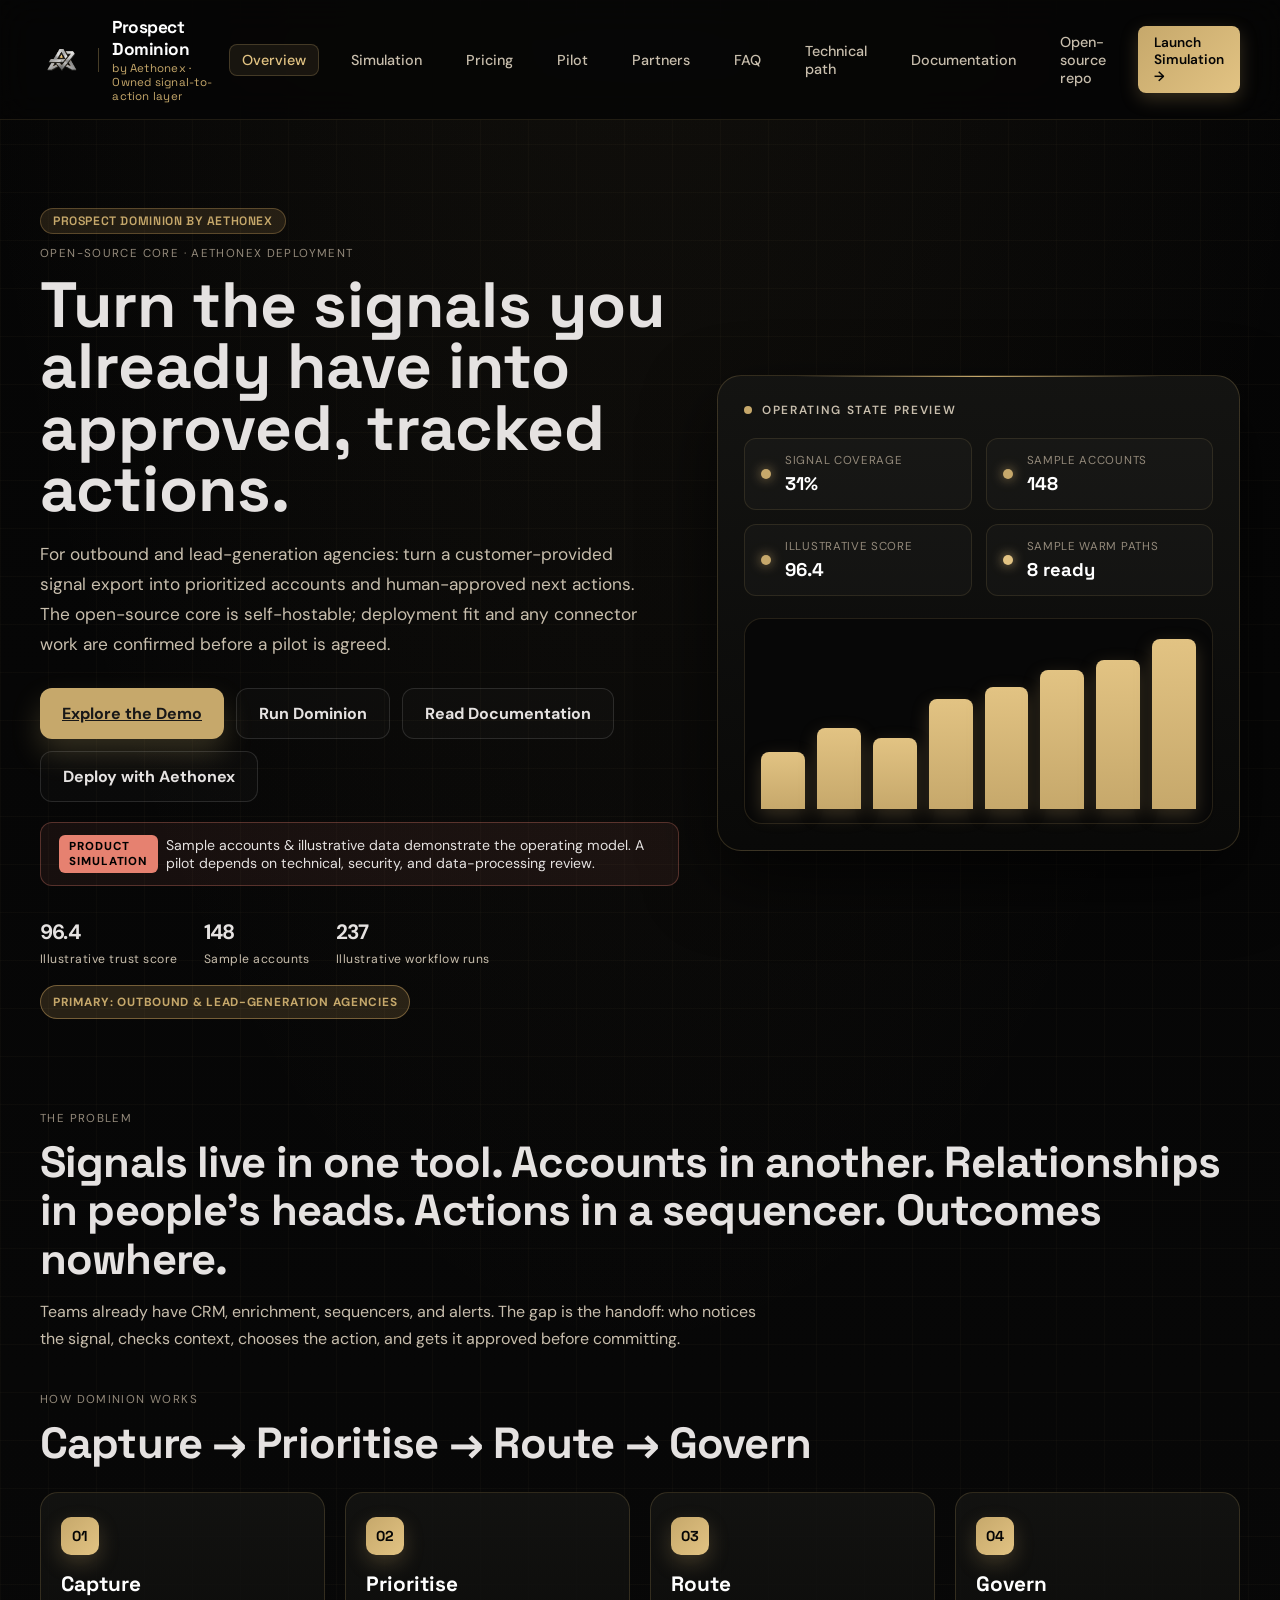
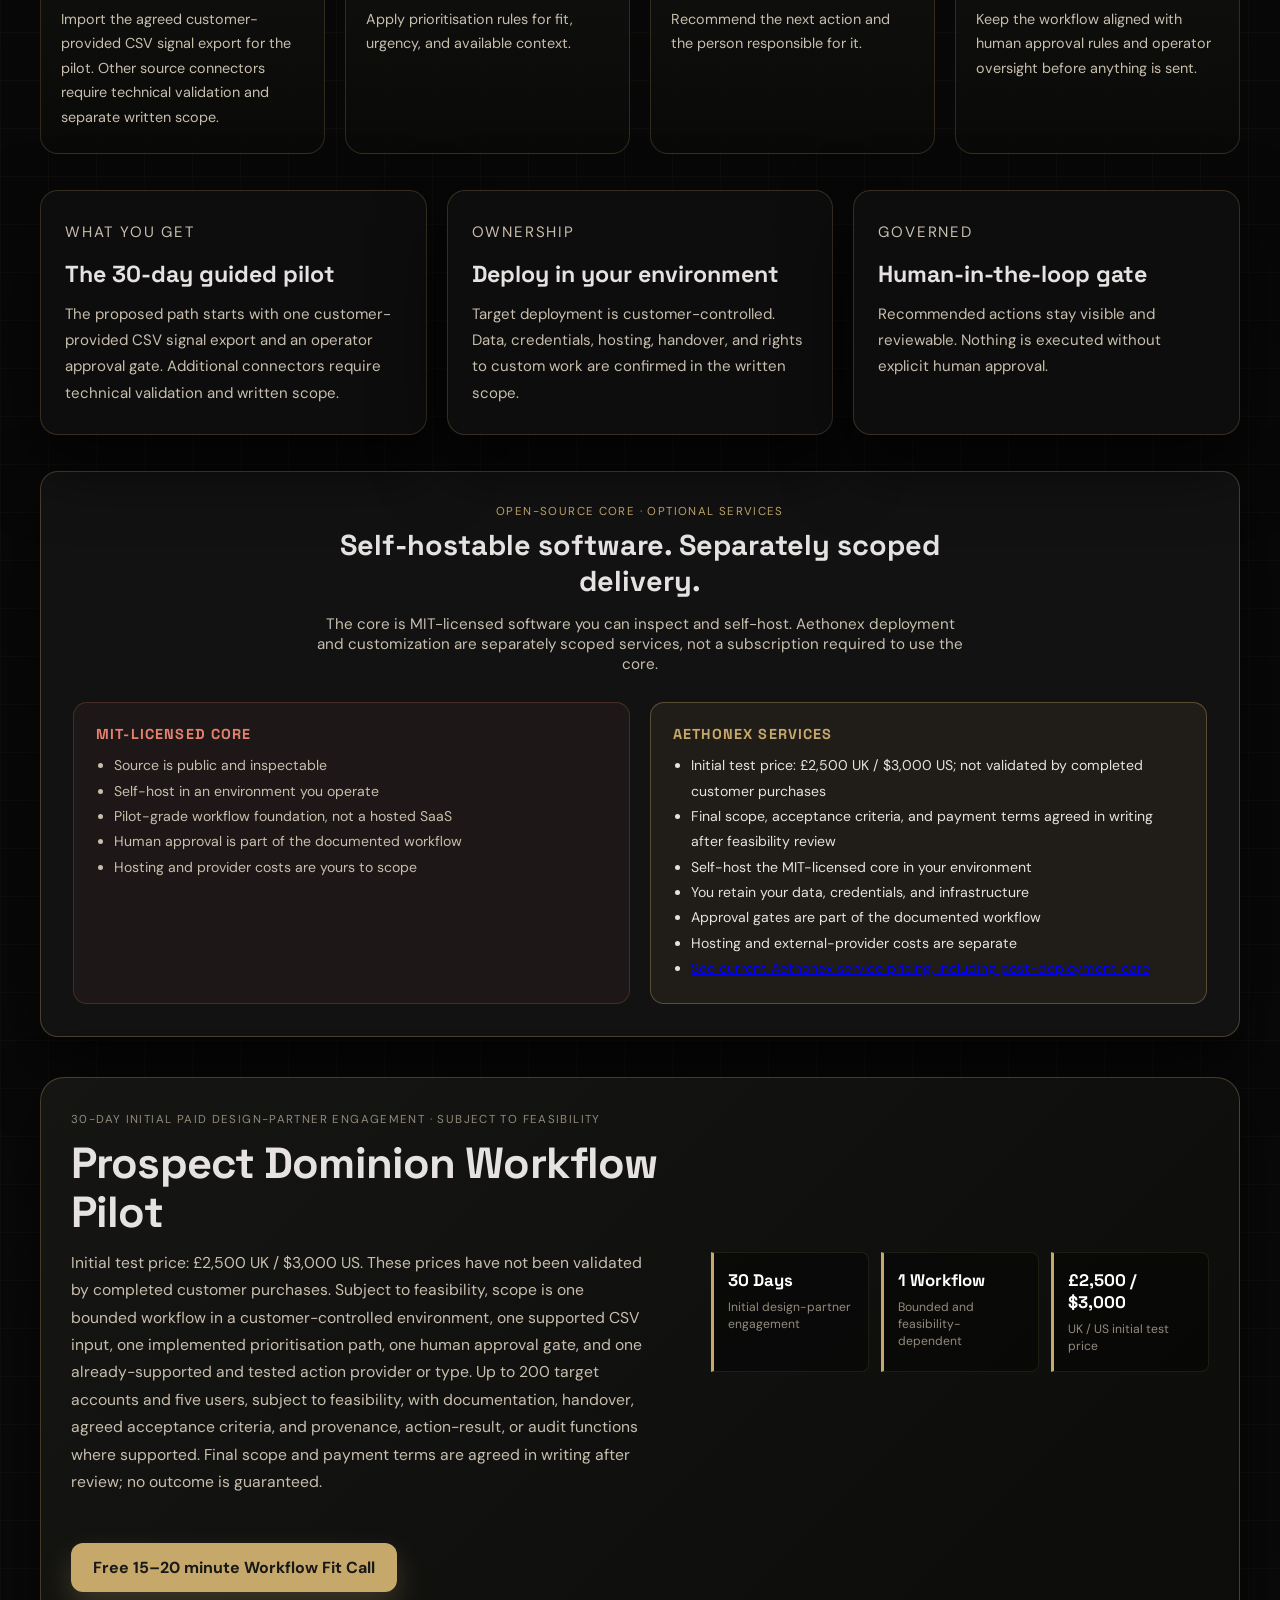
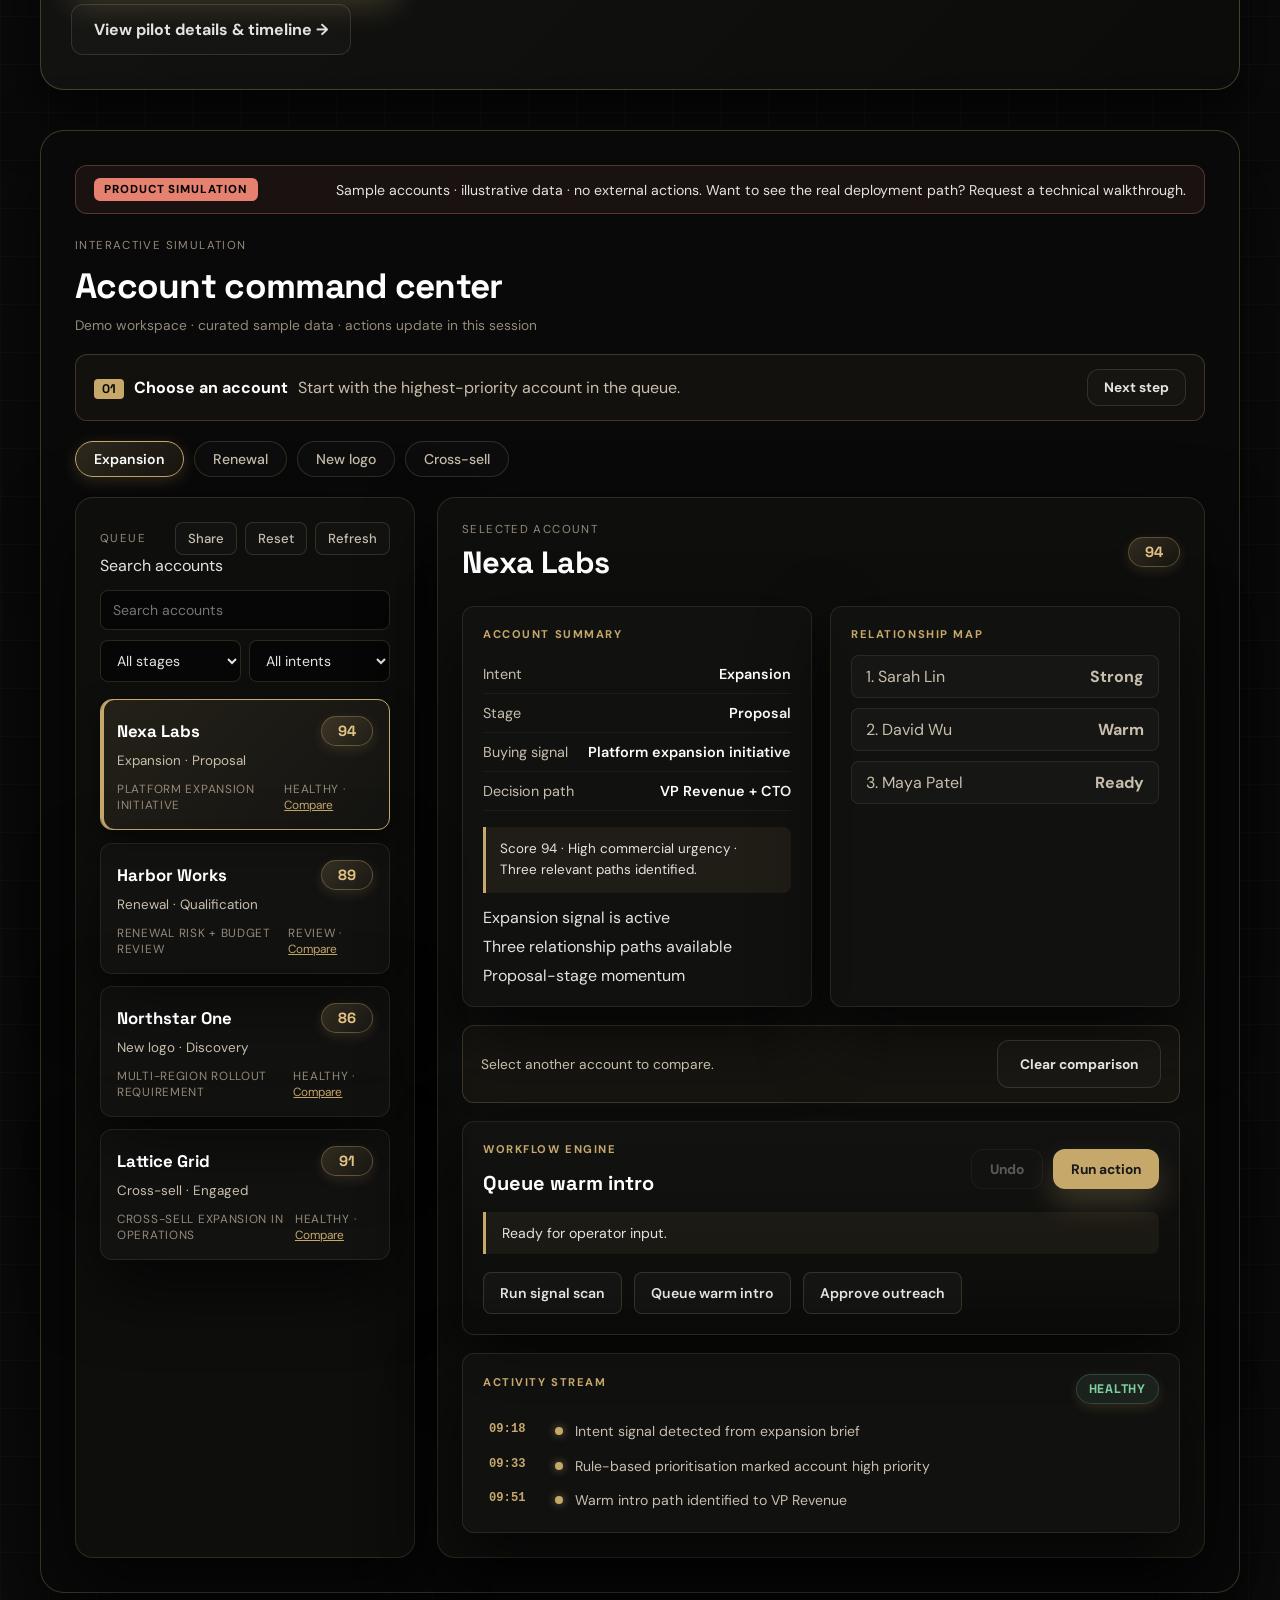
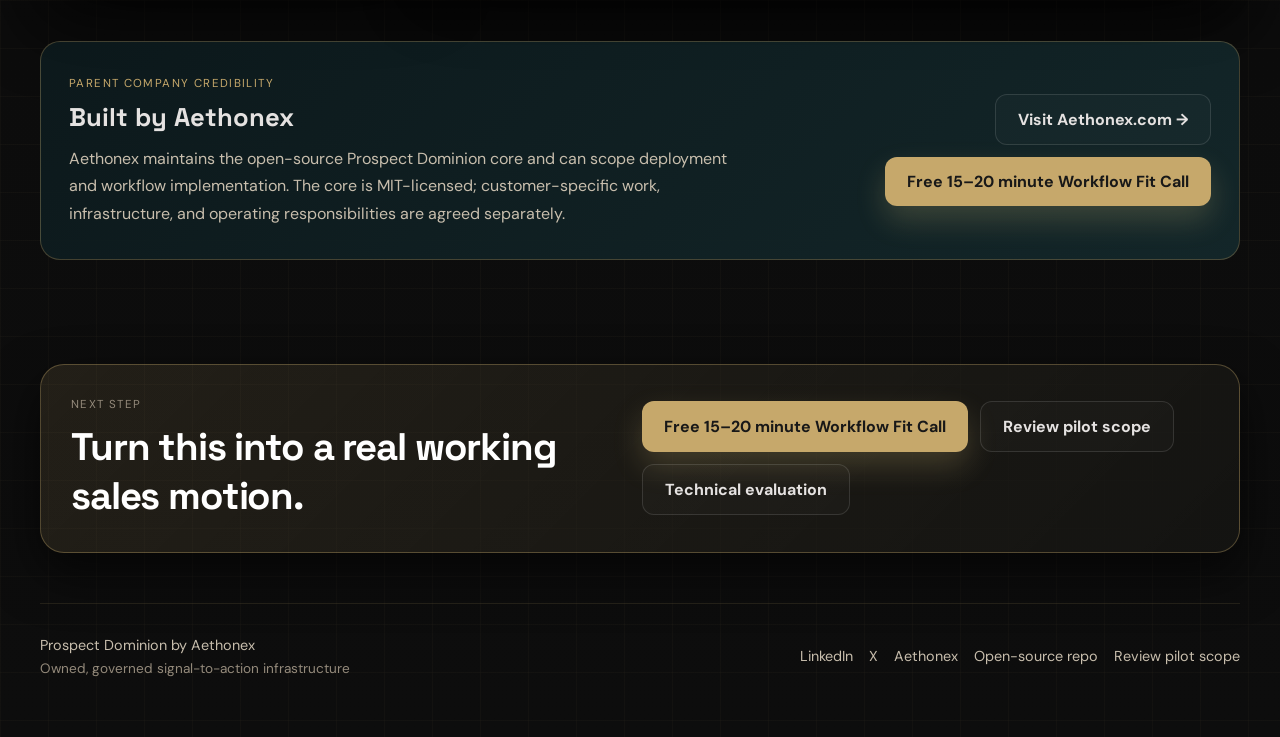
==== demo/index.html @ 9d320565 "Route Dominion CTAs through Workflow Fit Call Send public pilot-page CTAs through the shared Aethone" ====
<!DOCTYPE html>
<html lang="en">
  <head>
    <meta charset="UTF-8" />
    <meta name="viewport" content="width=device-width, initial-scale=1.0" />
    <title>Prospect Dominion by Aethonex | Owned signal-to-action layer</title>
    <meta name="description" content="Prospect Dominion is an MIT-licensed, self-hostable signal-to-action core. Aethonex offers a 30-day workflow pilot at initial test prices of £2,500 UK / $3,000 US, subject to feasibility." />
    <link rel="canonical" href="https://dominion.aethonex.com/" />
    <meta property="og:title" content="Prospect Dominion by Aethonex | Owned signal-to-action layer" />
    <meta property="og:description" content="An MIT-licensed, self-hostable signal-to-action core, with a bounded workflow pilot at initial test prices of £2,500 UK / $3,000 US, subject to feasibility." />
    <meta property="og:type" content="website" />
    <meta property="og:url" content="https://dominion.aethonex.com/" />
    <meta property="og:image" content="https://dominion.aethonex.com/og-preview.svg" />
    <meta name="twitter:card" content="summary_large_image" />
    <meta name="twitter:title" content="Prospect Dominion by Aethonex | Owned signal-to-action layer" />
    <meta name="twitter:description" content="An MIT-licensed, self-hostable signal-to-action core, with a bounded workflow pilot at initial test prices of £2,500 UK / $3,000 US, subject to feasibility." />
    <meta name="twitter:image" content="https://dominion.aethonex.com/og-preview.svg" />
    <link rel="icon" href="favicon.svg" type="image/svg+xml" />
    <link rel="preconnect" href="https://fonts.googleapis.com" />
    <link rel="preconnect" href="https://fonts.gstatic.com" crossorigin />
    <link href="https://fonts.googleapis.com/css2?family=DM+Sans:wght@400;500;600;700&family=Space+Grotesk:wght@500;600;700;800&display=swap" rel="stylesheet" />
    <link rel="stylesheet" href="styles.css" />
  </head>
  <body>
    <a class="skip-link" href="#overview">Skip to product overview</a>

    <div class="page-shell">
      <div class="topbar-wrapper">
        <header class="topbar container">
          <a class="brand-wrap" href="./" aria-label="Prospect Dominion home">
            <img src="logo-new.png" alt="Aethonex" class="brand-logo-img" />
            <div class="brand-divider"></div>
            <div>
              <div class="brand-name">Prospect Dominion</div>
              <div class="brand-subtitle">by Aethonex · Owned signal-to-action layer</div>
            </div>
          </a>

          <nav class="nav" aria-label="Main navigation">
            <a href="#overview" class="active">Overview</a>
            <a href="demo/">Simulation</a>
            <a href="pricing/">Pricing</a>
            <a href="pilot/">Pilot</a>
            <a href="partners/">Partners</a>
            <a href="faq/">FAQ</a>
            <a href="tester.html">Technical path</a>
            <a href="https://github.com/OU22QUI/Prospect-dominion/tree/main/docs" target="_blank" rel="noopener noreferrer">Documentation</a>
            <a href="https://github.com/OU22QUI/Prospect-dominion" target="_blank" rel="noopener noreferrer">Open-source repo</a>
            <a href="demo/" class="nav-cta-btn">Launch Simulation →</a>
          </nav>

          <button class="mobile-nav-toggle" id="mobileNavToggle" aria-label="Toggle navigation menu" aria-expanded="false" type="button">
            <div class="hamburger-box">
              <span class="hamburger-bar"></span>
              <span class="hamburger-bar"></span>
              <span class="hamburger-bar"></span>
            </div>
          </button>
        </header>
      </div>

      <!-- Mobile Navigation Drawer -->
      <div class="mobile-nav-drawer" id="mobileNavDrawer" aria-hidden="true">
        <a href="#overview" class="mobile-nav-link">Overview</a>
        <a href="demo/" class="mobile-nav-link">Product Simulation</a>
        <a href="pricing/" class="mobile-nav-link">Pilot pricing and scope</a>
        <a href="pilot/" class="mobile-nav-link">Pilot scope</a>
        <a href="partners/" class="mobile-nav-link">Partner Program</a>
        <a href="faq/" class="mobile-nav-link">FAQ</a>
        <a href="tester.html" class="mobile-nav-link">Technical Evaluation</a>
        <a href="https://github.com/OU22QUI/Prospect-dominion/tree/main/docs" class="mobile-nav-link" target="_blank" rel="noopener noreferrer">Documentation</a>
        <a href="https://github.com/OU22QUI/Prospect-dominion" class="mobile-nav-link" target="_blank" rel="noopener noreferrer">Open-source repository</a>
        <button class="primary-btn drawer-cta book-walkthrough-btn" type="button">Free 15–20 minute Workflow Fit Call</button>
      </div>

      <main>
        <!-- HERO SECTION -->
        <section class="container hero-content" id="overview">
          <div class="hero-copy">
            <div class="parent-tag">Prospect Dominion by Aethonex</div>
            <p class="eyebrow">Open-source core · Aethonex deployment</p>
            <h1>Turn the signals you already have into approved, tracked actions.</h1>
            <p class="lede">
              For outbound and lead-generation agencies: turn a customer-provided signal export into prioritized accounts and human-approved next actions. The open-source core is self-hostable; deployment fit and any connector work are confirmed before a pilot is agreed.
            </p>

            <div class="cta-row">
              <a class="primary-btn" href="demo/">Explore the Demo</a>
              <a class="secondary-btn footer-link" href="https://github.com/OU22QUI/Prospect-dominion/blob/main/docs/QUICKSTART.md" target="_blank" rel="noopener noreferrer">Run Dominion</a>
              <a class="secondary-btn footer-link" href="https://github.com/OU22QUI/Prospect-dominion/tree/main/docs" target="_blank" rel="noopener noreferrer">Read Documentation</a>
              <a class="secondary-btn footer-link" href="pilot/">Deploy with Aethonex</a>
            </div>

            <!-- SIMULATION DISCLAIMER -->
            <div class="simulation-badge-bar" style="margin-top: 20px;">
              <div style="display: flex; align-items: center; gap: 8px;">
                <span class="simulation-pill">Product Simulation</span>
                <span>Sample accounts &amp; illustrative data demonstrate the operating model. A pilot depends on technical, security, and data-processing review.</span>
              </div>
            </div>

            <div class="trust-strip" aria-label="Key product metrics">
              <div><strong id="trustScore">96.4</strong><span>Illustrative trust score</span></div>
              <div><strong id="qualifiedAccounts">148</strong><span>Sample accounts</span></div>
              <div><strong id="workflowRuns">237</strong><span>Illustrative workflow runs</span></div>
            </div>

            <div class="buyer-badges" aria-label="Audience fit" style="margin-top: 18px;">
              <span style="background: rgba(232, 184, 109, 0.15); border: 1px solid rgba(232, 184, 109, 0.4); color: var(--accent); font-weight: 700;">Primary: Outbound &amp; lead-generation agencies</span>
            </div>
          </div>

          <aside class="hero-card" aria-label="Illustrative operating state preview">
            <div class="card-topline"><span class="live-indicator"></span> Operating state preview</div>
            <div class="status-grid">
              <div class="mini-stat">
                <span class="dot ready"></span>
                <div>
                  <label>Signal coverage</label>
                  <strong>31%</strong>
                </div>
              </div>
              <div class="mini-stat">
                <span class="dot ready"></span>
                <div>
                  <label>Sample accounts</label>
                  <strong id="heroQualifiedAccounts">148</strong>
                </div>
              </div>
              <div class="mini-stat">
                <span class="dot ready"></span>
                <div>
                  <label>Illustrative score</label>
                  <strong id="heroTrustScore">96.4</strong>
                </div>
              </div>
              <div class="mini-stat">
                <span class="dot warn"></span>
                <div>
                  <label>Sample warm paths</label>
                  <strong id="heroWarmPaths">8 shown</strong>
                </div>
              </div>
            </div>

            <div class="chart-box" aria-hidden="true">
              <div class="bars">
                <span class="bar" style="height: 34%"></span>
                <span class="bar" style="height: 48%"></span>
                <span class="bar" style="height: 42%"></span>
                <span class="bar" style="height: 65%"></span>
                <span class="bar" style="height: 72%"></span>
                <span class="bar" style="height: 82%"></span>
                <span class="bar" style="height: 88%"></span>
                <span class="bar" style="height: 100%"></span>
              </div>
            </div>
          </aside>
        </section>

        <section class="container main-stack" id="workflow">
          <!-- THE PROBLEM SECTION -->
          <div class="section-header">
            <p class="eyebrow">The problem</p>
            <h2 class="section-title">Signals live in one tool. Accounts in another. Relationships in people&apos;s heads. Actions in a sequencer. Outcomes nowhere.</h2>
            <p class="section-lede">Teams already have CRM, enrichment, sequencers, and alerts. The gap is the handoff: who notices the signal, checks context, chooses the action, and gets it approved before committing.</p>
          </div>

          <!-- HOW DOMINION WORKS: CAPTURE -> PRIORITISE -> ROUTE -> GOVERN -->
          <section class="pipeline-section">
            <div class="section-header compact-header">
              <p class="eyebrow">How Dominion works</p>
              <h2 class="section-title">Capture → Prioritise → Route → Govern</h2>
            </div>

            <div class="pipeline-grid">
              <article class="pipeline-card">
                <span class="pipeline-step">01</span>
                <h3>Capture</h3>
                <p>Import the agreed customer-provided CSV signal export for the pilot. Other source connectors require technical validation and separate written scope.</p>
              </article>
              <article class="pipeline-card">
                <span class="pipeline-step">02</span>
                <h3>Prioritise</h3>
                <p>Apply prioritisation rules for fit, urgency, and available context.</p>
              </article>
              <article class="pipeline-card">
                <span class="pipeline-step">03</span>
                <h3>Route</h3>
                <p>Recommend the next action and the person responsible for it.</p>
              </article>
              <article class="pipeline-card">
                <span class="pipeline-step">04</span>
                <h3>Govern</h3>
                <p>Keep the workflow aligned with human approval rules and operator oversight before anything is sent.</p>
              </article>
            </div>
          </section>

          <!-- WHAT YOU GET: THE 30-DAY PILOT -->
          <div class="feature-grid" style="margin-top: 36px;">
            <article class="feature-card">
              <p class="feature-label">What you get</p>
              <h3>The 30-day guided pilot</h3>
              <p>The proposed path starts with one customer-provided CSV signal export and an operator approval gate. Additional connectors require technical validation and written scope.</p>
            </article>
            <article class="feature-card">
              <p class="feature-label">Ownership</p>
              <h3>Deploy in your environment</h3>
              <p>Target deployment is customer-controlled. Data, credentials, hosting, handover, and rights to custom work are confirmed in the written scope.</p>
            </article>
            <article class="feature-card">
              <p class="feature-label">Governed</p>
              <h3>Human-in-the-loop gate</h3>
              <p>Recommended actions stay visible and reviewable. Nothing is executed without explicit human approval.</p>
            </article>
          </div>

          <!-- OPEN-SOURCE CORE AND SERVICE BOUNDARY -->
          <section class="panel" style="margin-top: 36px; padding: 32px; border-color: rgba(198, 168, 107, 0.3); background: rgba(19, 19, 19, 0.95);">
            <div style="text-align: center; max-width: 650px; margin: 0 auto 28px;">
              <p class="eyebrow" style="color: var(--accent);">Open-source core · optional services</p>
              <h2 style="font-family: 'Space Grotesk', sans-serif; font-size: 1.8rem; margin: 8px 0;">Self-hostable software. Separately scoped delivery.</h2>
              <p style="color: var(--muted); font-size: 0.95rem;">The core is MIT-licensed software you can inspect and self-host. Aethonex deployment and customization are separately scoped services, not a subscription required to use the core.</p>
            </div>

            <div style="display: grid; grid-template-columns: repeat(auto-fit, minmax(280px, 1fr)); gap: 20px;">
              <div style="background: rgba(230, 129, 112, 0.05); border: 1px solid rgba(230, 129, 112, 0.2); padding: 22px; border-radius: 14px;">
                <h4 style="color: var(--danger); margin: 0 0 10px; font-family: 'Space Grotesk', sans-serif; text-transform: uppercase; font-size: 0.9rem; letter-spacing: 0.08em;">MIT-licensed core</h4>
                <ul style="margin: 0; padding-left: 18px; color: var(--muted); font-size: 0.88rem; line-height: 1.8;">
                  <li>Source is public and inspectable</li>
                  <li>Self-host in an environment you operate</li>
                  <li>Pilot-grade workflow foundation, not a hosted SaaS</li>
                  <li>Human approval is part of the documented workflow</li>
                  <li>Hosting and provider costs are yours to scope</li>
                </ul>
              </div>

              <div style="background: rgba(198, 168, 107, 0.08); border: 1px solid rgba(198, 168, 107, 0.35); padding: 22px; border-radius: 14px;">
                <h4 style="color: var(--accent); margin: 0 0 10px; font-family: 'Space Grotesk', sans-serif; text-transform: uppercase; font-size: 0.9rem; letter-spacing: 0.08em;">Aethonex services</h4>
                <ul style="margin: 0; padding-left: 18px; color: var(--text); font-size: 0.88rem; line-height: 1.8;">
                  <li>Initial test price: £2,500 UK / $3,000 US; not validated by completed customer purchases</li>
                  <li>Final scope, acceptance criteria, and payment terms agreed in writing after feasibility review</li>
                  <li>Self-host the MIT-licensed core in your environment</li>
                  <li>You retain your data, credentials, and infrastructure</li>
                  <li>Approval gates are part of the documented workflow</li>
                  <li>Hosting and external-provider costs are separate</li>
                  <li><a href="https://www.aethonex.com/pricing/">See current Aethonex service pricing, including post-deployment care</a></li>
                </ul>
              </div>
            </div>
          </section>

          <!-- 30-day workflow pilot offer -->
          <section class="deployment-panel" aria-labelledby="deploymentTitle">
            <div>
              <p class="eyebrow">30-day initial paid design-partner engagement · subject to feasibility</p>
              <h2 class="section-title" id="deploymentTitle">Prospect Dominion Workflow Pilot</h2>
              <p class="deployment-copy">Initial test price: £2,500 UK / $3,000 US. These prices have not been validated by completed customer purchases. Subject to feasibility, scope is one bounded workflow in a customer-controlled environment, one supported CSV input, one implemented prioritisation path, one human approval gate, and one already-supported and tested action provider or type. Up to 200 target accounts and five users, subject to feasibility, with documentation, handover, agreed acceptance criteria, and provenance, action-result, or audit functions where supported. Final scope and payment terms are agreed in writing after review; no outcome is guaranteed.</p>
            </div>
            <div class="deployment-options">
              <div><strong>30 Days</strong><span>Initial design-partner engagement</span></div>
              <div><strong>1 Workflow</strong><span>Bounded and feasibility-dependent</span></div>
              <div><strong>£2,500 / $3,000</strong><span>UK / US initial test price</span></div>
            </div>
            <div style="display: flex; gap: 12px; flex-wrap: wrap;">
              <button class="primary-btn book-walkthrough-btn" type="button">Free 15–20 minute Workflow Fit Call</button>
              <a class="secondary-btn" href="pilot/" style="text-decoration: none;">View pilot details &amp; timeline →</a>
            </div>
          </section>

          <!-- INTERACTIVE SIMULATION SECTION -->
          <section class="demo-panel" id="demo">
            <div class="demo-copy">
              <div class="simulation-badge-bar">
                <span class="simulation-pill">PRODUCT SIMULATION</span>
                <span>Sample accounts · illustrative data · no external actions. Want to see the real deployment path? Request a technical walkthrough.</span>
              </div>
              <p class="feature-label">Interactive simulation</p>
              <h3>Account command center</h3>
              <p class="demo-caption">Demo workspace · curated sample data · actions update in this session</p>
            </div>

            <div class="guide-strip" id="guideStrip" aria-live="polite">
              <div><span class="guide-step" id="guideStep">01</span><strong id="guideTitle">Choose an account</strong><span id="guideCopy">Start with the highest-priority account in the queue.</span></div>
              <button class="secondary-btn guide-button" id="guideNext" type="button">Next step</button>
            </div>

            <div class="scenario-chips" aria-label="Demo scenarios">
              <button class="scenario-chip active" data-scenario="0" type="button">Expansion</button>
              <button class="scenario-chip" data-scenario="1" type="button">Renewal</button>
              <button class="scenario-chip" data-scenario="2" type="button">New logo</button>
              <button class="scenario-chip" data-scenario="3" type="button">Cross-sell</button>
            </div>

            <div class="demo-shell">
              <aside class="account-sidebar">
                <div class="sidebar-header">
                  <span class="eyebrow">Queue</span>
                  <div class="sidebar-actions">
                      <button class="sidebar-button" id="shareDemo" type="button">Share</button>
                      <button class="sidebar-button" id="resetDemo" type="button">Reset</button>
                    <button class="sidebar-button" id="refreshQueue" type="button">Refresh</button>
                  </div>
                </div>
                <label class="sr-only" for="accountSearch">Search accounts</label>
                <input class="queue-search" id="accountSearch" type="search" placeholder="Search accounts" />
                <div class="queue-filters" aria-label="Account filters">
                  <select id="stageFilter" aria-label="Filter by stage">
                    <option value="all">All stages</option>
                  </select>
                  <select id="intentFilter" aria-label="Filter by intent">
                    <option value="all">All intents</option>
                  </select>
                </div>
                <div id="accountList" class="account-list"></div>
              </aside>

              <div class="account-detail">
                <div class="detail-header">
                  <div>
                    <p class="eyebrow">Selected account</p>
                    <h4 id="detailCompany">Nexa Labs</h4>
                  </div>
                  <span id="detailScore" class="score-pill">94</span>
                </div>

                <div class="detail-grid">
                  <div class="detail-card">
                    <p class="mini-label">Account summary</p>
                    <div class="summary-row">
                      <span>Intent</span>
                      <strong id="detailIntent">Expansion</strong>
                    </div>
                    <div class="summary-row">
                      <span>Stage</span>
                      <strong id="detailStage">Proposal</strong>
                    </div>
                    <div class="summary-row">
                      <span>Buying signal</span>
                      <strong id="detailSignal">AI platform expansion</strong>
                    </div>
                    <div class="summary-row">
                      <span>Decision path</span>
                      <strong id="detailPath">VP Revenue + CTO</strong>
                    </div>
                    <div class="score-explanation" id="scoreExplanation" aria-live="polite"></div>
                    <ul class="score-factors" id="scoreFactors" aria-label="Score factors"></ul>
                  </div>

                  <div class="detail-card">
                    <p class="mini-label">Relationship map</p>
                    <div id="relationshipMap" class="relationship-map"></div>
                  </div>
                </div>

                <div class="compare-bar" id="compareBar">
                  <span id="compareLabel">Select another account to compare.</span>
                  <button class="secondary-btn" id="clearCompare" type="button">Clear comparison</button>
                </div>

                <div class="detail-card action-card">
                  <div class="action-row">
                    <div>
                      <p class="mini-label">Workflow engine</p>
                      <h5 id="recommendedAction">Recommended next action</h5>
                    </div>
                    <div class="action-controls">
                      <button class="secondary-btn short-btn" id="undoAction" type="button" disabled>Undo</button>
                      <button class="primary-btn short-btn" id="runAction" type="button">Run action</button>
                    </div>
                  </div>

                  <div class="action-feedback" id="actionFeedback" role="status" aria-live="polite">Ready for operator input.</div>

                  <div class="action-grid">
                    <button class="action-button" data-action="scan" type="button">Run signal scan</button>
                    <button class="action-button" data-action="intro" type="button">Queue warm intro</button>
                    <button class="action-button" data-action="approve" type="button">Approve outreach</button>
                  </div>
                </div>

                <div class="detail-card timeline-card">
                  <div class="timeline-header">
                    <p class="mini-label">Activity stream</p>
                    <span id="timelineStatus" class="status-badge">Healthy</span>
                  </div>
                  <div id="activityFeed" class="activity-feed"></div>
                </div>
              </div>
            </div>
          </section>

          <!-- BUILT BY AETHONEX (FOUNDER / COMPANY CREDIBILITY SECTION) -->
          <section class="built-by-aethonex">
            <div>
              <p class="eyebrow" style="color: var(--accent);">Parent Company Credibility</p>
              <h3>Built by Aethonex</h3>
              <p>Aethonex maintains the open-source Prospect Dominion core and can scope deployment and workflow implementation. The core is MIT-licensed; customer-specific work, infrastructure, and operating responsibilities are agreed separately.</p>
            </div>
            <div style="text-align: right; display: flex; flex-direction: column; gap: 12px; align-items: flex-end;">
              <a href="https://aethonex.com" target="_blank" rel="noopener noreferrer" class="secondary-btn" style="text-decoration: none;">Visit Aethonex.com →</a>
              <button class="primary-btn book-walkthrough-btn" type="button">Free 15–20 minute Workflow Fit Call</button>
            </div>
          </section>
        </section>
      </main>

      <!-- LEAD CAPTURE DIALOG -->
      <dialog class="demo-dialog" id="demoDialog" aria-labelledby="dialogTitle">
        <button class="dialog-close" id="closeDialog" type="button" aria-label="Close product walkthrough panel">&times;</button>
        <p class="feature-label">External scheduling</p>
        <h2 id="dialogTitle">Free Workflow Fit Call · 15–20 minutes</h2>
        <p>This qualification call checks whether a relevant workflow and feasible next step exist. It is not a free technical audit or implementation. Continue to Aethonex's free Workflow Fit Call page to review details and book; booking may open Cal.com. Review <a href="https://cal.com/privacy" target="_blank" rel="noopener noreferrer">Cal.com's privacy information</a> before providing contact details; do not include customer or confidential data.</p>
        <a class="primary-btn" href="https://www.aethonex.com/demo/">Continue to Workflow Fit Call</a>
        <div class="dialog-actions">
          <a class="secondary-btn dialog-link" href="tester.html">Open technical evaluation</a>
          <a class="secondary-btn dialog-link" href="pilot/">View 30-day pilot scope</a>
        </div>
      </dialog>

      <section class="container final-cta">
        <div class="cta-panel">
          <div>
            <p class="feature-label">Next step</p>
            <h3>Turn this into a real working sales motion.</h3>
          </div>
          <div class="cta-panel-actions">
            <button class="primary-btn book-walkthrough-btn" id="finalBookDemo" type="button">Free 15–20 minute Workflow Fit Call</button>
            <a class="secondary-btn footer-link" href="pilot/">Review pilot scope</a>
            <a class="secondary-btn footer-link" href="tester.html">Technical evaluation</a>
          </div>
        </div>
      </section>

      <footer class="container footer">
        <div class="footer-brand">
          <div>Prospect Dominion by Aethonex</div>
          <div class="footer-note">Owned, governed signal-to-action infrastructure</div>
        </div>
        <div class="footer-meta" aria-label="Aethonex links and conversion paths">
          <a href="https://www.linkedin.com/company/aethonex" target="_blank" rel="noopener noreferrer">LinkedIn</a>
          <a href="https://x.com/aethonex" target="_blank" rel="noopener noreferrer">X</a>
          <a href="https://aethonex.com" target="_blank" rel="noopener noreferrer">Aethonex</a>
          <a href="https://github.com/OU22QUI/Prospect-dominion" target="_blank" rel="noopener noreferrer">Open-source repo</a>
          <a href="pilot/">Review pilot scope</a>
        </div>
      </footer>

      <!-- Floating Toast Notification Container -->
      <div class="pd-toast-container" id="pdToastContainer" aria-live="polite"></div>
    </div>

    <script src="config.js"></script>
    <script src="script.js"></script>
  </body>
</html>
---- demo/styles.css ----
:root {
  --bg: #050505;
  --bg-soft: #0e0e0e;
  --panel: rgba(14, 14, 14, 0.94);
  --panel-strong: #171714;
  --panel-border: rgba(198, 168, 107, 0.22);
  --text: #e5e2e1;
  --muted: #c8bead;
  --muted-2: #948a7b;
  --accent: #c6a86b;
  --accent-2: #e2c383;
  --primary: #c6a86b;
  --warning: #e2c383;
  --danger: #e68170;
  --emerald: #5f8a70;
  --teal: #c6a86b;
  --gold-glow: rgba(198, 168, 107, 0.25);
  --card-hover: rgba(255, 255, 255, 0.04);
  --shadow: 0 28px 70px rgba(0, 0, 0, 0.65);
  --shadow-sm: 0 4px 16px rgba(0, 0, 0, 0.35);
  --shadow-gold: 0 12px 35px rgba(198, 168, 107, 0.22);
  --radius-sm: 8px;
  --radius-md: 12px;
  --radius-lg: 18px;
  --radius-xl: 24px;
}

* {
  box-sizing: border-box;
}

html {
  scroll-behavior: smooth;
}

@media (prefers-reduced-motion: reduce) {
  *,
  *::before,
  *::after {
    scroll-behavior: auto !important;
    transition-duration: 0.01ms !important;
    animation-duration: 0.01ms !important;
  }
}

body {
  margin: 0;
  font-family: "DM Sans", -apple-system, BlinkMacSystemFont, "Segoe UI", Roboto, sans-serif;
  background:
    radial-gradient(ellipse 80% 50% at 50% -10%, rgba(198, 168, 107, 0.08), transparent 70%),
    linear-gradient(rgba(198, 168, 107, 0.03) 1px, transparent 1px),
    linear-gradient(90deg, rgba(198, 168, 107, 0.03) 1px, transparent 1px),
    linear-gradient(180deg, #050505 0%, #0d0d0d 100%);
  background-size: 100% auto, 48px 48px, 48px 48px, auto;
  color: var(--text);
  overflow-x: hidden;
}

img {
  max-width: 100%;
}

button, input, textarea, select {
  font: inherit;
}

button {
  cursor: pointer;
}

:focus-visible {
  outline: 2px solid var(--accent);
  outline-offset: 3px;
}

.container {
  width: min(1200px, calc(100% - 48px));
  margin: 0 auto;
}

.page-shell {
  position: relative;
  overflow: hidden;
  min-height: 100vh;
}

/* Glassmorphic Sticky Topbar */
.topbar-wrapper {
  position: sticky;
  top: 0;
  z-index: 90;
  background: rgba(5, 5, 5, 0.82);
  backdrop-filter: blur(18px);
  -webkit-backdrop-filter: blur(18px);
  border-bottom: 1px solid rgba(198, 168, 107, 0.14);
  transition: background 0.25s ease, border-color 0.25s ease;
}

.topbar {
  position: relative;
  z-index: 1;
  display: flex;
  justify-content: space-between;
  align-items: center;
  padding: 16px 0;
}

.brand-wrap {
  display: inline-flex;
  align-items: center;
  gap: 14px;
  text-decoration: none;
  color: inherit;
}

.brand-logo-img {
  height: 34px;
  width: auto;
  object-fit: contain;
  transition: transform 0.2s ease;
}

.brand-wrap:hover .brand-logo-img {
  transform: scale(1.03);
}

.brand-divider {
  width: 1px;
  height: 24px;
  background: rgba(198, 168, 107, 0.35);
}

.brand-mark {
  display: grid;
  place-items: center;
  width: 38px;
  height: 38px;
  border-radius: 10px;
  font-family: "Space Grotesk", sans-serif;
  font-weight: 800;
  color: #050505;
  background: linear-gradient(135deg, var(--accent), var(--accent-2));
  box-shadow: 0 10px 24px rgba(198, 168, 107, 0.28);
}

.brand-name {
  font-family: "Space Grotesk", sans-serif;
  font-weight: 700;
  letter-spacing: -0.03em;
  font-size: 1.08rem;
  color: #ffffff;
}

.brand-subtitle {
  color: var(--accent);
  font-size: 0.72rem;
  margin-top: 1px;
  font-family: "Space Grotesk", sans-serif;
  letter-spacing: 0.02em;
}

.nav {
  display: flex;
  gap: 20px;
  align-items: center;
}

.nav a {
  color: var(--muted);
  text-decoration: none;
  font-size: 0.90rem;
  font-weight: 500;
  padding: 6px 12px;
  border-radius: var(--radius-sm);
  transition: color 0.18s ease, background 0.18s ease;
  position: relative;
}

.nav a:hover {
  color: #ffffff;
  background: rgba(255, 255, 255, 0.05);
}

.nav a.active {
  color: var(--accent-2);
  background: rgba(198, 168, 107, 0.10);
  border: 1px solid rgba(198, 168, 107, 0.25);
}

.nav-cta-btn {
  display: inline-flex;
  align-items: center;
  gap: 6px;
  padding: 8px 16px !important;
  font-size: 0.85rem !important;
  font-weight: 600 !important;
  color: #050505 !important;
  background: linear-gradient(135deg, var(--accent), var(--accent-2)) !important;
  border-radius: var(--radius-sm) !important;
  box-shadow: 0 6px 18px rgba(198, 168, 107, 0.25);
  transition: transform 0.15s ease, box-shadow 0.15s ease !important;
}

.nav-cta-btn:hover {
  transform: translateY(-1px);
  box-shadow: 0 10px 24px rgba(198, 168, 107, 0.35) !important;
}

/* Mobile Hamburger Button */
.mobile-nav-toggle {
  display: none;
  background: transparent;
  border: 1px solid rgba(198, 168, 107, 0.25);
  border-radius: 8px;
  padding: 8px 10px;
  color: var(--text);
  cursor: pointer;
  z-index: 100;
  transition: background 0.15s ease;
}

.mobile-nav-toggle:hover {
  background: rgba(198, 168, 107, 0.10);
}

.mobile-nav-toggle .hamburger-box {
  width: 20px;
  height: 14px;
  position: relative;
  display: flex;
  flex-direction: column;
  justify-content: space-between;
}

.mobile-nav-toggle .hamburger-bar {
  width: 100%;
  height: 2px;
  background: var(--accent);
  border-radius: 2px;
  transition: transform 0.25s ease, opacity 0.25s ease;
}

.mobile-nav-toggle.open .hamburger-bar:nth-child(1) {
  transform: translateY(6px) rotate(45deg);
}

.mobile-nav-toggle.open .hamburger-bar:nth-child(2) {
  opacity: 0;
}

.mobile-nav-toggle.open .hamburger-bar:nth-child(3) {
  transform: translateY(-6px) rotate(-45deg);
}

/* Mobile Nav Drawer */
.mobile-nav-drawer {
  position: fixed;
  top: 0;
  left: 0;
  width: 100%;
  height: 100vh;
  background: rgba(5, 5, 5, 0.96);
  backdrop-filter: blur(24px);
  -webkit-backdrop-filter: blur(24px);
  z-index: 85;
  display: flex;
  flex-direction: column;
  justify-content: center;
  align-items: center;
  gap: 20px;
  opacity: 0;
  pointer-events: none;
  transition: opacity 0.25s ease, transform 0.25s ease;
  transform: translateY(-10px);
}

.mobile-nav-drawer.open {
  opacity: 1;
  pointer-events: auto;
  transform: translateY(0);
}

.mobile-nav-drawer a {
  color: var(--text);
  text-decoration: none;
  font-size: 1.3rem;
  font-family: "Space Grotesk", sans-serif;
  font-weight: 600;
  transition: color 0.15s ease;
}

.mobile-nav-drawer a:hover,
.mobile-nav-drawer a:active {
  color: var(--accent);
}

.mobile-nav-drawer .drawer-cta {
  margin-top: 10px;
  padding: 14px 28px;
  font-size: 1.1rem;
}

.hero-content {
  position: relative;
  z-index: 1;
  display: grid;
  grid-template-columns: 1.1fr 0.9fr;
  gap: 38px;
  align-items: center;
  padding-top: 88px;
  padding-bottom: 20px;
}

.eyebrow,
.feature-label {
  margin: 0;
  text-transform: uppercase;
  letter-spacing: 0.12em;
  font-size: 0.72rem;
  color: var(--muted-2);
}

.hero-copy h1 {
  margin: 14px 0 18px;
  font-size: clamp(3rem, 5vw, 5.2rem);
  line-height: 0.96;
  font-family: "Space Grotesk", sans-serif;
  letter-spacing: 0;
  max-width: 680px;
}

.lede {
  max-width: 620px;
  margin: 0;
  color: var(--muted);
  font-size: 1.08rem;
  line-height: 1.75;
}

.cta-row {
  display: flex;
  flex-wrap: wrap;
  gap: 12px;
  margin-top: 28px;
}

.primary-btn,
.secondary-btn {
  display: inline-flex;
  align-items: center;
  justify-content: center;
  border-radius: 12px;
  padding: 14px 22px;
  font-weight: 700;
  transition: transform 0.15s ease, box-shadow 0.15s ease;
}

.primary-btn {
  background: linear-gradient(135deg, var(--accent), var(--primary));
  color: #181818;
  border: none;
  box-shadow: 0 14px 30px rgba(232, 204, 132, 0.2);
}

.secondary-btn {
  background: rgba(255, 255, 255, 0.02);
  color: var(--text);
  border: 1px solid rgba(255,255,255,0.12);
}

.primary-btn:hover,
.secondary-btn:hover {
  transform: translateY(-2px);
}

.trust-strip {
  display: flex;
  flex-wrap: wrap;
  gap: 26px;
  margin-top: 32px;
}

.trust-strip div {
  display: flex;
  flex-direction: column;
  gap: 6px;
}

.trust-strip strong {
  font-size: 1.3rem;
  letter-spacing: -0.04em;
}

.trust-strip span {
  color: var(--muted);
  font-size: 0.76rem;
  letter-spacing: 0.04em;
}

.proof-strip {
  display: flex;
  flex-wrap: wrap;
  gap: 12px;
  margin-top: 18px;
}

.proof-strip span {
  padding: 8px 12px;
  border-radius: 999px;
  border: 1px solid rgba(255,255,255,0.08);
  background: rgba(255,255,255,0.02);
  color: var(--muted);
  font-size: 0.76rem;
}

.buyer-badges {
  display: flex;
  flex-wrap: wrap;
  gap: 10px;
  margin-top: 18px;
}

.buyer-badges span {
  display: inline-flex;
  align-items: center;
  border-radius: 999px;
  border: 1px solid rgba(232, 204, 132, 0.2);
  background: rgba(232, 204, 132, 0.08);
  padding: 8px 12px;
  color: var(--accent-2);
  font-size: 0.74rem;
  letter-spacing: 0.06em;
  text-transform: uppercase;
}

.hero-card {
  position: relative;
  background: linear-gradient(180deg, rgba(20, 20, 18, 0.98), rgba(9, 9, 8, 0.98));
  border: 1px solid var(--panel-border);
  border-radius: var(--radius-xl);
  padding: 26px;
  box-shadow: var(--shadow);
  backdrop-filter: blur(16px);
  -webkit-backdrop-filter: blur(16px);
  overflow: hidden;
}

.hero-card::before {
  content: "";
  position: absolute;
  top: 0;
  left: 15%;
  right: 15%;
  height: 1px;
  background: linear-gradient(90deg, transparent, var(--accent), transparent);
}

.card-topline {
  color: var(--muted);
  font-size: 0.74rem;
  letter-spacing: 0.14em;
  text-transform: uppercase;
  font-weight: 600;
  display: flex;
  align-items: center;
}

.live-indicator {
  display: inline-block;
  width: 8px;
  height: 8px;
  margin-right: 10px;
  border-radius: 50%;
  background: var(--accent);
  box-shadow: 0 0 0 0 rgba(198, 168, 107, 0.7);
  animation: live-pulse-ring 2.2s infinite;
}

@keyframes live-pulse-ring {
  0% { box-shadow: 0 0 0 0 rgba(198, 168, 107, 0.7); }
  70% { box-shadow: 0 0 0 10px rgba(198, 168, 107, 0); }
  100% { box-shadow: 0 0 0 0 rgba(198, 168, 107, 0); }
}

.status-grid {
  display: grid;
  grid-template-columns: repeat(2, minmax(0, 1fr));
  gap: 14px;
  margin-top: 20px;
}

.mini-stat {
  display: flex;
  align-items: center;
  gap: 14px;
  padding: 14px 16px;
  background: rgba(255, 255, 255, 0.025);
  border: 1px solid rgba(198, 168, 107, 0.14);
  border-radius: var(--radius-md);
  transition: transform 0.18s ease, border-color 0.18s ease, background 0.18s ease;
}

.mini-stat:hover {
  transform: translateY(-2px);
  border-color: rgba(198, 168, 107, 0.35);
  background: rgba(198, 168, 107, 0.05);
}

.mini-stat label {
  display: block;
  color: var(--muted-2);
  font-size: 0.72rem;
  margin-bottom: 4px;
  text-transform: uppercase;
  letter-spacing: 0.06em;
}

.mini-stat strong {
  font-size: 1.15rem;
  font-family: "Space Grotesk", sans-serif;
  color: #ffffff;
}

.dot {
  width: 10px;
  height: 10px;
  border-radius: 50%;
  display: inline-block;
  flex-shrink: 0;
}

.dot.ready {
  background: var(--accent);
  box-shadow: 0 0 12px rgba(198, 168, 107, 0.8);
}

.dot.warn {
  background: var(--warning);
  box-shadow: 0 0 12px rgba(226, 195, 131, 0.8);
}

.chart-box {
  margin-top: 22px;
  background: rgba(8, 8, 8, 0.95);
  border: 1px solid rgba(198, 168, 107, 0.16);
  border-radius: var(--radius-lg);
  padding: 20px 16px 14px;
}

.bars {
  height: 170px;
  display: grid;
  grid-template-columns: repeat(8, minmax(0, 1fr));
  align-items: end;
  gap: 12px;
}

.bar {
  display: block;
  border-radius: 8px 8px 0 0;
  background: linear-gradient(180deg, var(--accent-2), var(--accent));
  box-shadow: 0 6px 18px rgba(198, 168, 107, 0.25);
  transition: transform 0.2s ease, filter 0.2s ease;
  transform-origin: bottom;
}

.bar:hover {
  transform: scaleY(1.06);
  filter: brightness(1.2);
}

.main-stack {
  padding-top: 24px;
  padding-bottom: 64px;
}

.section-header {
  margin-top: 48px;
  margin-bottom: 24px;
}

.section-title {
  margin: 12px 0 0;
  font-size: clamp(2rem, 3.4vw, 3.2rem);
  font-family: "Space Grotesk", sans-serif;
  letter-spacing: -0.02em;
  line-height: 1.12;
}

.feature-grid {
  display: grid;
  grid-template-columns: repeat(3, minmax(0, 1fr));
  gap: 20px;
}

.feature-card,
.panel,
.demo-panel,
.results-banner,
.detail-card,
.account-card,
.account-sidebar,
.account-detail {
  background: var(--panel);
  border: 1px solid var(--panel-border);
  border-radius: var(--radius-lg);
  box-shadow: var(--shadow);
}

.feature-card {
  padding: 28px 24px;
  transition: transform 0.2s ease, border-color 0.2s ease, box-shadow 0.2s ease;
  position: relative;
  overflow: hidden;
}

.feature-card::before {
  content: "";
  position: absolute;
  top: 0;
  left: 0;
  width: 100%;
  height: 2px;
  background: linear-gradient(90deg, transparent, var(--accent), transparent);
  opacity: 0;
  transition: opacity 0.2s ease;
}

.feature-card:hover {
  transform: translateY(-3px);
  border-color: rgba(198, 168, 107, 0.4);
  box-shadow: 0 20px 45px rgba(0, 0, 0, 0.7);
}

.feature-card:hover::before {
  opacity: 1;
}

.feature-card h3 {
  margin: 14px 0 12px;
  font-size: 1.45rem;
  line-height: 1.25;
  font-family: "Space Grotesk", sans-serif;
}

.feature-card p {
  margin: 0;
  color: var(--muted);
  line-height: 1.75;
  font-size: 0.94rem;
}

.split-panel {
  margin-top: 28px;
  display: grid;
  grid-template-columns: 1.08fr 0.92fr;
  gap: 20px;
}

.panel {
  padding: 28px 26px;
}

.panel h3 {
  margin: 10px 0 20px;
  font-size: 1.85rem;
  font-family: "Space Grotesk", sans-serif;
  letter-spacing: -0.02em;
}

.list-stack {
  display: flex;
  flex-direction: column;
  gap: 16px;
}

.list-item {
  display: flex;
  align-items: center;
  gap: 14px;
  color: var(--text);
  line-height: 1.6;
  font-size: 0.95rem;
}

.panel-alt {
  background: linear-gradient(180deg, rgba(22, 22, 20, 0.96), rgba(13, 13, 12, 0.94));
}

.panel-alt ul {
  margin: 0;
  padding-left: 20px;
  color: var(--muted);
  line-height: 2.1;
  font-size: 0.95rem;
}

.results-banner {
  margin-top: 28px;
  display: grid;
  grid-template-columns: repeat(3, minmax(0, 1fr));
  gap: 16px;
  padding: 24px;
  background: linear-gradient(135deg, rgba(198, 168, 107, 0.08), rgba(20, 20, 18, 0.9));
  border: 1px solid rgba(198, 168, 107, 0.3);
}

.results-banner > div {
  padding: 14px 18px;
  border-radius: var(--radius-md);
  background: rgba(0, 0, 0, 0.3);
  border: 1px solid rgba(198, 168, 107, 0.15);
}

.results-banner strong {
  display: block;
  margin-top: 8px;
  font-size: clamp(2rem, 2.5vw, 2.7rem);
  font-family: "Space Grotesk", sans-serif;
  letter-spacing: -0.04em;
  color: var(--accent-2);
}

.dark {
  color: var(--muted-2);
}

/* Pipeline Flow (Capture -> Prioritise -> Route -> Govern) */
.pipeline-section {
  margin-top: 40px;
}

.compact-header {
  margin-top: 0;
}

.pipeline-grid {
  display: grid;
  grid-template-columns: repeat(4, minmax(0, 1fr));
  gap: 20px;
  margin-top: 24px;
  position: relative;
}

.pipeline-card {
  background: linear-gradient(180deg, rgba(20, 20, 18, 0.9), rgba(10, 10, 9, 0.9));
  border: 1px solid rgba(198, 168, 107, 0.2);
  border-radius: var(--radius-lg);
  padding: 24px 20px;
  position: relative;
  transition: transform 0.2s ease, border-color 0.2s ease, box-shadow 0.2s ease;
}

.pipeline-card:hover {
  transform: translateY(-4px);
  border-color: rgba(198, 168, 107, 0.45);
  box-shadow: 0 16px 40px rgba(0, 0, 0, 0.6);
}

.pipeline-step {
  display: inline-flex;
  align-items: center;
  justify-content: center;
  width: 38px;
  height: 38px;
  border-radius: 10px;
  margin-bottom: 16px;
  color: #050505;
  background: linear-gradient(135deg, var(--accent), var(--accent-2));
  font-family: "Space Grotesk", sans-serif;
  font-weight: 800;
  font-size: 0.9rem;
  box-shadow: 0 8px 20px rgba(198, 168, 107, 0.25);
}

.pipeline-card h3 {
  margin: 0 0 10px;
  font-size: 1.3rem;
  font-family: "Space Grotesk", sans-serif;
  color: #ffffff;
}

.pipeline-card p {
  margin: 0;
  color: var(--muted);
  line-height: 1.7;
  font-size: 0.9rem;
}

.outcome-section {
  margin-top: 44px;
}

.outcome-grid {
  display: grid;
  grid-template-columns: repeat(3, minmax(0, 1fr));
  gap: 20px;
}

.outcome-card {
  padding: 26px 22px;
  border-top: 2px solid var(--accent);
  background: rgba(198, 168, 107, 0.04);
  border-radius: 0 0 var(--radius-lg) var(--radius-lg);
  border-left: 1px solid rgba(198, 168, 107, 0.12);
  border-right: 1px solid rgba(198, 168, 107, 0.12);
  border-bottom: 1px solid rgba(198, 168, 107, 0.12);
  transition: transform 0.2s ease, border-color 0.2s ease;
}

.outcome-card:hover {
  transform: translateY(-2px);
  border-color: rgba(198, 168, 107, 0.35);
}

.outcome-card span {
  color: var(--accent);
  font-family: "Space Grotesk", sans-serif;
  font-weight: 700;
  font-size: 0.85rem;
}

.outcome-card h3 {
  margin: 14px 0 10px;
  font-family: "Space Grotesk", sans-serif;
  font-size: 1.35rem;
}

.outcome-card p {
  margin: 0;
  color: var(--muted);
  line-height: 1.7;
  font-size: 0.92rem;
}

.deployment-panel {
  display: grid;
  grid-template-columns: 1.1fr 0.9fr;
  gap: 32px;
  align-items: center;
  margin-top: 40px;
  padding: 34px 30px;
  border: 1px solid rgba(198, 168, 107, 0.3);
  border-radius: var(--radius-xl);
  background: linear-gradient(135deg, rgba(22, 22, 20, 0.96), rgba(12, 12, 11, 0.96));
  box-shadow: 0 24px 60px rgba(0, 0, 0, 0.6);
}

.deployment-copy {
  max-width: 580px;
  color: var(--muted);
  line-height: 1.75;
  font-size: 0.98rem;
  margin-top: 12px;
}

.deployment-options {
  display: grid;
  grid-template-columns: repeat(3, minmax(0, 1fr));
  gap: 12px;
}

.deployment-options div {
  display: flex;
  flex-direction: column;
  gap: 8px;
  padding: 16px 14px;
  border-left: 3px solid var(--accent);
  background: rgba(0, 0, 0, 0.4);
  border-radius: 0 var(--radius-sm) var(--radius-sm) 0;
  border-top: 1px solid rgba(198, 168, 107, 0.12);
  border-right: 1px solid rgba(198, 168, 107, 0.12);
  border-bottom: 1px solid rgba(198, 168, 107, 0.12);
}

.deployment-options strong {
  font-family: "Space Grotesk", sans-serif;
  font-size: 1.05rem;
  color: #ffffff;
}

.deployment-options span {
  color: var(--muted-2);
  font-size: 0.76rem;
  line-height: 1.4;
}

/* ============================================================
   Account Command Center Interactive Simulation (#demo)
   ============================================================ */
.demo-panel {
  margin-top: 40px;
  padding: 34px;
  border-color: rgba(198, 168, 107, 0.28);
  background: rgba(10, 10, 10, 0.96);
  border-radius: var(--radius-xl);
}

.demo-copy h3 {
  margin: 10px 0 8px;
  font-size: 2.2rem;
  font-family: "Space Grotesk", sans-serif;
  letter-spacing: -0.02em;
  color: #ffffff;
}

.demo-caption {
  margin: 0 0 20px;
  color: var(--muted-2);
  font-size: 0.86rem;
}

.scenario-chips {
  display: flex;
  flex-wrap: wrap;
  gap: 10px;
  margin-bottom: 20px;
}

.scenario-chip {
  border: 1px solid rgba(198, 168, 107, 0.2);
  background: rgba(255, 255, 255, 0.02);
  color: var(--muted);
  border-radius: 999px;
  padding: 8px 18px;
  font-size: 0.88rem;
  font-weight: 500;
  transition: all 0.18s ease;
}

.scenario-chip:hover {
  background: rgba(198, 168, 107, 0.08);
  border-color: rgba(198, 168, 107, 0.35);
  color: var(--text);
}

.scenario-chip.active {
  background: linear-gradient(135deg, rgba(198, 168, 107, 0.2), rgba(198, 168, 107, 0.08));
  color: #ffffff;
  border-color: var(--accent);
  box-shadow: 0 4px 16px rgba(198, 168, 107, 0.2);
  font-weight: 600;
}

.demo-shell {
  display: grid;
  grid-template-columns: 340px 1fr;
  gap: 22px;
  min-height: 640px;
}

.account-sidebar,
.account-detail {
  background: rgba(15, 15, 14, 0.95);
  border: 1px solid rgba(198, 168, 107, 0.18);
  border-radius: var(--radius-lg);
  padding: 24px;
}

.sidebar-header,
.detail-header,
.timeline-header,
.action-row {
  display: flex;
  justify-content: space-between;
  align-items: center;
  gap: 12px;
}

.sidebar-actions,
.queue-filters {
  display: flex;
  gap: 8px;
}

.queue-search,
.queue-filters select {
  width: 100%;
  border: 1px solid rgba(198, 168, 107, 0.2);
  border-radius: var(--radius-sm);
  padding: 10px 12px;
  color: var(--text);
  background: rgba(6, 6, 6, 0.8);
  font-size: 0.88rem;
  transition: border-color 0.15s ease, box-shadow 0.15s ease;
}

.queue-search:focus,
.queue-filters select:focus {
  border-color: var(--accent);
  box-shadow: 0 0 0 2px rgba(198, 168, 107, 0.2);
  outline: none;
}

.queue-search {
  margin-top: 14px;
}

.queue-filters {
  margin-top: 10px;
}

.queue-filters select {
  min-width: 0;
  cursor: pointer;
}

.sidebar-button {
  border-radius: var(--radius-sm);
  border: 1px solid rgba(198, 168, 107, 0.2);
  background: rgba(255, 255, 255, 0.02);
  color: var(--muted);
  padding: 7px 12px;
  font-size: 0.82rem;
  font-weight: 500;
  transition: all 0.15s ease;
}

.sidebar-button:hover {
  background: rgba(198, 168, 107, 0.12);
  border-color: var(--accent);
  color: #ffffff;
}

.account-list {
  display: flex;
  flex-direction: column;
  gap: 12px;
  margin-top: 18px;
}

.account-card {
  background: rgba(255, 255, 255, 0.02);
  border: 1px solid rgba(198, 168, 107, 0.12);
  border-radius: var(--radius-md);
  padding: 16px;
  cursor: pointer;
  transition: all 0.18s ease;
  position: relative;
}

.account-card:hover {
  border-color: rgba(198, 168, 107, 0.35);
  background: rgba(198, 168, 107, 0.04);
  transform: translateY(-2px);
}

.account-card.active {
  background: linear-gradient(135deg, rgba(198, 168, 107, 0.12), rgba(20, 20, 18, 0.9));
  border-color: var(--accent);
  box-shadow: 0 8px 24px rgba(0, 0, 0, 0.5), inset 3px 0 0 var(--accent);
  transform: translateY(-1px);
}

.compare-button {
  border: 0;
  padding: 0;
  color: var(--accent);
  background: transparent;
  font-size: inherit;
  text-decoration: underline;
  cursor: pointer;
}

.compare-button:hover {
  color: var(--accent-2);
}

.account-card-header,
.card-meta {
  display: flex;
  justify-content: space-between;
  align-items: center;
  gap: 8px;
}

.account-card h5 {
  margin: 0;
  font-size: 1.05rem;
  font-family: "Space Grotesk", sans-serif;
  color: #ffffff;
}

.account-card p {
  margin: 6px 0 0;
  color: var(--muted);
  font-size: 0.84rem;
}

.card-meta {
  margin-top: 12px;
  color: var(--muted-2);
  font-size: 0.74rem;
  text-transform: uppercase;
  letter-spacing: 0.06em;
}

.score-pill,
.status-badge {
  display: inline-flex;
  align-items: center;
  justify-content: center;
  min-width: 52px;
  height: 30px;
  padding: 0 12px;
  border-radius: 999px;
  background: linear-gradient(135deg, rgba(198, 168, 107, 0.2), rgba(198, 168, 107, 0.05));
  color: var(--accent-2);
  font-weight: 800;
  font-size: 0.92rem;
  font-family: "Space Grotesk", sans-serif;
  border: 1px solid rgba(198, 168, 107, 0.35);
  box-shadow: 0 4px 12px rgba(198, 168, 107, 0.15);
}

.status-badge {
  background: rgba(95, 138, 112, 0.15);
  color: #7ece9f;
  border-color: rgba(95, 138, 112, 0.35);
  font-size: 0.78rem;
  text-transform: uppercase;
  letter-spacing: 0.06em;
}

.detail-header {
  margin-bottom: 24px;
}

.detail-header h4 {
  margin: 6px 0 0;
  font-size: clamp(1.8rem, 2.4vw, 2.5rem);
  font-family: "Space Grotesk", sans-serif;
  letter-spacing: -0.02em;
  color: #ffffff;
}

.detail-grid {
  display: grid;
  grid-template-columns: 1fr 1fr;
  gap: 18px;
}

.detail-card {
  background: rgba(20, 20, 19, 0.6);
  border: 1px solid rgba(198, 168, 107, 0.15);
  border-radius: var(--radius-md);
  padding: 20px;
}

.mini-label {
  margin: 0 0 14px;
  text-transform: uppercase;
  letter-spacing: 0.14em;
  font-size: 0.70rem;
  color: var(--accent);
  font-weight: 700;
}

.summary-row {
  display: flex;
  justify-content: space-between;
  gap: 12px;
  padding: 10px 0;
  border-bottom: 1px solid rgba(255, 255, 255, 0.05);
  color: var(--muted);
  font-size: 0.90rem;
}

.summary-row:last-child {
  border-bottom: none;
}

.summary-row strong {
  color: #ffffff;
  font-weight: 600;
  text-align: right;
}

.score-explanation {
  margin-top: 16px;
  padding: 12px 14px;
  border-left: 3px solid var(--accent);
  color: var(--text);
  background: rgba(198, 168, 107, 0.08);
  border-radius: 0 var(--radius-sm) var(--radius-sm) 0;
  font-size: 0.84rem;
  line-height: 1.55;
}

.score-factors {
  display: flex;
  flex-direction: column;
  gap: 8px;
  margin: 14px 0 0;
  padding: 0;
  list-style: none;
}

.score-factor-item {
  display: flex;
  align-items: center;
  justify-content: space-between;
  padding: 6px 10px;
  background: rgba(255, 255, 255, 0.02);
  border: 1px solid rgba(198, 168, 107, 0.1);
  border-radius: 6px;
  font-size: 0.80rem;
  color: var(--muted);
}

.score-factor-item span {
  color: var(--text);
  font-weight: 500;
}

/* Relationship Map with Avatars and Warmth Status */
.relationship-map {
  display: flex;
  flex-direction: column;
  gap: 10px;
}

.relationship-node {
  display: flex;
  justify-content: space-between;
  align-items: center;
  gap: 12px;
  background: rgba(255, 255, 255, 0.025);
  border: 1px solid rgba(198, 168, 107, 0.12);
  border-radius: var(--radius-sm);
  padding: 10px 14px;
  color: var(--muted);
  transition: all 0.15s ease;
}

.relationship-node:hover {
  background: rgba(198, 168, 107, 0.06);
  border-color: rgba(198, 168, 107, 0.25);
}

.rel-person-info {
  display: flex;
  align-items: center;
  gap: 10px;
}

.rel-avatar {
  width: 28px;
  height: 28px;
  border-radius: 50%;
  background: linear-gradient(135deg, var(--accent), var(--accent-2));
  color: #050505;
  display: grid;
  place-items: center;
  font-size: 0.72rem;
  font-weight: 800;
  flex-shrink: 0;
}

.rel-warmth-badge {
  display: inline-flex;
  align-items: center;
  gap: 6px;
  font-size: 0.74rem;
  font-weight: 700;
  padding: 3px 8px;
  border-radius: 4px;
}

.rel-warmth-badge.strong {
  background: rgba(198, 168, 107, 0.15);
  color: var(--accent-2);
  border: 1px solid rgba(198, 168, 107, 0.3);
}

.rel-warmth-badge.warm {
  background: rgba(226, 195, 131, 0.12);
  color: var(--warning);
  border: 1px solid rgba(226, 195, 131, 0.25);
}

.rel-warmth-badge.ready {
  background: rgba(95, 138, 112, 0.15);
  color: #7ece9f;
  border: 1px solid rgba(95, 138, 112, 0.3);
}

.action-card {
  margin-top: 18px;
  background: linear-gradient(180deg, rgba(20, 20, 19, 0.8), rgba(12, 12, 11, 0.95));
}

.compare-bar,
.guide-strip {
  display: flex;
  justify-content: space-between;
  align-items: center;
  gap: 16px;
  border: 1px solid rgba(198, 168, 107, 0.25);
  border-radius: var(--radius-md);
  padding: 14px 18px;
  color: var(--muted);
  background: rgba(198, 168, 107, 0.05);
}

.compare-bar {
  margin-top: 18px;
  font-size: 0.86rem;
}

.guide-strip {
  margin: 20px 0;
}

.guide-strip > div {
  display: flex;
  align-items: baseline;
  flex-wrap: wrap;
  gap: 10px;
}

.guide-step {
  color: #050505;
  background: var(--accent);
  padding: 2px 8px;
  border-radius: 4px;
  font-family: "Space Grotesk", sans-serif;
  font-weight: 800;
  font-size: 0.78rem;
}

.guide-strip strong {
  color: #ffffff;
}

.guide-button {
  flex: 0 0 auto;
  padding: 9px 16px;
  font-size: 0.85rem;
}

.action-feedback {
  margin-top: 16px;
  padding: 12px 16px;
  border-left: 3px solid var(--accent);
  background: rgba(198, 168, 107, 0.07);
  border-radius: 0 var(--radius-sm) var(--radius-sm) 0;
  color: var(--text);
  font-size: 0.88rem;
  display: flex;
  align-items: center;
  gap: 10px;
}

.action-row h5 {
  margin: 6px 0 0;
  font-size: 1.25rem;
  font-family: "Space Grotesk", sans-serif;
  color: #ffffff;
}

.action-controls {
  display: flex;
  gap: 10px;
}

.action-controls button:disabled {
  cursor: not-allowed;
  opacity: 0.35;
}

.short-btn {
  padding: 10px 18px;
  font-size: 0.86rem;
}

.action-grid {
  display: flex;
  flex-wrap: wrap;
  gap: 12px;
  margin-top: 18px;
}

.action-button {
  border-radius: var(--radius-sm);
  border: 1px solid rgba(198, 168, 107, 0.2);
  background: rgba(255, 255, 255, 0.03);
  color: var(--text);
  padding: 11px 16px;
  font-size: 0.88rem;
  font-weight: 600;
  transition: all 0.18s ease;
  display: inline-flex;
  align-items: center;
  gap: 8px;
}

.action-button:hover {
  background: rgba(198, 168, 107, 0.12);
  border-color: var(--accent);
  transform: translateY(-1px);
}

.timeline-card {
  margin-top: 18px;
}

.activity-feed {
  display: flex;
  flex-direction: column;
  gap: 12px;
  margin-top: 16px;
  position: relative;
  padding-left: 6px;
}

.activity-item {
  display: flex;
  align-items: flex-start;
  gap: 12px;
  color: var(--muted);
  line-height: 1.6;
  font-size: 0.88rem;
}

.activity-item .time {
  color: var(--accent);
  min-width: 54px;
  font-size: 0.76rem;
  font-family: monospace;
  font-weight: 600;
}

.activity-item .bullet {
  width: 8px;
  height: 8px;
  border-radius: 50%;
  background: var(--accent);
  box-shadow: 0 0 8px rgba(198, 168, 107, 0.6);
  margin-top: 7px;
  flex-shrink: 0;
}

.final-cta {
  margin-top: 40px;
  padding-bottom: 20px;
}

.cta-panel {
  display: flex;
  justify-content: space-between;
  align-items: center;
  gap: 24px;
  background: linear-gradient(135deg, rgba(198, 168, 107, 0.12), rgba(20, 20, 18, 0.98));
  border: 1px solid rgba(198, 168, 107, 0.35);
  border-radius: var(--radius-xl);
  padding: 32px 30px;
  box-shadow: 0 20px 50px rgba(0, 0, 0, 0.6);
}

.cta-panel h3 {
  margin: 10px 0 0;
  font-size: clamp(1.8rem, 3vw, 2.5rem);
  letter-spacing: -0.03em;
  font-family: "Space Grotesk", sans-serif;
  color: #ffffff;
}

.cta-panel-actions {
  display: flex;
  flex-wrap: wrap;
  gap: 12px;
}

.footer-link {
  text-decoration: none;
}

.footer {
  display: flex;
  justify-content: space-between;
  align-items: center;
  gap: 20px;
  padding: 32px 0 60px;
  color: var(--muted);
  font-size: 0.90rem;
  border-top: 1px solid rgba(198, 168, 107, 0.12);
  margin-top: 30px;
  flex-wrap: wrap;
}

.footer-brand {
  display: flex;
  flex-direction: column;
  gap: 6px;
}

.footer-meta {
  display: flex;
  flex-wrap: wrap;
  justify-content: flex-end;
  gap: 10px 16px;
}

.footer-meta a {
  color: var(--muted);
  text-decoration: none;
  transition: color 0.15s ease;
}

.footer-meta a:hover {
  color: var(--accent-2);
}

.footer-note {
  color: var(--muted-2);
  font-size: 0.85rem;
}

.skip-link {
  position: absolute;
  left: 16px;
  top: 12px;
  z-index: 10;
  padding: 10px 14px;
  border-radius: 8px;
  color: #181818;
  background: var(--accent-2);
  transform: translateY(-150%);
}

.skip-link:focus {
  transform: translateY(0);
}

/* Walkthrough Modal Dialog */
.demo-dialog {
  width: min(540px, calc(100% - 32px));
  border: 1px solid rgba(198, 168, 107, 0.35);
  border-radius: var(--radius-xl);
  padding: 32px;
  color: var(--text);
  background: rgba(14, 14, 13, 0.98);
  box-shadow: 0 30px 80px rgba(0, 0, 0, 0.85);
  backdrop-filter: blur(20px);
  -webkit-backdrop-filter: blur(20px);
}

.demo-dialog::backdrop {
  background: rgba(0, 0, 0, 0.85);
  backdrop-filter: blur(6px);
  -webkit-backdrop-filter: blur(6px);
}

.demo-dialog h2 {
  margin: 10px 0;
  font-family: "Space Grotesk", sans-serif;
  font-size: 1.8rem;
  color: #ffffff;
}

.demo-dialog p:not(.feature-label) {
  color: var(--muted);
  line-height: 1.7;
  font-size: 0.92rem;
}

.walkthrough-form {
  display: grid;
  gap: 10px;
  margin-top: 22px;
}

.walkthrough-form label {
  color: var(--muted);
  font-size: 0.80rem;
  text-transform: uppercase;
  letter-spacing: 0.05em;
  font-weight: 600;
}

.walkthrough-form input,
.walkthrough-form select {
  width: 100%;
  border: 1px solid rgba(198, 168, 107, 0.22);
  border-radius: var(--radius-sm);
  padding: 12px 14px;
  color: var(--text);
  background: rgba(5, 5, 5, 0.85);
  font-size: 0.92rem;
  transition: border-color 0.15s ease, box-shadow 0.15s ease;
}

.walkthrough-form input:focus,
.walkthrough-form select:focus {
  outline: none;
  border-color: var(--accent);
  box-shadow: 0 0 0 2px rgba(198, 168, 107, 0.25);
}

.form-status {
  min-height: 24px;
  margin: 6px 0 0;
  color: var(--accent-2) !important;
  font-size: 0.88rem;
  font-weight: 600;
}

.form-note {
  margin: 6px 0 0;
  color: var(--muted-2) !important;
  font-size: 0.78rem;
  line-height: 1.5;
}

.dialog-close {
  float: right;
  border: 0;
  color: var(--muted);
  background: transparent;
  font-size: 1.8rem;
  cursor: pointer;
  line-height: 1;
  padding: 2px 6px;
  border-radius: 4px;
  transition: color 0.15s ease;
}

.dialog-close:hover {
  color: #ffffff;
}

.dialog-actions {
  display: flex;
  flex-wrap: wrap;
  gap: 12px;
  margin-top: 24px;
}

.dialog-link {
  display: inline-flex;
  align-items: center;
  text-decoration: none;
}

/* Floating Toast Notification Container */
.pd-toast-container {
  position: fixed;
  bottom: 24px;
  right: 24px;
  z-index: 1000;
  display: flex;
  flex-direction: column;
  gap: 10px;
  pointer-events: none;
  max-width: 420px;
}

.pd-toast {
  pointer-events: auto;
  display: flex;
  align-items: flex-start;
  gap: 12px;
  padding: 14px 18px;
  background: rgba(18, 18, 16, 0.96);
  border: 1px solid var(--accent);
  border-radius: var(--radius-md);
  box-shadow: 0 16px 40px rgba(0, 0, 0, 0.8), 0 0 20px rgba(198, 168, 107, 0.2);
  color: var(--text);
  font-size: 0.88rem;
  backdrop-filter: blur(16px);
  -webkit-backdrop-filter: blur(16px);
  animation: toast-slide-in 0.28s cubic-bezier(0.16, 1, 0.3, 1) forwards;
}

.pd-toast.dismissing {
  animation: toast-slide-out 0.25s forwards;
}

@keyframes toast-slide-in {
  from { opacity: 0; transform: translateY(20px) scale(0.96); }
  to { opacity: 1; transform: translateY(0) scale(1); }
}

@keyframes toast-slide-out {
  from { opacity: 1; transform: translateY(0) scale(1); }
  to { opacity: 0; transform: translateY(12px) scale(0.96); }
}

.pd-toast-icon {
  color: var(--accent);
  font-size: 1.1rem;
  flex-shrink: 0;
  margin-top: 1px;
}

.pd-toast-content {
  flex: 1;
}

.pd-toast-title {
  font-weight: 700;
  color: #ffffff;
  font-family: "Space Grotesk", sans-serif;
  font-size: 0.92rem;
  margin-bottom: 2px;
}

.pd-toast-desc {
  color: var(--muted);
  font-size: 0.82rem;
  line-height: 1.4;
}

.tester-page {
  padding: 48px 0 80px;
}

.commercial-page,
.simulation-page {
  padding: 48px 0 90px;
}

.commercial-page h1,
.simulation-page h1 {
  max-width: 840px;
  margin: 14px 0 18px;
  font-size: clamp(2.8rem, 6vw, 5rem);
  line-height: 0.98;
  font-family: "Space Grotesk", sans-serif;
}

.price-grid,
.partner-grid {
  display: grid;
  grid-template-columns: repeat(3, minmax(0, 1fr));
  gap: 18px;
  margin-top: 36px;
}

.price-card {
  display: flex;
  flex-direction: column;
  gap: 12px;
  padding: 24px 22px;
  border: 1px solid var(--panel-border);
  border-radius: 10px;
  background: var(--panel);
}

.price-card h2 {
  margin: 0;
  font-family: "Space Grotesk", sans-serif;
}

.price-card p {
  color: var(--muted);
  line-height: 1.65;
}

.price-card .primary-btn,
.price-card .secondary-btn {
  margin-top: auto;
}

.price-meta {
  margin: -4px 0 0;
  color: var(--accent-2) !important;
  font-size: 0.86rem;
}

.price-card ul {
  min-height: 142px;
  margin: 0;
  padding-left: 18px;
  color: var(--muted);
  line-height: 1.9;
}

.featured-price {
  border-color: var(--teal);
  box-shadow: inset 0 3px 0 var(--teal);
}

.commercial-note,
.partner-hero,
.simulation-note-panel {
  margin-top: 24px;
  padding: 24px 22px;
}


  .faq-list {
    display: grid;
    gap: 10px;
    margin-top: 36px;
  }

  .faq-list details {
    border: 1px solid var(--panel-border);
    border-radius: 8px;
    padding: 18px 20px;
    background: var(--panel);
  }

  .faq-list summary {
    cursor: pointer;
    font-family: "Space Grotesk", sans-serif;
    font-weight: 600;
  }

  .faq-list p {
    max-width: 820px;
    margin: 14px 0 0;
    color: var(--muted);
    line-height: 1.7;
  }

.form-booking-link {
  color: var(--accent-2);
}
.commercial-note h2,
.partner-hero h2,
.simulation-note-panel h2 {
  margin: 10px 0;
  font-family: "Space Grotesk", sans-serif;
}

.commercial-note p,
.partner-hero p,
.simulation-note-panel p {
  color: var(--muted);
  line-height: 1.7;
}

.simulation-actions {
  display: flex;
  flex-wrap: wrap;
  gap: 12px;
  margin-top: 28px;
}

.simulation-frame {
  display: block;
  width: 100%;
  min-height: 920px;
  margin-top: 28px;
  border: 1px solid var(--panel-border);
  border-radius: 10px;
  background: var(--bg);
}

.section-lede {
  max-width: 720px;
  margin: 14px 0 0;
  color: var(--muted);
  line-height: 1.7;
}

.simulation-note {
  max-width: 680px;
  margin: 20px 0 0;
  padding: 12px 14px;
  border-left: 2px solid var(--teal);
  color: var(--muted);
  font-size: 0.88rem;
  line-height: 1.6;
}

.tester-page h1 {
  max-width: 760px;
  margin: 14px 0 18px;
  font-size: clamp(2.4rem, 6vw, 4.6rem);
  line-height: 1;
  letter-spacing: -0.06em;
}

.back-link {
  display: inline-block;
  margin-bottom: 72px;
  color: var(--accent);
}

.tester-grid {
  display: grid;
  grid-template-columns: repeat(2, minmax(0, 1fr));
  gap: 18px;
  margin-top: 34px;
}

.tester-grid h2 {
  margin: 12px 0;
}

.tester-notes h2 {
  margin: 10px 0 16px;
  font-family: "Space Grotesk", sans-serif;
  letter-spacing: 0;
}

@media (max-width: 900px) {
  .hero-content,
  .feature-grid,
  .split-panel,
  .detail-grid,
  .demo-grid,
  .tester-grid,
  .demo-shell {
    grid-template-columns: 1fr;
  }

  .results-banner {
    grid-template-columns: 1fr;
  }

  .pipeline-grid {
    grid-template-columns: repeat(2, minmax(0, 1fr));
  }

  .outcome-grid {
    grid-template-columns: 1fr;
  }

  .price-grid,
  .partner-grid,
  .deployment-panel {
    grid-template-columns: 1fr;
  }

  .topbar {
    display: flex;
    flex-direction: row;
    justify-content: space-between;
    align-items: center;
    padding: 14px 0;
  }

  .nav {
    display: none;
  }

  .mobile-nav-toggle {
    display: block;
  }
}

@media (max-width: 560px) {
  .container {
    width: min(100% - 24px, 1200px);
  }

  .hero-content {
    padding-top: 40px;
    gap: 28px;
  }

  .hero-copy h1 {
    font-size: 2.4rem;
  }

  .cta-row {
    flex-direction: column;
  }

  .primary-btn,
  .secondary-btn {
    width: 100%;
    text-align: center;
  }

  .status-grid {
    grid-template-columns: 1fr;
  }

  .pipeline-grid {
    grid-template-columns: 1fr;
  }

  .detail-grid {
    grid-template-columns: 1fr;
  }

  .action-grid {
    flex-direction: column;
  }

  .action-button {
    width: 100%;
    justify-content: center;
  }

  .pd-toast-container {
    left: 16px;
    right: 16px;
    bottom: 16px;
    max-width: none;
  }
}

.inline-button {
  display: inline-flex;
  margin-top: 20px;
  text-decoration: none;
}

pre {
  overflow-x: auto;
  margin-top: 24px;
  padding: 16px;
  border-radius: 10px;
  color: var(--accent-2);
  background: rgba(3, 10, 15, 0.8);
}

.tester-notes {
  margin-top: 18px;
}

/* ==========================================================================
   Prospect Dominion by Aethonex — Additional Component Styles
   ========================================================================== */

/* Parent Brand Badge */
.parent-tag {
  display: inline-flex;
  align-items: center;
  gap: 6px;
  padding: 4px 12px;
  border-radius: 999px;
  background: rgba(232, 184, 109, 0.12);
  border: 1px solid rgba(232, 184, 109, 0.28);
  color: var(--accent);
  font-family: "Space Grotesk", sans-serif;
  font-size: 0.76rem;
  font-weight: 600;
  letter-spacing: 0.05em;
  text-transform: uppercase;
  margin-bottom: 12px;
}

/* Simulation Badge & Callout */
.simulation-badge-bar {
  display: flex;
  align-items: center;
  justify-content: space-between;
  flex-wrap: wrap;
  gap: 12px;
  padding: 12px 18px;
  background: rgba(230, 129, 112, 0.08);
  border: 1px solid rgba(236, 129, 112, 0.3);
  border-radius: 12px;
  color: var(--text);
  font-size: 0.88rem;
  margin-bottom: 24px;
}

.simulation-pill {
  display: inline-flex;
  align-items: center;
  gap: 6px;
  padding: 4px 10px;
  border-radius: 6px;
  background: var(--danger);
  color: #000;
  font-weight: 800;
  font-size: 0.72rem;
  letter-spacing: 0.08em;
  text-transform: uppercase;
}

/* Timeline Cards for /pilot */
.timeline-grid {
  display: grid;
  grid-template-columns: repeat(4, minmax(0, 1fr));
  gap: 16px;
  margin-top: 24px;
}

.timeline-step-card {
  background: rgba(255, 255, 255, 0.02);
  border: 1px solid rgba(255, 255, 255, 0.08);
  border-top: 3px solid var(--teal);
  border-radius: 16px;
  padding: 20px;
}

.timeline-step-card .week-num {
  font-family: "Space Grotesk", sans-serif;
  font-size: 0.78rem;
  font-weight: 700;
  color: var(--accent);
  letter-spacing: 0.1em;
  text-transform: uppercase;
  margin-bottom: 8px;
}

.timeline-step-card h4 {
  margin: 0 0 8px;
  font-size: 1.1rem;
}

.timeline-step-card p {
  margin: 0;
  font-size: 0.88rem;
  color: var(--muted);
  line-height: 1.6;
}

/* 5 Questions Section for /pilot */
.qa-grid {
  display: grid;
  grid-template-columns: 1fr;
  gap: 18px;
  margin-top: 24px;
}

.qa-card {
  background: var(--panel);
  border: 1px solid var(--panel-border);
  border-radius: 18px;
  padding: 24px;
}

.qa-card .qa-number {
  font-family: "Space Grotesk", sans-serif;
  font-weight: 800;
  font-size: 0.82rem;
  color: var(--teal);
  text-transform: uppercase;
  letter-spacing: 0.1em;
  margin-bottom: 8px;
}

.qa-card h3 {
  margin: 0 0 10px;
  font-size: 1.25rem;
}

.qa-card p {
  margin: 0;
  color: var(--muted);
  line-height: 1.7;
}

/* Founder / Company Credibility Section */
.built-by-aethonex {
  margin-top: 48px;
  padding: 32px 28px;
  border-radius: 20px;
  background: linear-gradient(135deg, rgba(13, 26, 29, 0.95), rgba(20, 40, 43, 0.95));
  border: 1px solid rgba(232, 184, 109, 0.25);
  display: grid;
  grid-template-columns: 1.2fr 0.8fr;
  gap: 28px;
  align-items: center;
}

.built-by-aethonex h3 {
  margin: 8px 0 12px;
  font-size: 1.6rem;
  font-family: "Space Grotesk", sans-serif;
}

.built-by-aethonex p {
  margin: 0;
  color: var(--muted);
  line-height: 1.7;
}

@media (max-width: 900px) {
  .timeline-grid {
    grid-template-columns: 1fr 1fr;
  }
  .built-by-aethonex {
    grid-template-columns: 1fr;
  }
}

@media (max-width: 560px) {
  .timeline-grid {
    grid-template-columns: 1fr;
  }
}
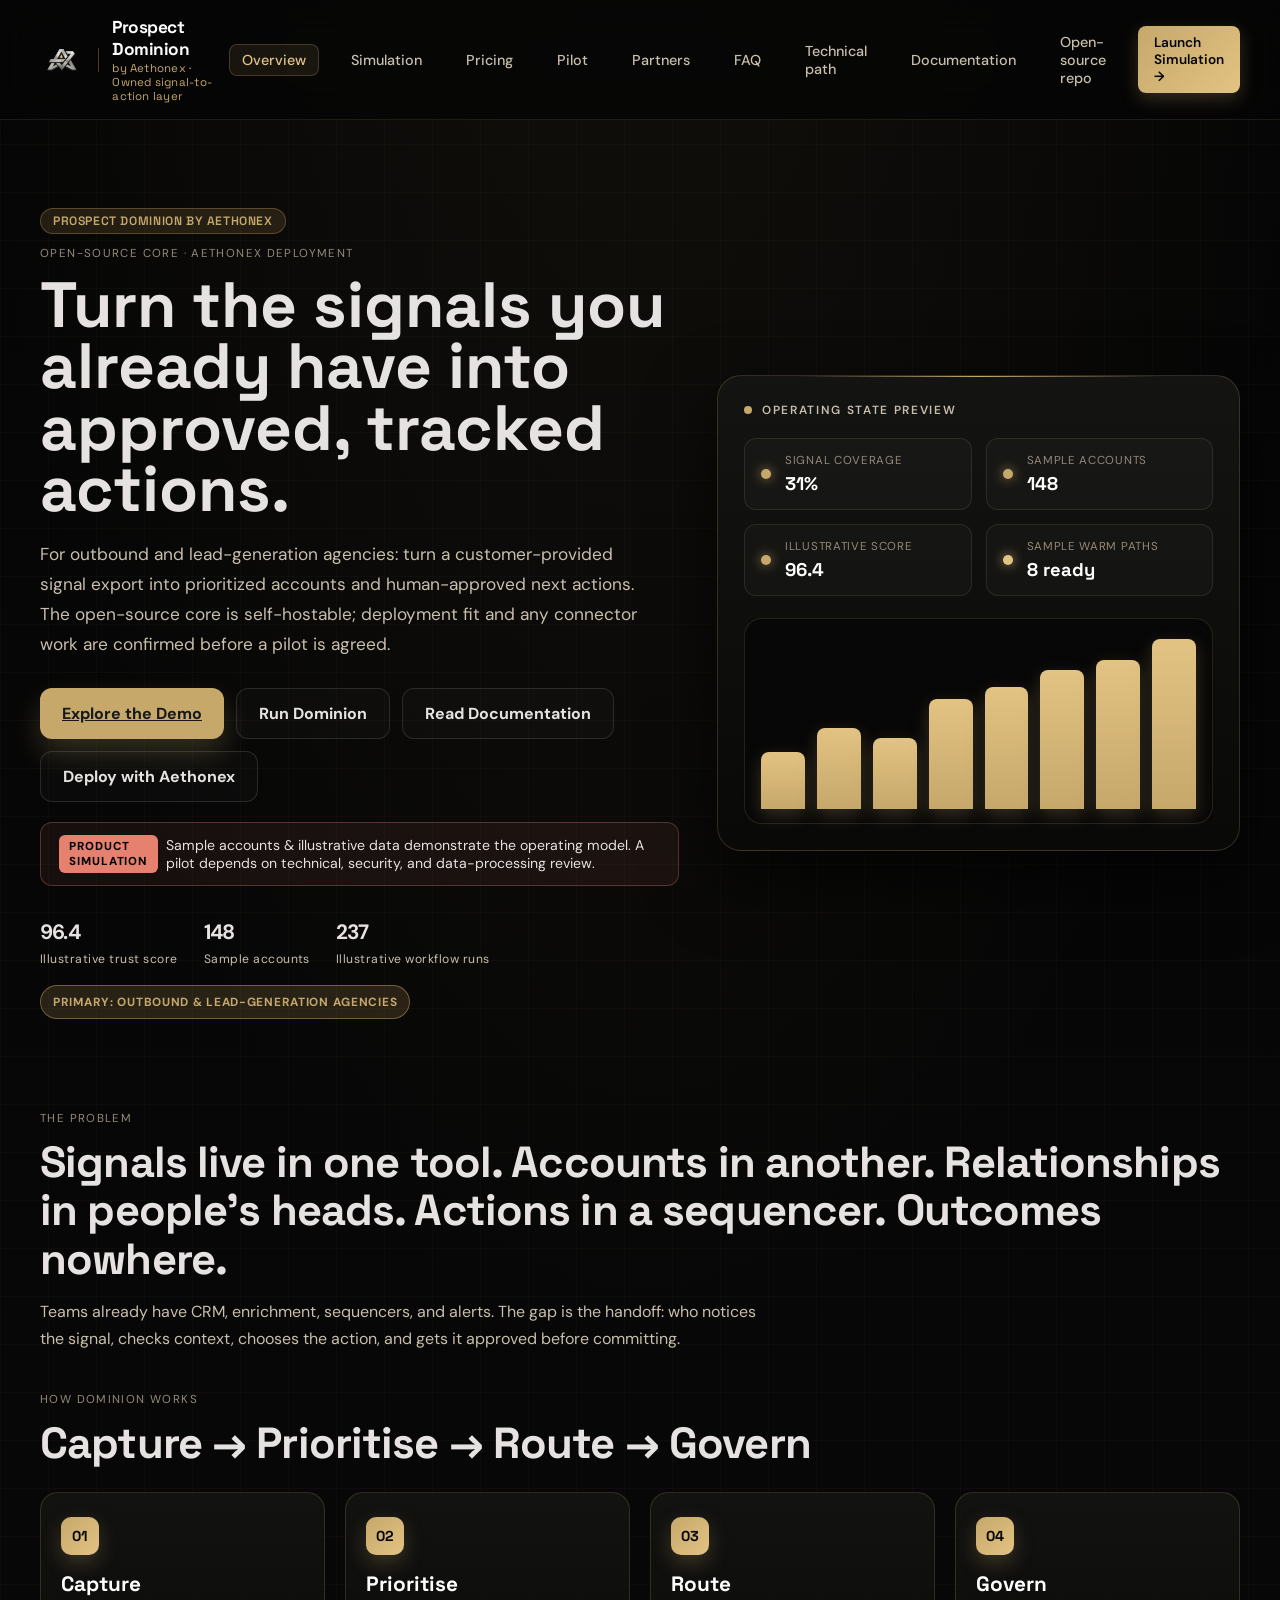
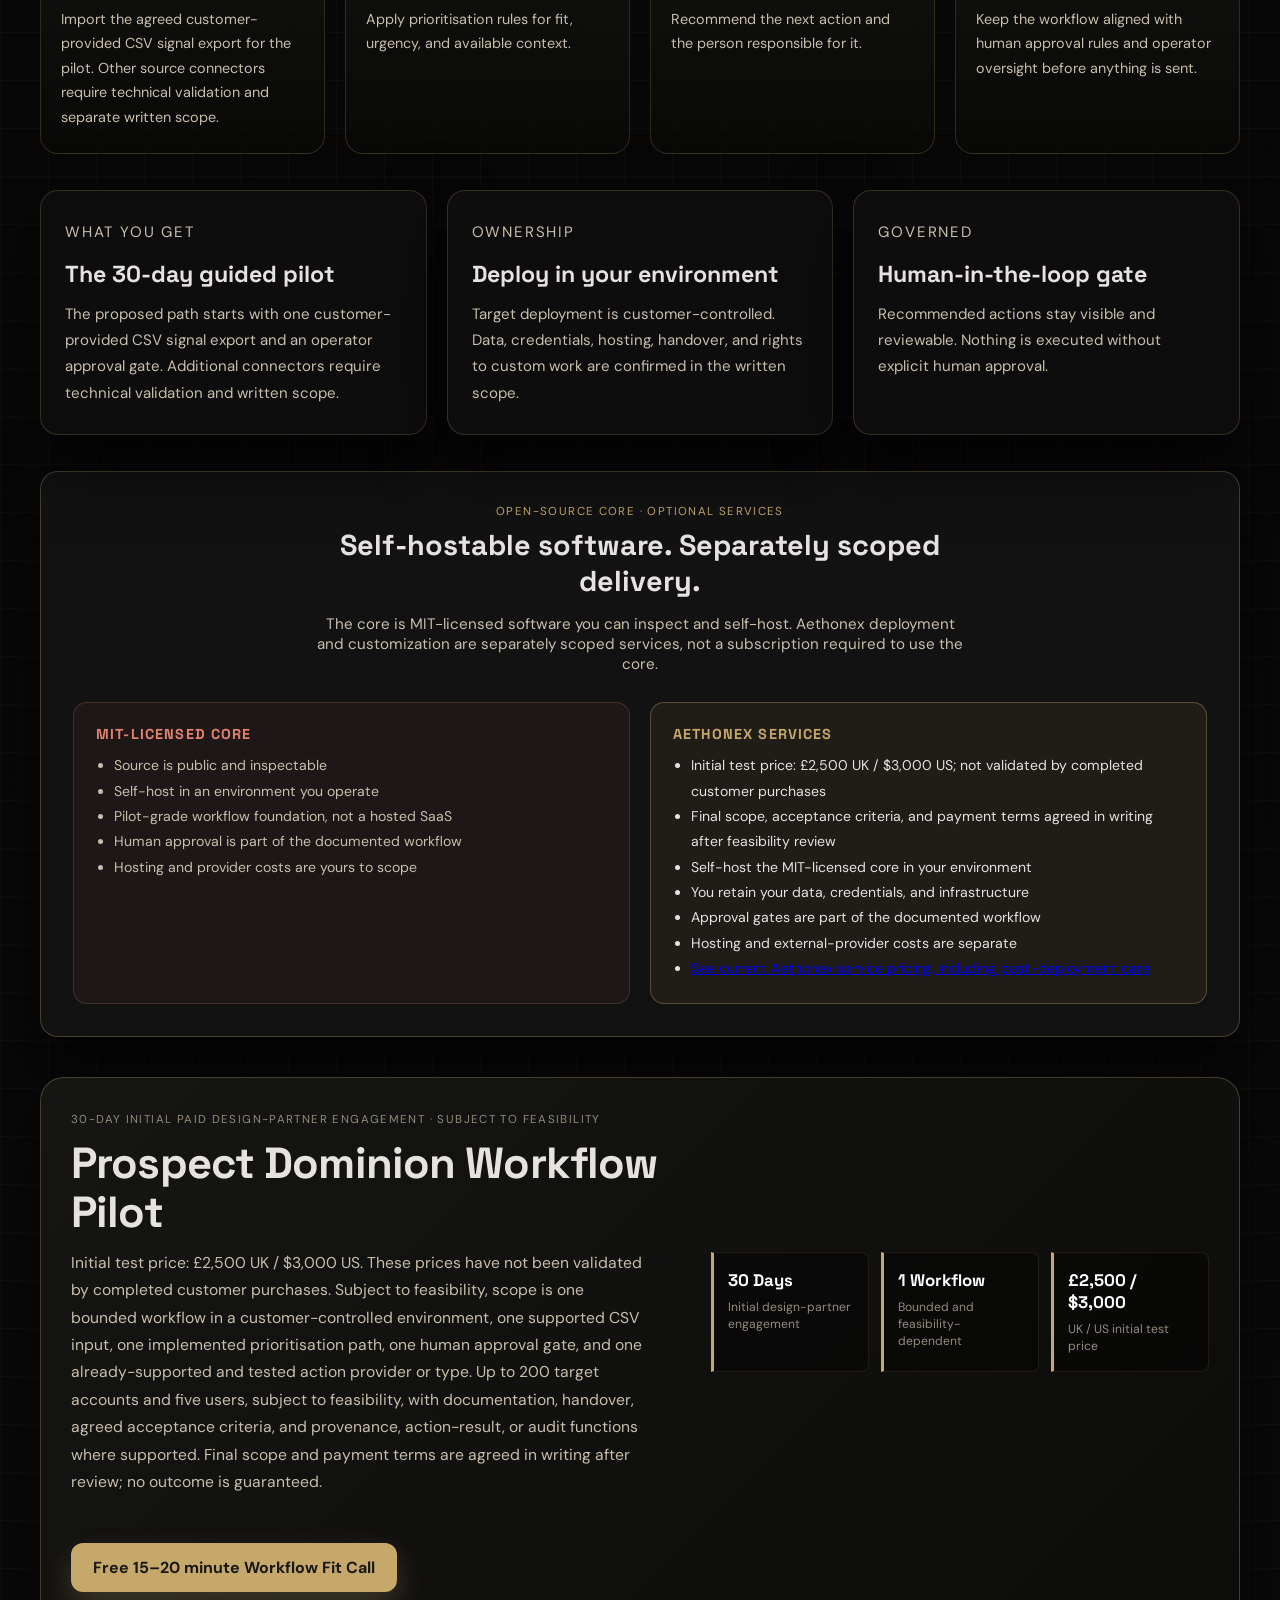
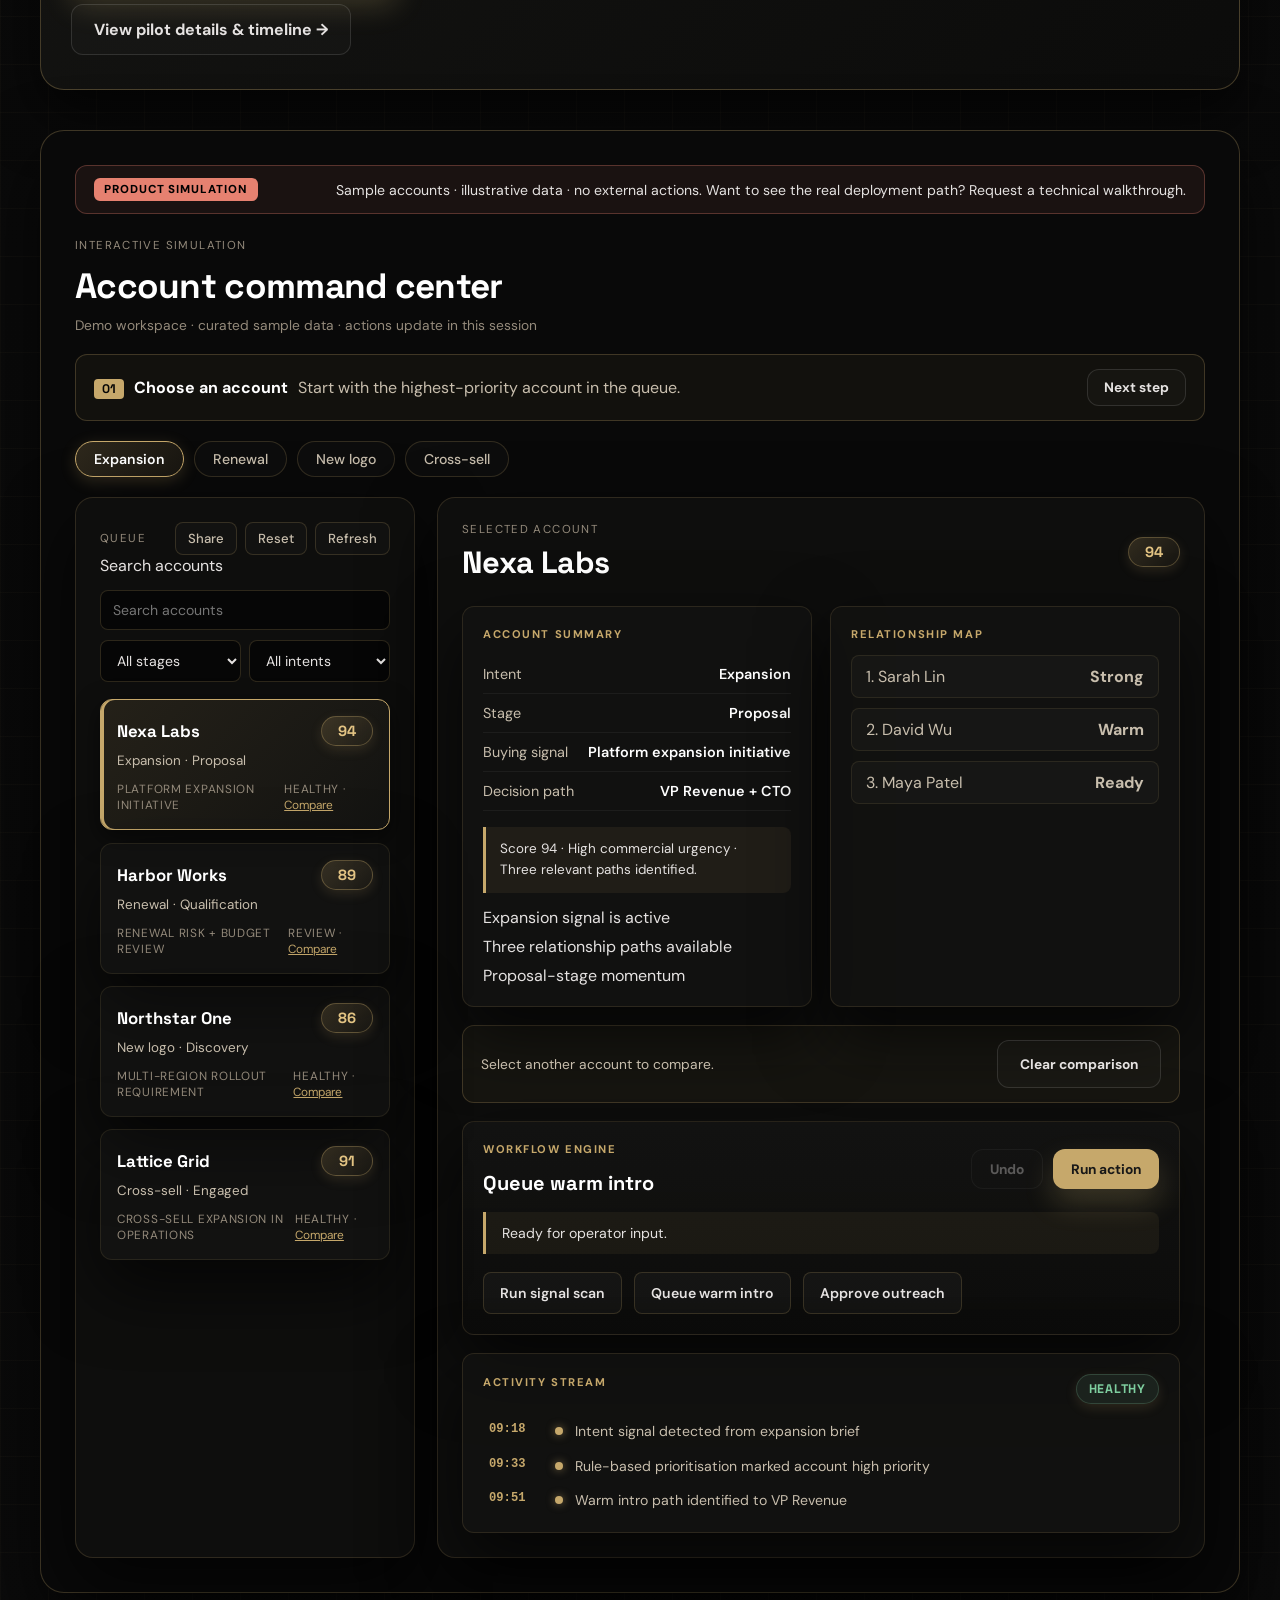
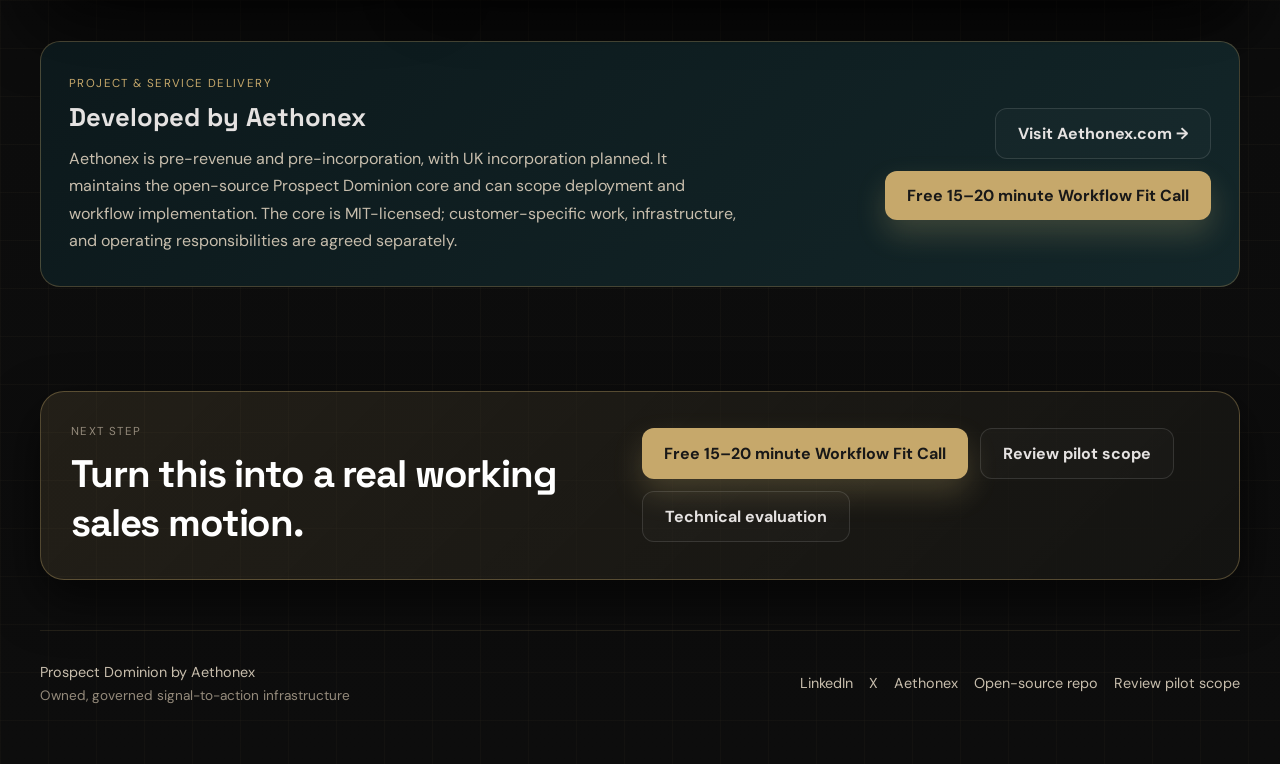
==== commit 08a06cb3: "Clarify Aethonex pre-incorporation status Remove parent-company credibility language and disclose Ae" ====
--- a/demo/index.html
+++ b/demo/index.html
@@ -391,12 +391,12 @@
             </div>
           </section>
 
-          <!-- BUILT BY AETHONEX (FOUNDER / COMPANY CREDIBILITY SECTION) -->
+          <!-- Aethonex project and services -->
           <section class="built-by-aethonex">
             <div>
-              <p class="eyebrow" style="color: var(--accent);">Parent Company Credibility</p>
-              <h3>Built by Aethonex</h3>
-              <p>Aethonex maintains the open-source Prospect Dominion core and can scope deployment and workflow implementation. The core is MIT-licensed; customer-specific work, infrastructure, and operating responsibilities are agreed separately.</p>
+              <p class="eyebrow" style="color: var(--accent);">Project &amp; service delivery</p>
+              <h3>Developed by Aethonex</h3>
+              <p>Aethonex is pre-revenue and pre-incorporation, with UK incorporation planned. It maintains the open-source Prospect Dominion core and can scope deployment and workflow implementation. The core is MIT-licensed; customer-specific work, infrastructure, and operating responsibilities are agreed separately.</p>
             </div>
             <div style="text-align: right; display: flex; flex-direction: column; gap: 12px; align-items: flex-end;">
               <a href="https://aethonex.com" target="_blank" rel="noopener noreferrer" class="secondary-btn" style="text-decoration: none;">Visit Aethonex.com →</a>
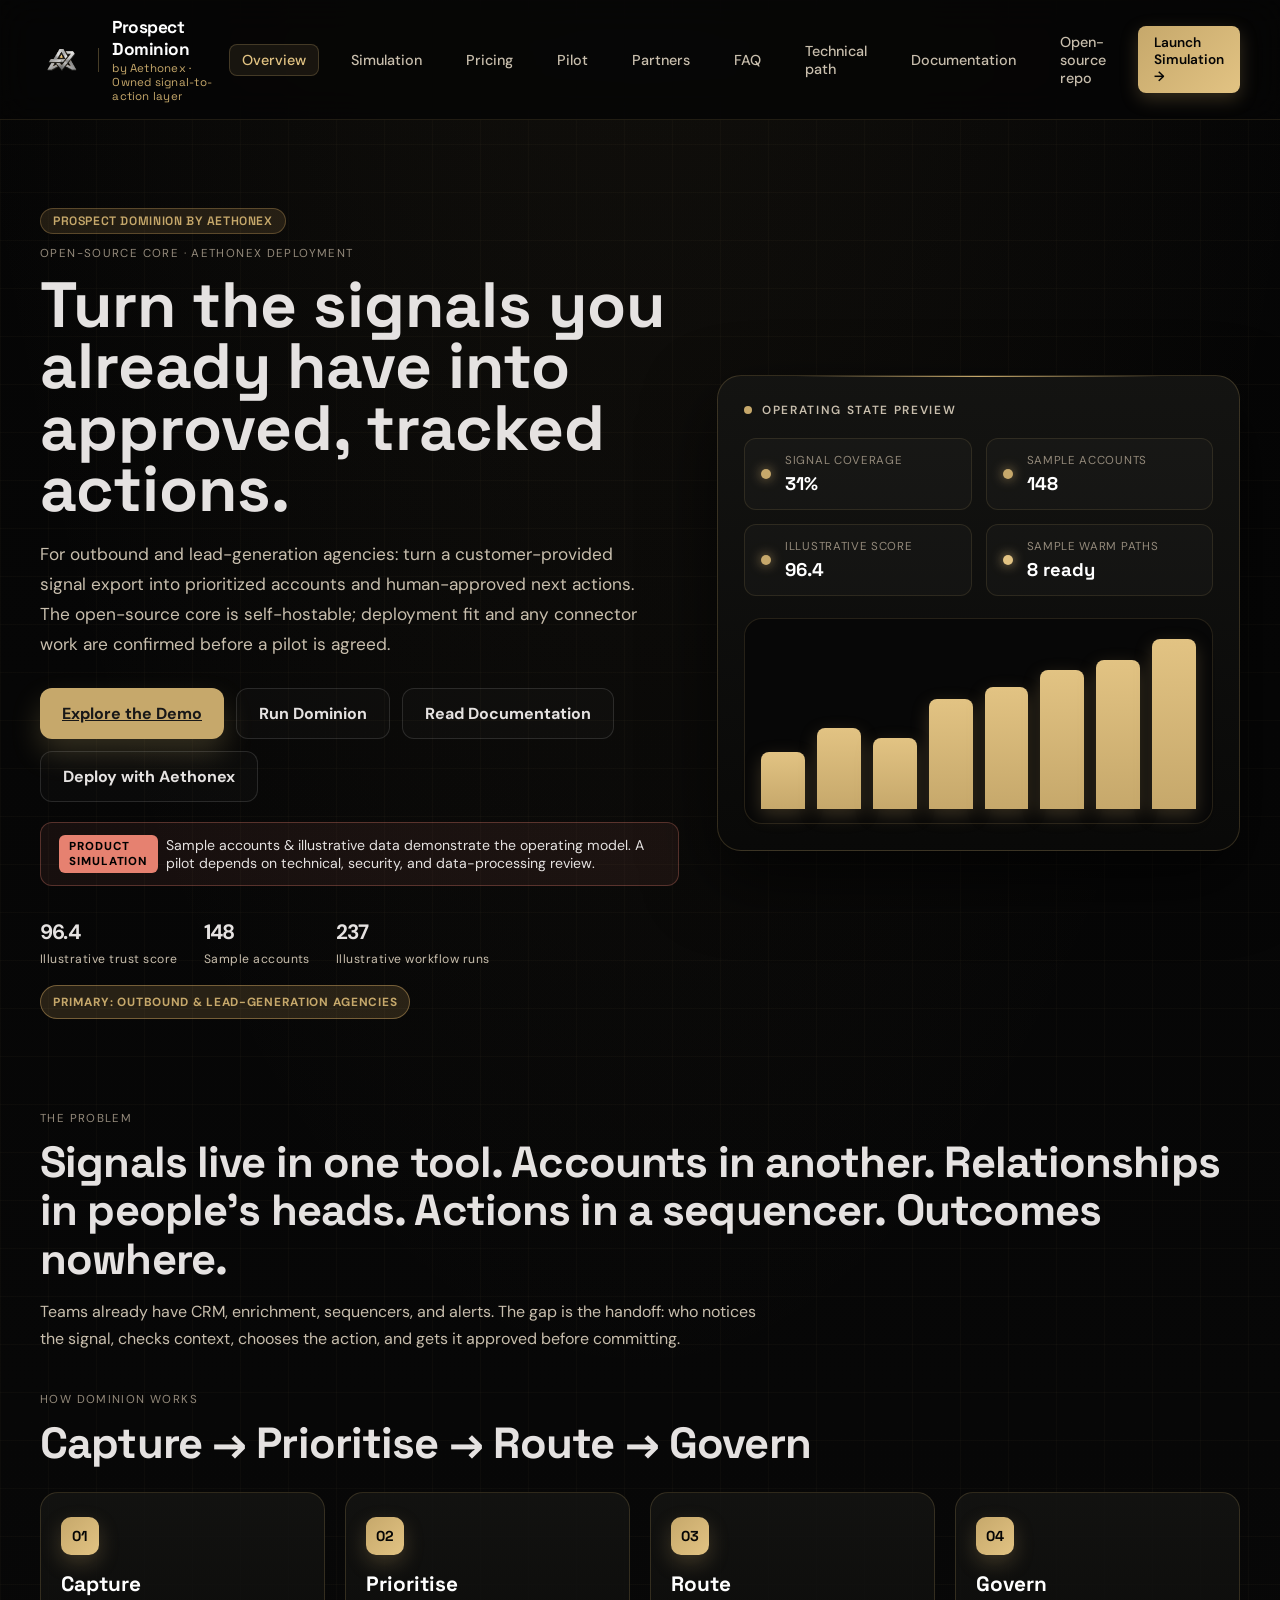
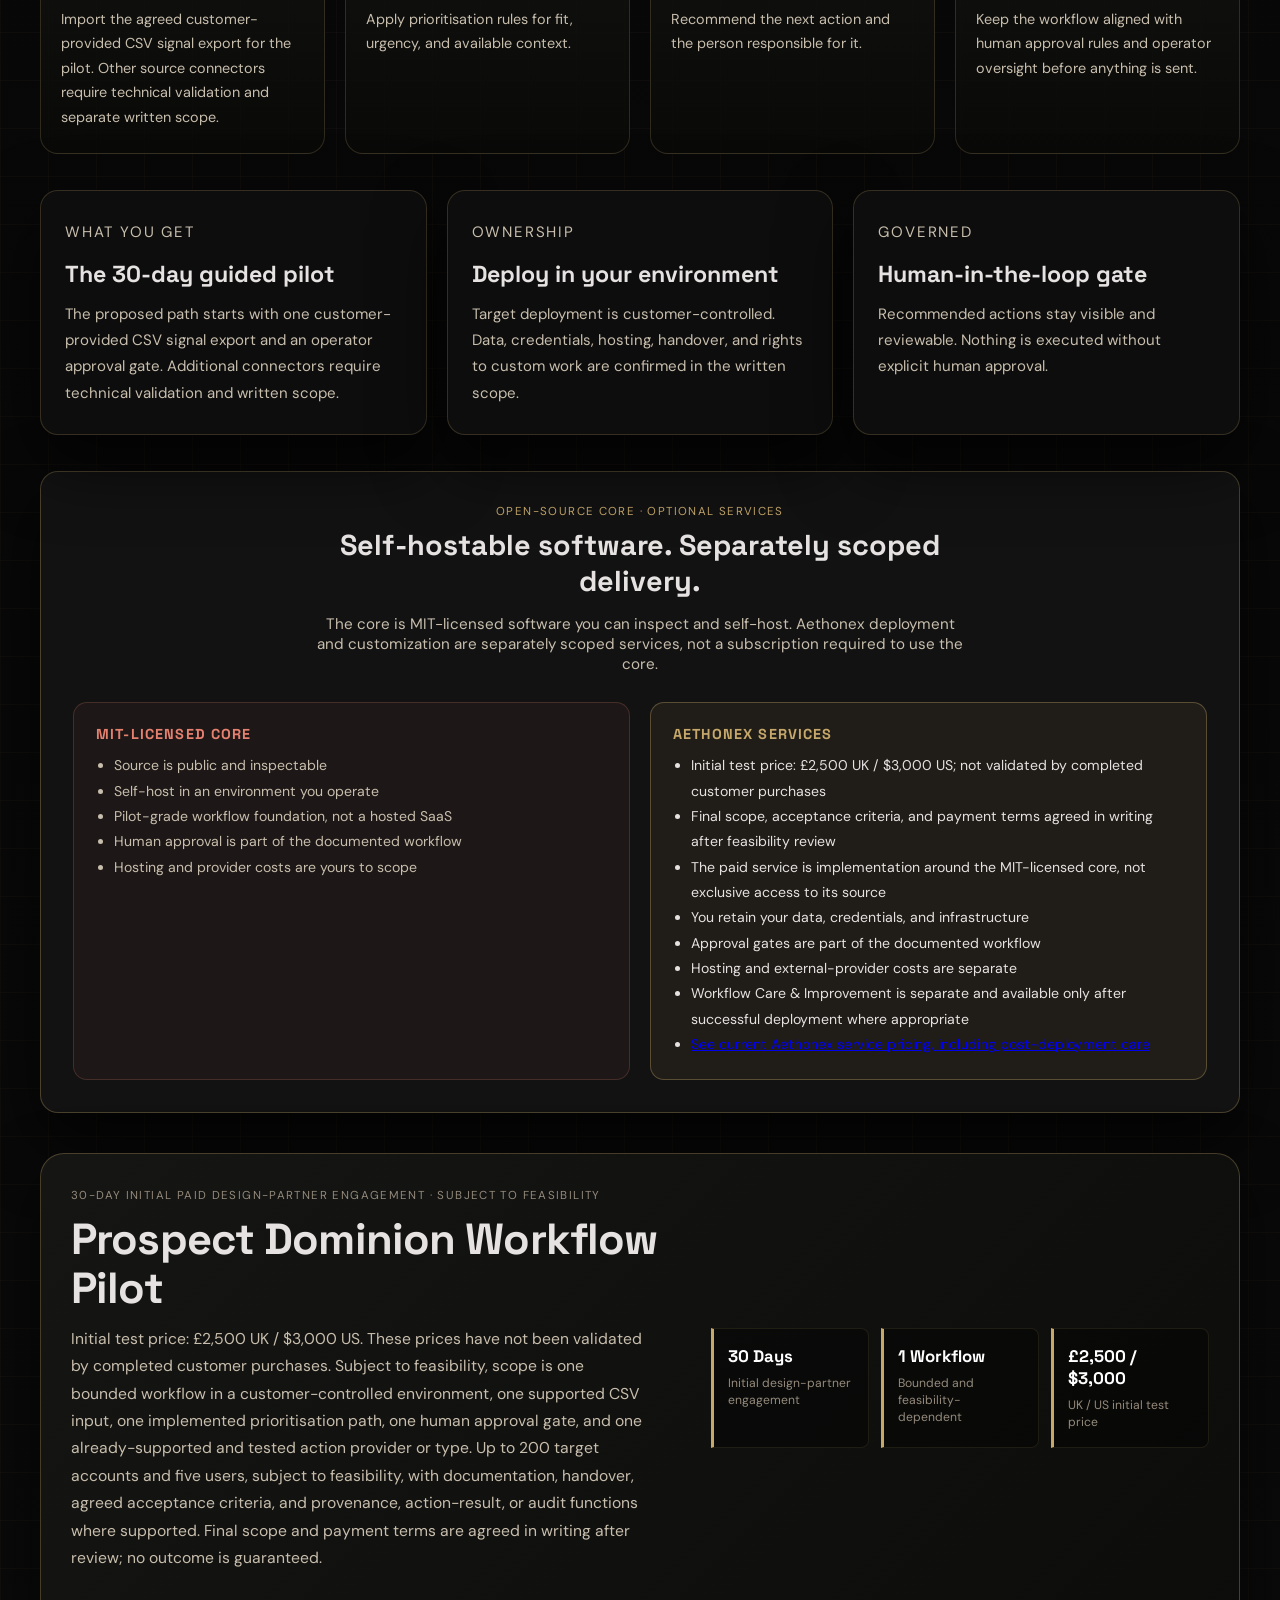
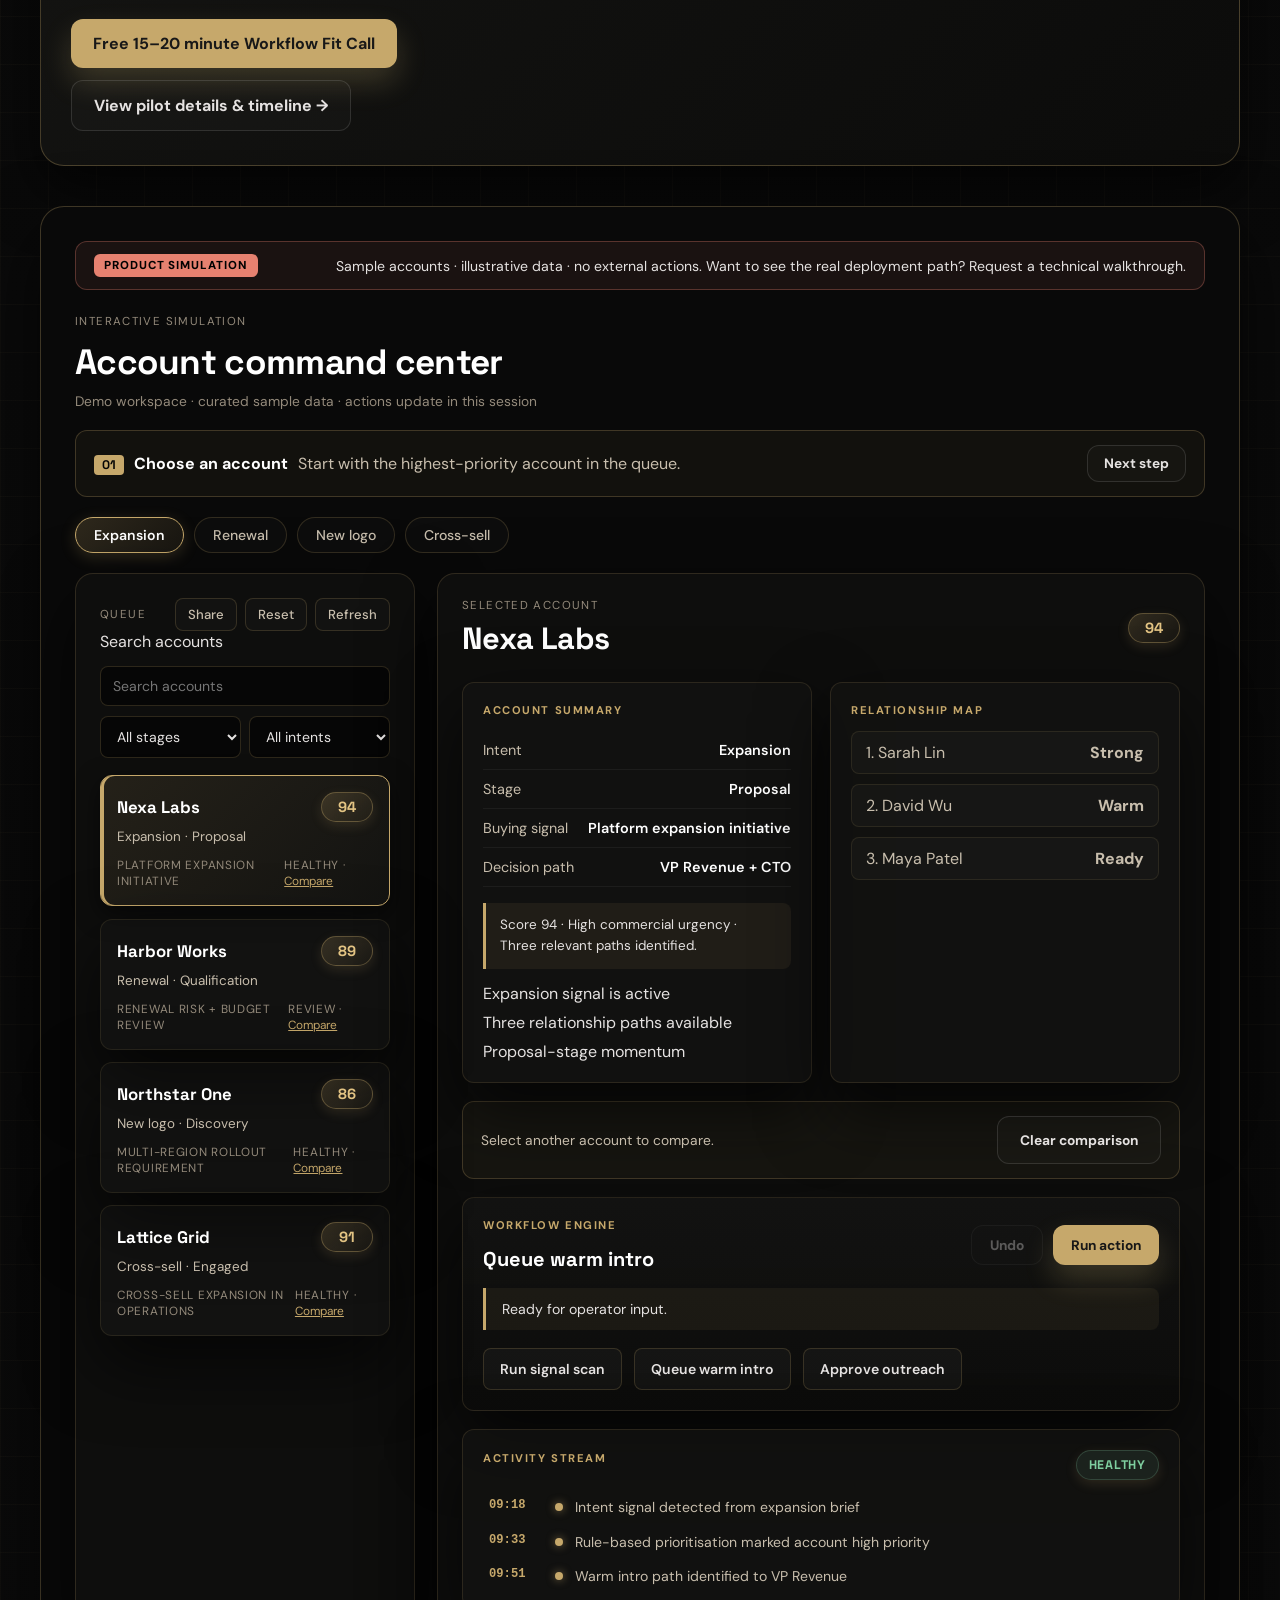
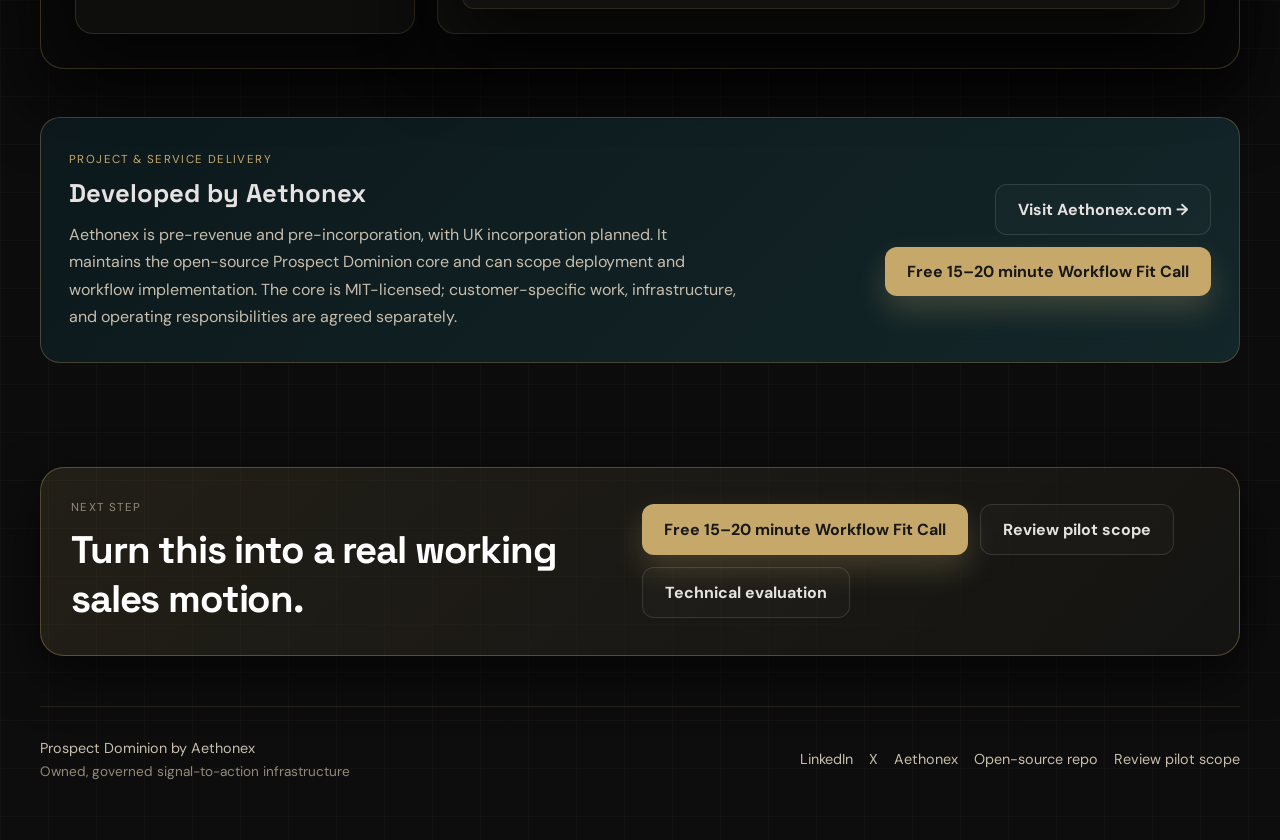
==== commit dacac28d: "Clarify paid-service MIT boundaries State that Dominion Core remains MIT-licensed and paid work is s" ====
--- a/demo/index.html
+++ b/demo/index.html
@@ -241,10 +241,11 @@
                 <ul style="margin: 0; padding-left: 18px; color: var(--text); font-size: 0.88rem; line-height: 1.8;">
                   <li>Initial test price: £2,500 UK / $3,000 US; not validated by completed customer purchases</li>
                   <li>Final scope, acceptance criteria, and payment terms agreed in writing after feasibility review</li>
-                  <li>Self-host the MIT-licensed core in your environment</li>
+                  <li>The paid service is implementation around the MIT-licensed core, not exclusive access to its source</li>
                   <li>You retain your data, credentials, and infrastructure</li>
                   <li>Approval gates are part of the documented workflow</li>
                   <li>Hosting and external-provider costs are separate</li>
+                  <li>Workflow Care &amp; Improvement is separate and available only after successful deployment where appropriate</li>
                   <li><a href="https://www.aethonex.com/pricing/">See current Aethonex service pricing, including post-deployment care</a></li>
                 </ul>
               </div>
@@ -452,6 +453,6 @@
     </div>
 
     <script src="config.js"></script>
-    <script src="script.js"></script>
+    <script src="script.js?v=08a06cb"></script>
   </body>
 </html>
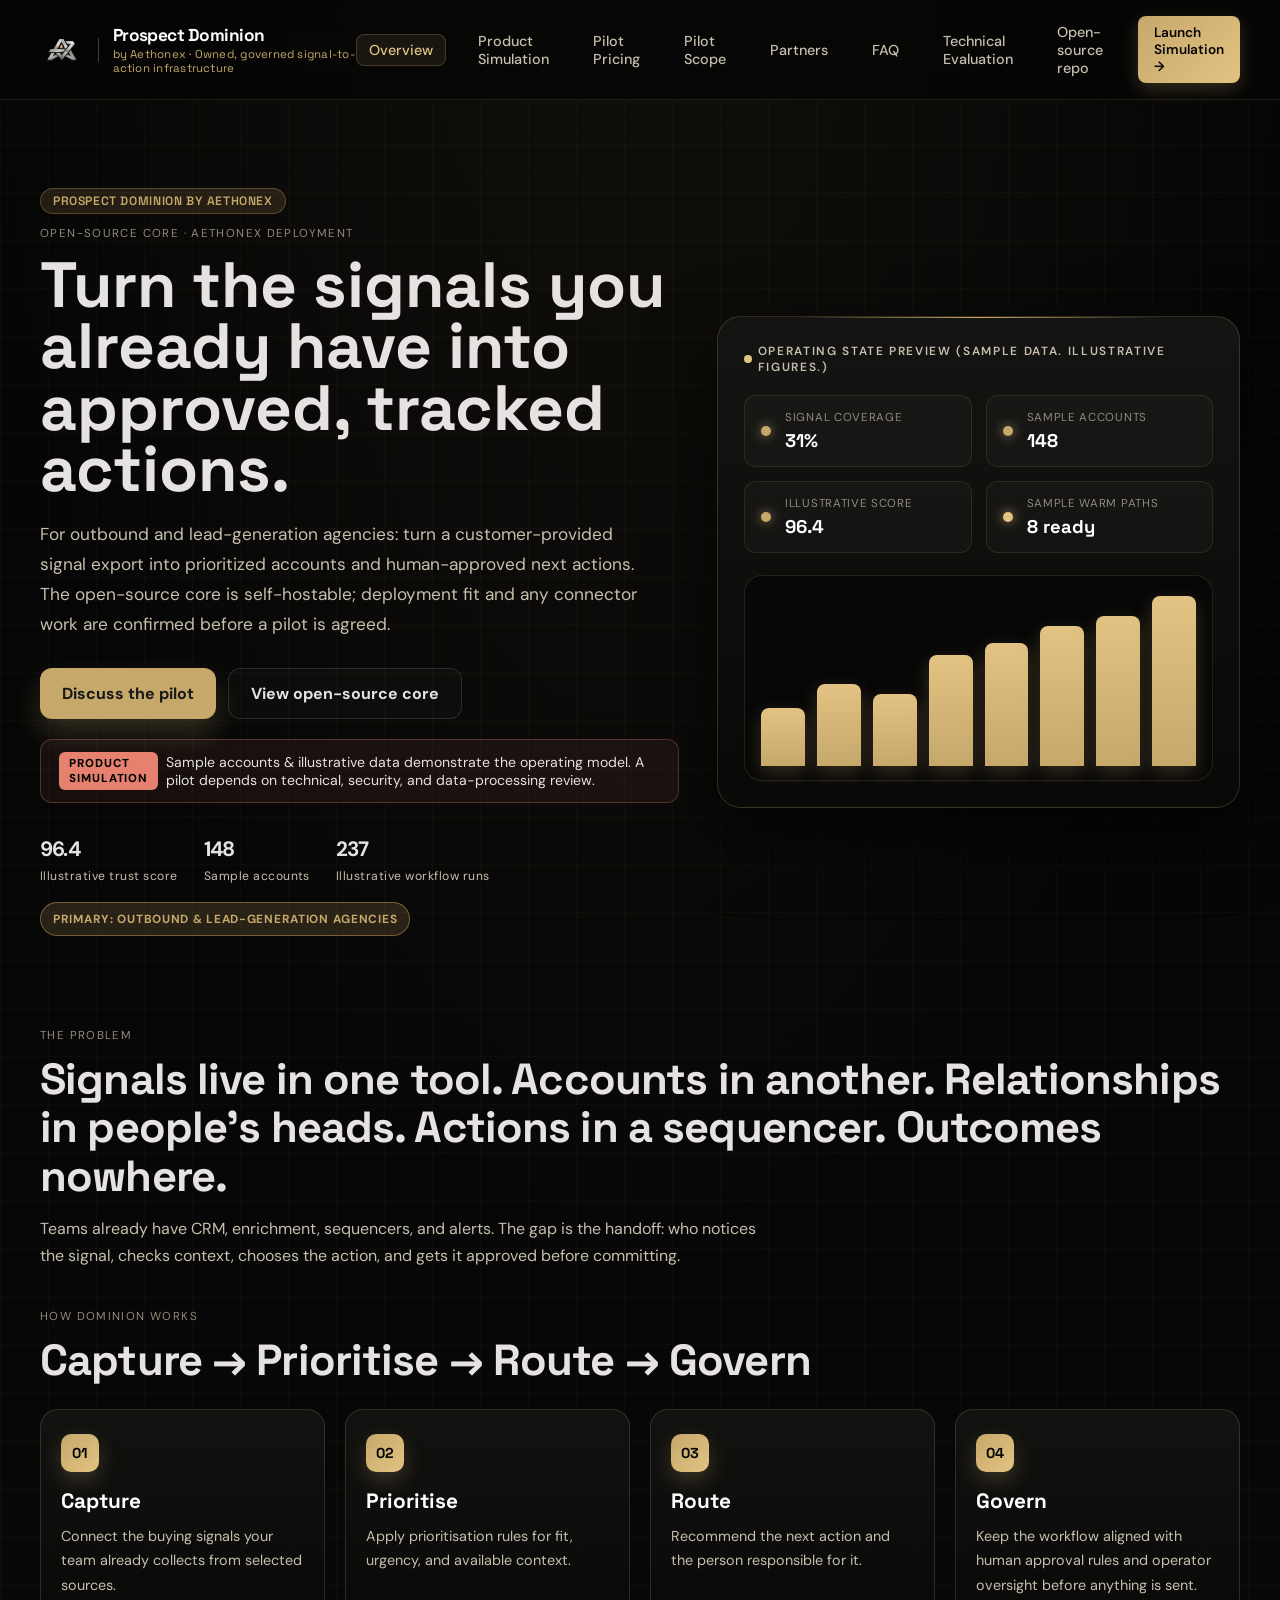
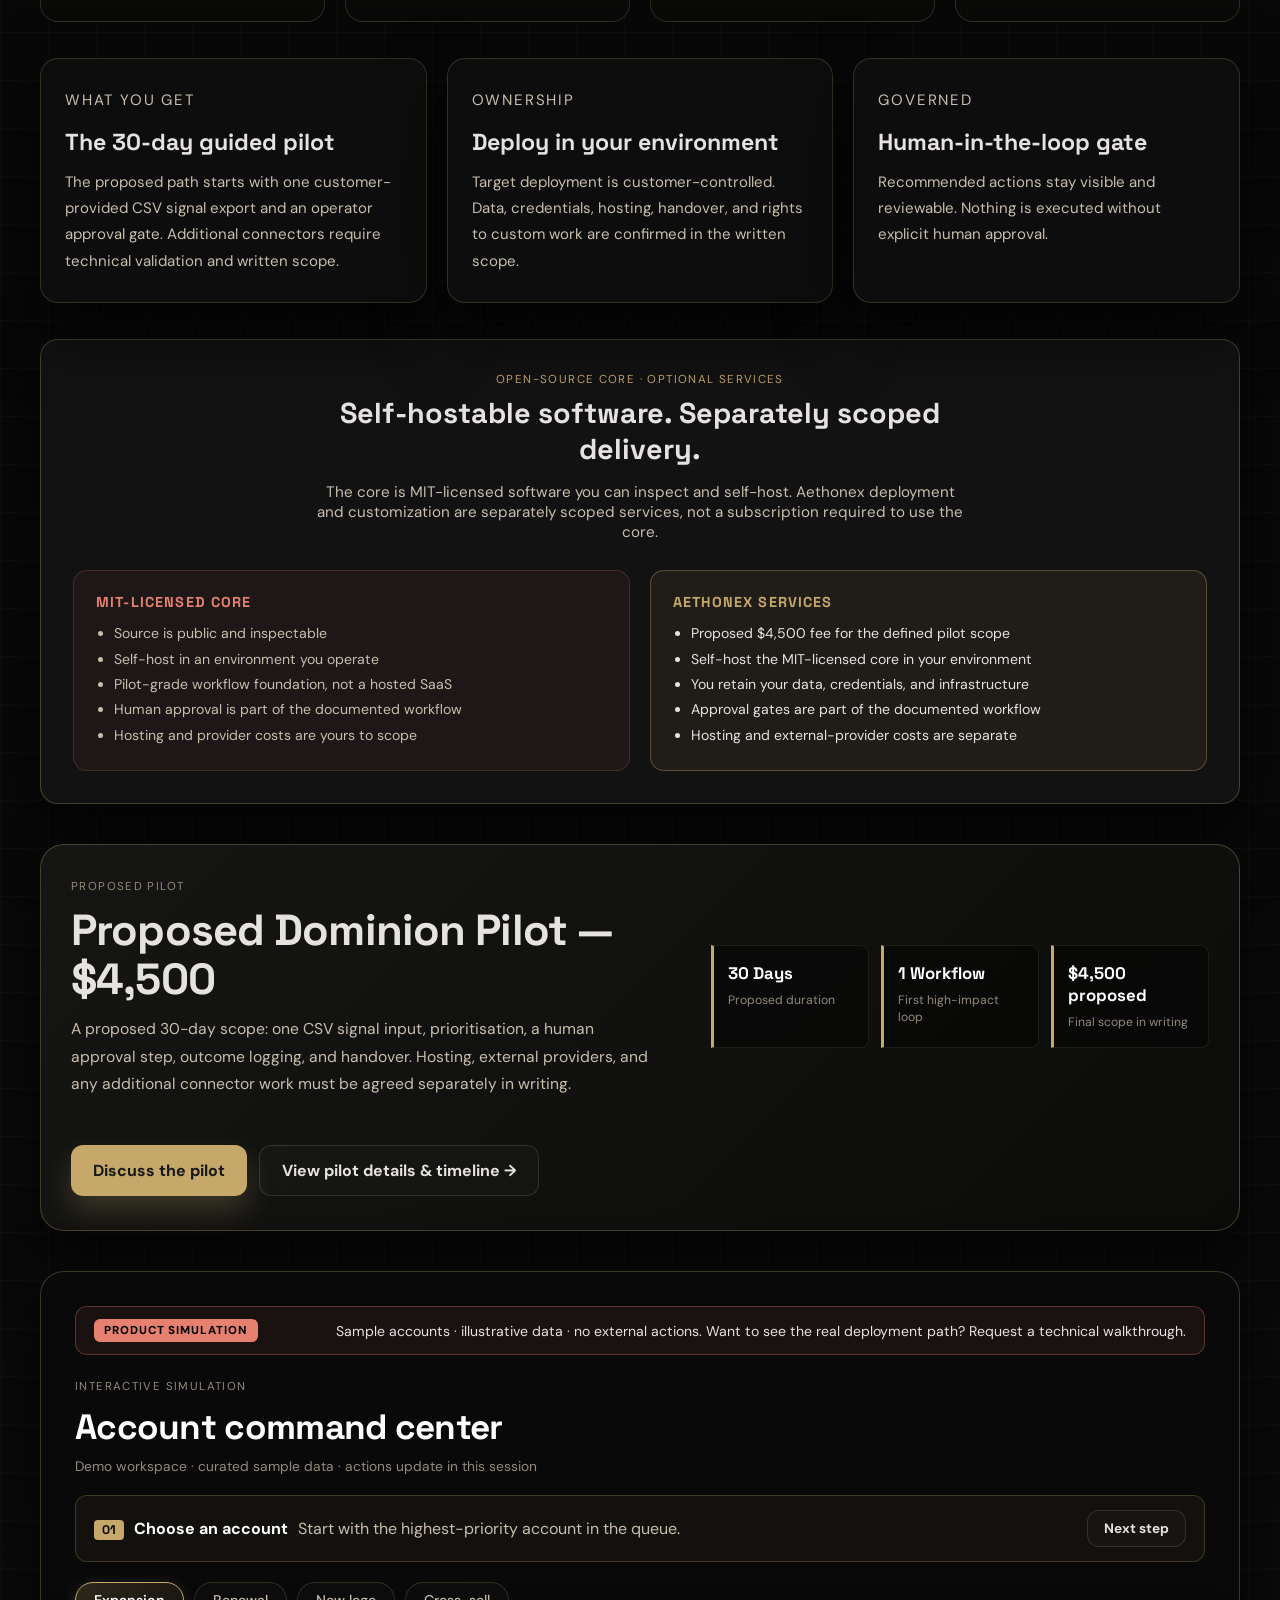
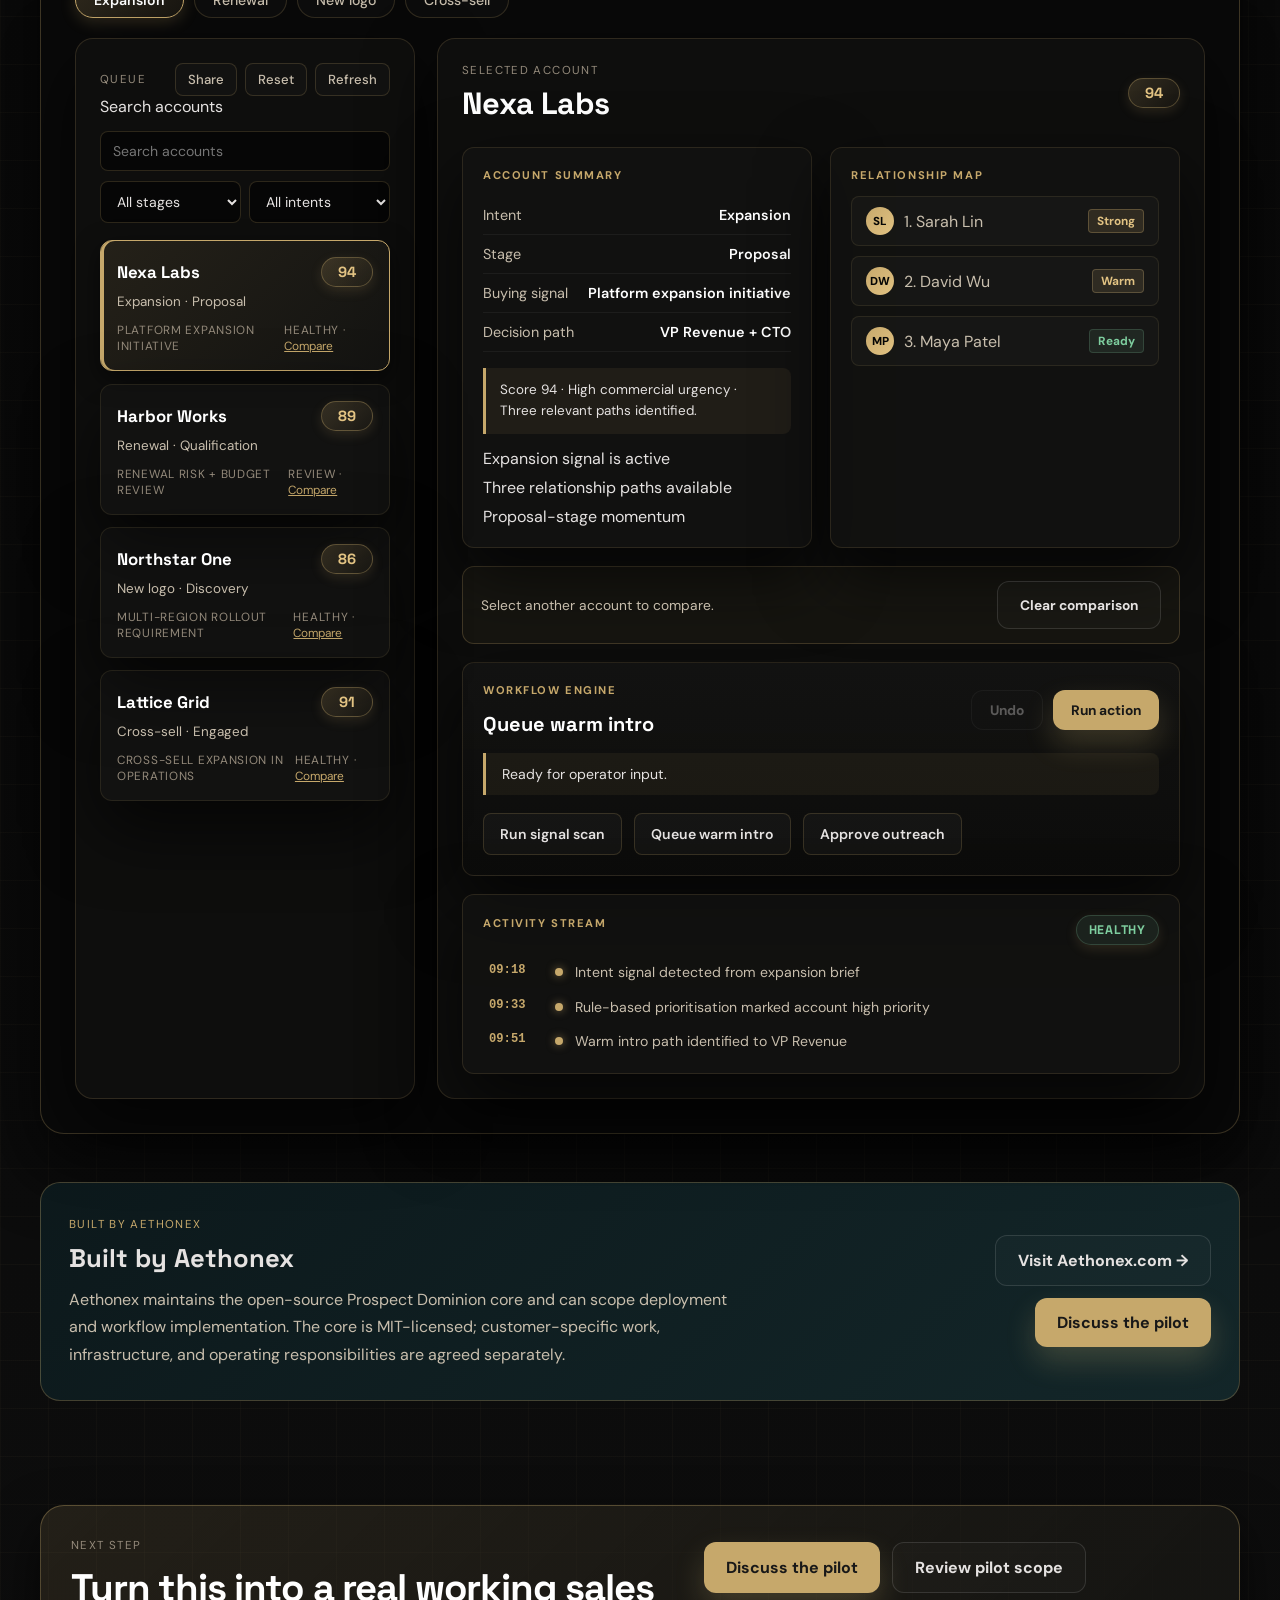
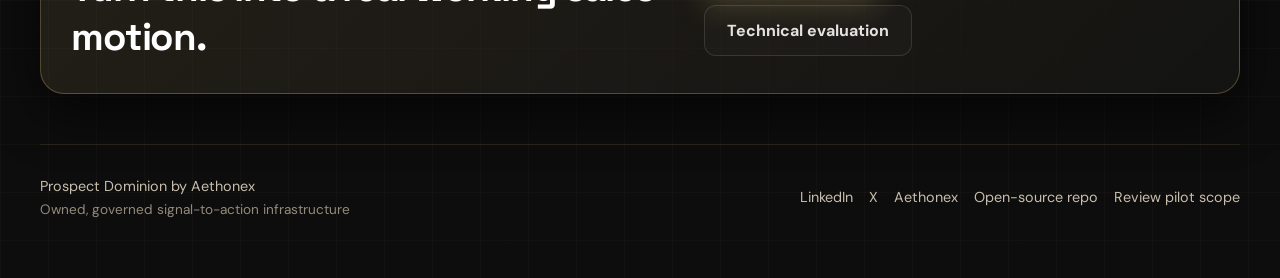
==== commit e838687c: "feat: complete UI/UX overhaul, fix PilotStore signatures, and harden demo validation - Elevate opera" ====
--- a/demo/index.html
+++ b/demo/index.html
@@ -3,18 +3,13 @@
   <head>
     <meta charset="UTF-8" />
     <meta name="viewport" content="width=device-width, initial-scale=1.0" />
-    <title>Prospect Dominion by Aethonex | Owned signal-to-action layer</title>
-    <meta name="description" content="Prospect Dominion is an MIT-licensed, self-hostable signal-to-action core. Aethonex offers a 30-day workflow pilot at initial test prices of £2,500 UK / $3,000 US, subject to feasibility." />
-    <link rel="canonical" href="https://dominion.aethonex.com/" />
-    <meta property="og:title" content="Prospect Dominion by Aethonex | Owned signal-to-action layer" />
-    <meta property="og:description" content="An MIT-licensed, self-hostable signal-to-action core, with a bounded workflow pilot at initial test prices of £2,500 UK / $3,000 US, subject to feasibility." />
+    <title>Prospect Dominion by Aethonex | Owned, governed signal-to-action infrastructure</title>
+    <meta name="description" content="Prospect Dominion is an MIT-licensed, self-hostable signal-to-action core. Aethonex offers separately scoped deployment for a proposed outbound agency pilot." />
+    <meta property="og:title" content="Prospect Dominion by Aethonex | Owned, governed signal-to-action infrastructure" />
+    <meta property="og:description" content="An MIT-licensed, self-hostable signal-to-action core, with a proposed CSV-backed outbound agency pilot from Aethonex." />
     <meta property="og:type" content="website" />
     <meta property="og:url" content="https://dominion.aethonex.com/" />
     <meta property="og:image" content="https://dominion.aethonex.com/og-preview.svg" />
-    <meta name="twitter:card" content="summary_large_image" />
-    <meta name="twitter:title" content="Prospect Dominion by Aethonex | Owned signal-to-action layer" />
-    <meta name="twitter:description" content="An MIT-licensed, self-hostable signal-to-action core, with a bounded workflow pilot at initial test prices of £2,500 UK / $3,000 US, subject to feasibility." />
-    <meta name="twitter:image" content="https://dominion.aethonex.com/og-preview.svg" />
     <link rel="icon" href="favicon.svg" type="image/svg+xml" />
     <link rel="preconnect" href="https://fonts.googleapis.com" />
     <link rel="preconnect" href="https://fonts.gstatic.com" crossorigin />
@@ -32,19 +27,18 @@
             <div class="brand-divider"></div>
             <div>
               <div class="brand-name">Prospect Dominion</div>
-              <div class="brand-subtitle">by Aethonex · Owned signal-to-action layer</div>
+              <div class="brand-subtitle">by Aethonex · Owned, governed signal-to-action infrastructure</div>
             </div>
           </a>
 
           <nav class="nav" aria-label="Main navigation">
             <a href="#overview" class="active">Overview</a>
-            <a href="demo/">Simulation</a>
-            <a href="pricing/">Pricing</a>
-            <a href="pilot/">Pilot</a>
+            <a href="demo/">Product Simulation</a>
+            <a href="pricing/">Pilot Pricing</a>
+            <a href="pilot/">Pilot Scope</a>
             <a href="partners/">Partners</a>
             <a href="faq/">FAQ</a>
-            <a href="tester.html">Technical path</a>
-            <a href="https://github.com/OU22QUI/Prospect-dominion/tree/main/docs" target="_blank" rel="noopener noreferrer">Documentation</a>
+            <a href="tester.html">Technical Evaluation</a>
             <a href="https://github.com/OU22QUI/Prospect-dominion" target="_blank" rel="noopener noreferrer">Open-source repo</a>
             <a href="demo/" class="nav-cta-btn">Launch Simulation →</a>
           </nav>
@@ -63,14 +57,13 @@
       <div class="mobile-nav-drawer" id="mobileNavDrawer" aria-hidden="true">
         <a href="#overview" class="mobile-nav-link">Overview</a>
         <a href="demo/" class="mobile-nav-link">Product Simulation</a>
-        <a href="pricing/" class="mobile-nav-link">Pilot pricing and scope</a>
-        <a href="pilot/" class="mobile-nav-link">Pilot scope</a>
+        <a href="pricing/" class="mobile-nav-link">Pilot Pricing</a>
+        <a href="pilot/" class="mobile-nav-link">Pilot Scope</a>
         <a href="partners/" class="mobile-nav-link">Partner Program</a>
         <a href="faq/" class="mobile-nav-link">FAQ</a>
         <a href="tester.html" class="mobile-nav-link">Technical Evaluation</a>
-        <a href="https://github.com/OU22QUI/Prospect-dominion/tree/main/docs" class="mobile-nav-link" target="_blank" rel="noopener noreferrer">Documentation</a>
         <a href="https://github.com/OU22QUI/Prospect-dominion" class="mobile-nav-link" target="_blank" rel="noopener noreferrer">Open-source repository</a>
-        <button class="primary-btn drawer-cta book-walkthrough-btn" type="button">Free 15–20 minute Workflow Fit Call</button>
+        <button class="primary-btn drawer-cta book-walkthrough-btn" type="button">Discuss pilot fit</button>
       </div>
 
       <main>
@@ -85,10 +78,8 @@
             </p>
 
             <div class="cta-row">
-              <a class="primary-btn" href="demo/">Explore the Demo</a>
-              <a class="secondary-btn footer-link" href="https://github.com/OU22QUI/Prospect-dominion/blob/main/docs/QUICKSTART.md" target="_blank" rel="noopener noreferrer">Run Dominion</a>
-              <a class="secondary-btn footer-link" href="https://github.com/OU22QUI/Prospect-dominion/tree/main/docs" target="_blank" rel="noopener noreferrer">Read Documentation</a>
-              <a class="secondary-btn footer-link" href="pilot/">Deploy with Aethonex</a>
+              <button class="primary-btn book-walkthrough-btn" id="requestDemo" type="button">Discuss the pilot</button>
+              <a class="secondary-btn footer-link" href="https://github.com/OU22QUI/Prospect-dominion" target="_blank" rel="noopener noreferrer">View open-source core</a>
             </div>
 
             <!-- SIMULATION DISCLAIMER -->
@@ -111,7 +102,7 @@
           </div>
 
           <aside class="hero-card" aria-label="Illustrative operating state preview">
-            <div class="card-topline"><span class="live-indicator"></span> Operating state preview</div>
+            <div class="card-topline"><span class="sample-indicator" style="display:inline-block;width:8px;height:8px;border-radius:50%;background:#e2c383;margin-right:6px;"></span> Operating state preview (Sample data. Illustrative figures.)</div>
             <div class="status-grid">
               <div class="mini-stat">
                 <span class="dot ready"></span>
@@ -177,7 +168,7 @@
               <article class="pipeline-card">
                 <span class="pipeline-step">01</span>
                 <h3>Capture</h3>
-                <p>Import the agreed customer-provided CSV signal export for the pilot. Other source connectors require technical validation and separate written scope.</p>
+                <p>Connect the buying signals your team already collects from selected sources.</p>
               </article>
               <article class="pipeline-card">
                 <span class="pipeline-step">02</span>
@@ -239,33 +230,30 @@
               <div style="background: rgba(198, 168, 107, 0.08); border: 1px solid rgba(198, 168, 107, 0.35); padding: 22px; border-radius: 14px;">
                 <h4 style="color: var(--accent); margin: 0 0 10px; font-family: 'Space Grotesk', sans-serif; text-transform: uppercase; font-size: 0.9rem; letter-spacing: 0.08em;">Aethonex services</h4>
                 <ul style="margin: 0; padding-left: 18px; color: var(--text); font-size: 0.88rem; line-height: 1.8;">
-                  <li>Initial test price: £2,500 UK / $3,000 US; not validated by completed customer purchases</li>
-                  <li>Final scope, acceptance criteria, and payment terms agreed in writing after feasibility review</li>
-                  <li>The paid service is implementation around the MIT-licensed core, not exclusive access to its source</li>
+                  <li>Proposed $4,500 fee for the defined pilot scope</li>
+                  <li>Self-host the MIT-licensed core in your environment</li>
                   <li>You retain your data, credentials, and infrastructure</li>
                   <li>Approval gates are part of the documented workflow</li>
                   <li>Hosting and external-provider costs are separate</li>
-                  <li>Workflow Care &amp; Improvement is separate and available only after successful deployment where appropriate</li>
-                  <li><a href="https://www.aethonex.com/pricing/">See current Aethonex service pricing, including post-deployment care</a></li>
                 </ul>
               </div>
             </div>
           </section>
 
-          <!-- 30-day workflow pilot offer -->
+          <!-- 30-DAY PILOT PROMOTION PANEL -->
           <section class="deployment-panel" aria-labelledby="deploymentTitle">
             <div>
-              <p class="eyebrow">30-day initial paid design-partner engagement · subject to feasibility</p>
-              <h2 class="section-title" id="deploymentTitle">Prospect Dominion Workflow Pilot</h2>
-              <p class="deployment-copy">Initial test price: £2,500 UK / $3,000 US. These prices have not been validated by completed customer purchases. Subject to feasibility, scope is one bounded workflow in a customer-controlled environment, one supported CSV input, one implemented prioritisation path, one human approval gate, and one already-supported and tested action provider or type. Up to 200 target accounts and five users, subject to feasibility, with documentation, handover, agreed acceptance criteria, and provenance, action-result, or audit functions where supported. Final scope and payment terms are agreed in writing after review; no outcome is guaranteed.</p>
+              <p class="eyebrow">Proposed pilot</p>
+              <h2 class="section-title" id="deploymentTitle">Proposed Dominion Pilot — $4,500</h2>
+              <p class="deployment-copy">A proposed 30-day scope: one CSV signal input, prioritisation, a human approval step, outcome logging, and handover. Hosting, external providers, and any additional connector work must be agreed separately in writing.</p>
             </div>
             <div class="deployment-options">
-              <div><strong>30 Days</strong><span>Initial design-partner engagement</span></div>
-              <div><strong>1 Workflow</strong><span>Bounded and feasibility-dependent</span></div>
-              <div><strong>£2,500 / $3,000</strong><span>UK / US initial test price</span></div>
+              <div><strong>30 Days</strong><span>Proposed duration</span></div>
+              <div><strong>1 Workflow</strong><span>First high-impact loop</span></div>
+              <div><strong>$4,500 proposed</strong><span>Final scope in writing</span></div>
             </div>
             <div style="display: flex; gap: 12px; flex-wrap: wrap;">
-              <button class="primary-btn book-walkthrough-btn" type="button">Free 15–20 minute Workflow Fit Call</button>
+              <button class="primary-btn book-walkthrough-btn" type="button">Discuss the pilot</button>
               <a class="secondary-btn" href="pilot/" style="text-decoration: none;">View pilot details &amp; timeline →</a>
             </div>
           </section>
@@ -392,16 +380,16 @@
             </div>
           </section>
 
-          <!-- Aethonex project and services -->
+          <!-- BUILT BY AETHONEX (FOUNDER / COMPANY CREDIBILITY SECTION) -->
           <section class="built-by-aethonex">
             <div>
-              <p class="eyebrow" style="color: var(--accent);">Project &amp; service delivery</p>
-              <h3>Developed by Aethonex</h3>
-              <p>Aethonex is pre-revenue and pre-incorporation, with UK incorporation planned. It maintains the open-source Prospect Dominion core and can scope deployment and workflow implementation. The core is MIT-licensed; customer-specific work, infrastructure, and operating responsibilities are agreed separately.</p>
+              <p class="eyebrow" style="color: var(--accent);">Built by Aethonex</p>
+              <h3>Built by Aethonex</h3>
+              <p>Aethonex maintains the open-source Prospect Dominion core and can scope deployment and workflow implementation. The core is MIT-licensed; customer-specific work, infrastructure, and operating responsibilities are agreed separately.</p>
             </div>
             <div style="text-align: right; display: flex; flex-direction: column; gap: 12px; align-items: flex-end;">
               <a href="https://aethonex.com" target="_blank" rel="noopener noreferrer" class="secondary-btn" style="text-decoration: none;">Visit Aethonex.com →</a>
-              <button class="primary-btn book-walkthrough-btn" type="button">Free 15–20 minute Workflow Fit Call</button>
+              <button class="primary-btn book-walkthrough-btn" type="button">Discuss the pilot</button>
             </div>
           </section>
         </section>
@@ -411,9 +399,9 @@
       <dialog class="demo-dialog" id="demoDialog" aria-labelledby="dialogTitle">
         <button class="dialog-close" id="closeDialog" type="button" aria-label="Close product walkthrough panel">&times;</button>
         <p class="feature-label">External scheduling</p>
-        <h2 id="dialogTitle">Free Workflow Fit Call · 15–20 minutes</h2>
-        <p>This qualification call checks whether a relevant workflow and feasible next step exist. It is not a free technical audit or implementation. Continue to Aethonex's free Workflow Fit Call page to review details and book; booking may open Cal.com. Review <a href="https://cal.com/privacy" target="_blank" rel="noopener noreferrer">Cal.com's privacy information</a> before providing contact details; do not include customer or confidential data.</p>
-        <a class="primary-btn" href="https://www.aethonex.com/demo/">Continue to Workflow Fit Call</a>
+        <h2 id="dialogTitle">Discuss proposed pilot fit</h2>
+        <p>The next step opens Cal.com to schedule a discussion. Review <a href="https://cal.com/privacy" target="_blank" rel="noopener noreferrer">Cal.com's privacy information</a> before providing contact details; do not include customer or confidential data.</p>
+        <a class="primary-btn" href="https://cal.com/aethonex/20-min" target="_blank" rel="noopener noreferrer">Continue to Cal.com</a>
         <div class="dialog-actions">
           <a class="secondary-btn dialog-link" href="tester.html">Open technical evaluation</a>
           <a class="secondary-btn dialog-link" href="pilot/">View 30-day pilot scope</a>
@@ -427,7 +415,7 @@
             <h3>Turn this into a real working sales motion.</h3>
           </div>
           <div class="cta-panel-actions">
-            <button class="primary-btn book-walkthrough-btn" id="finalBookDemo" type="button">Free 15–20 minute Workflow Fit Call</button>
+            <button class="primary-btn book-walkthrough-btn" id="finalBookDemo" type="button">Discuss the pilot</button>
             <a class="secondary-btn footer-link" href="pilot/">Review pilot scope</a>
             <a class="secondary-btn footer-link" href="tester.html">Technical evaluation</a>
           </div>
@@ -453,6 +441,6 @@
     </div>
 
     <script src="config.js"></script>
-    <script src="script.js?v=08a06cb"></script>
+    <script src="script.js"></script>
   </body>
 </html>
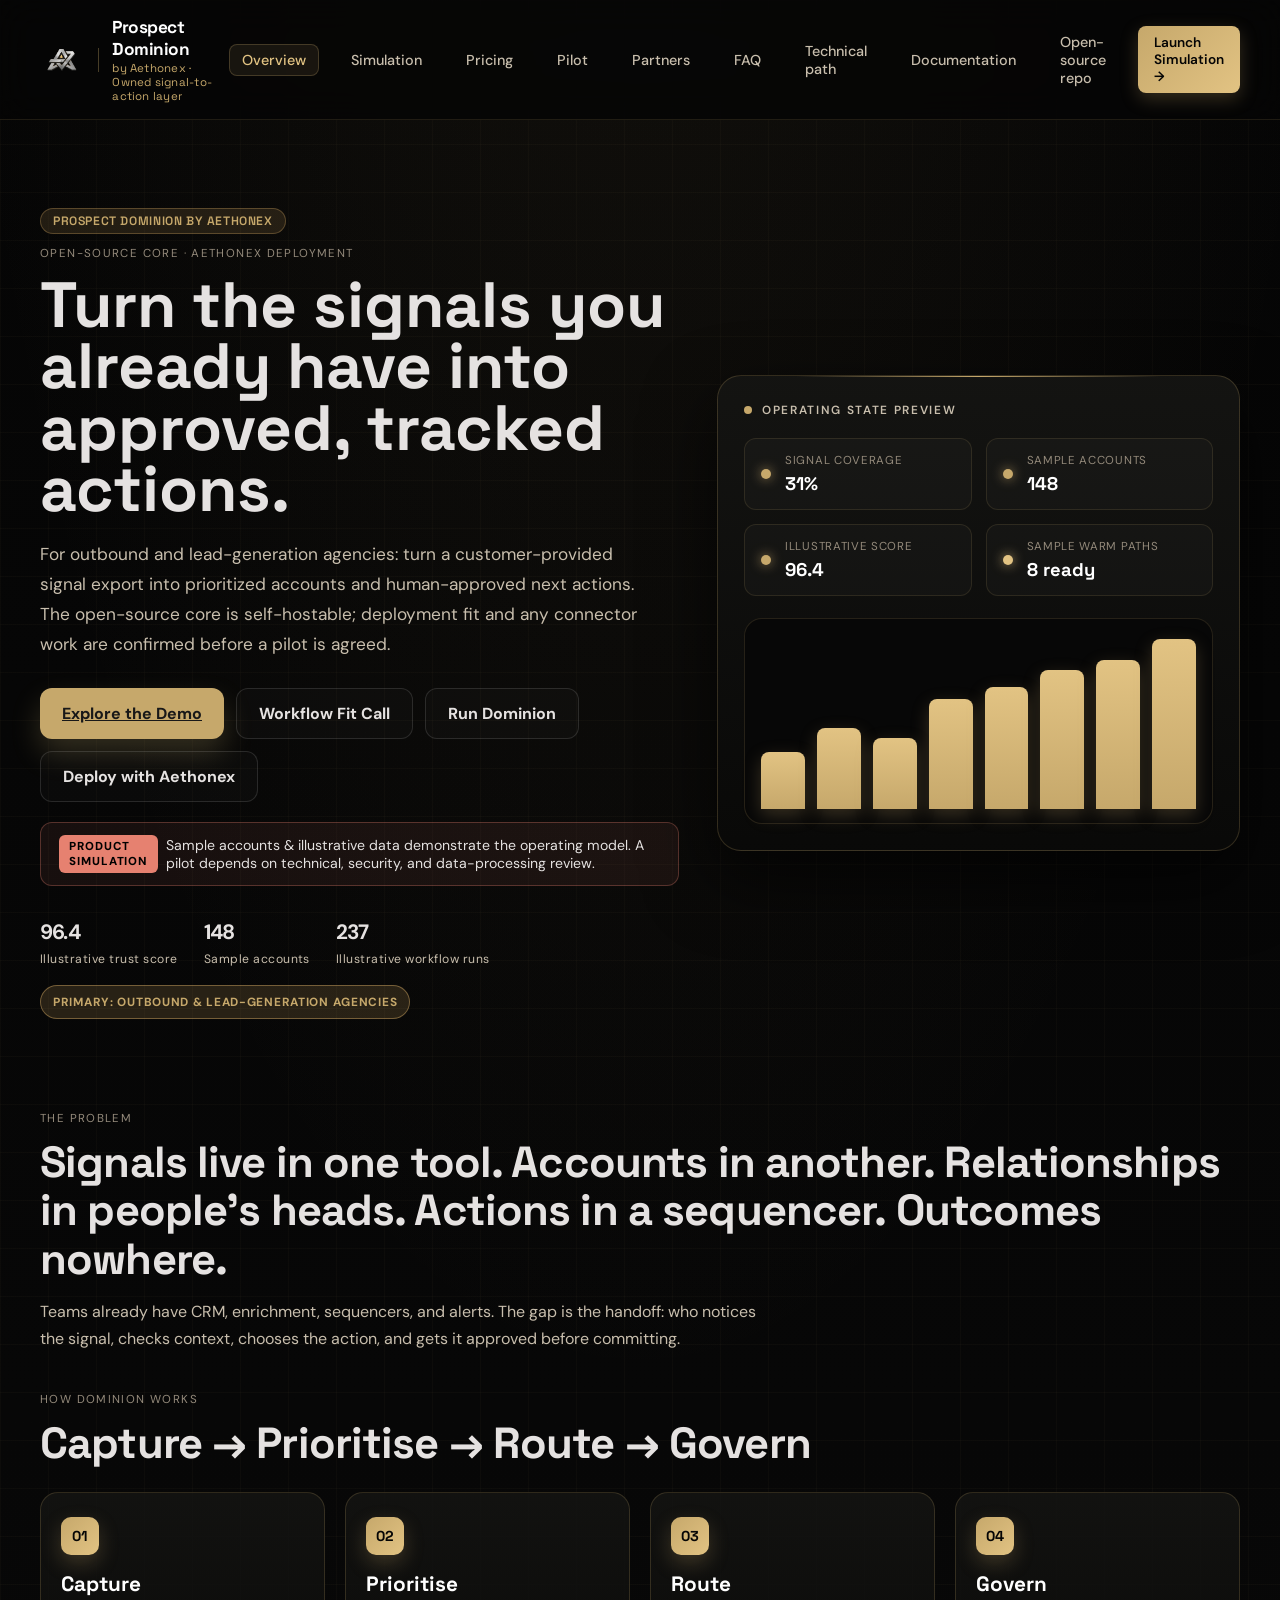
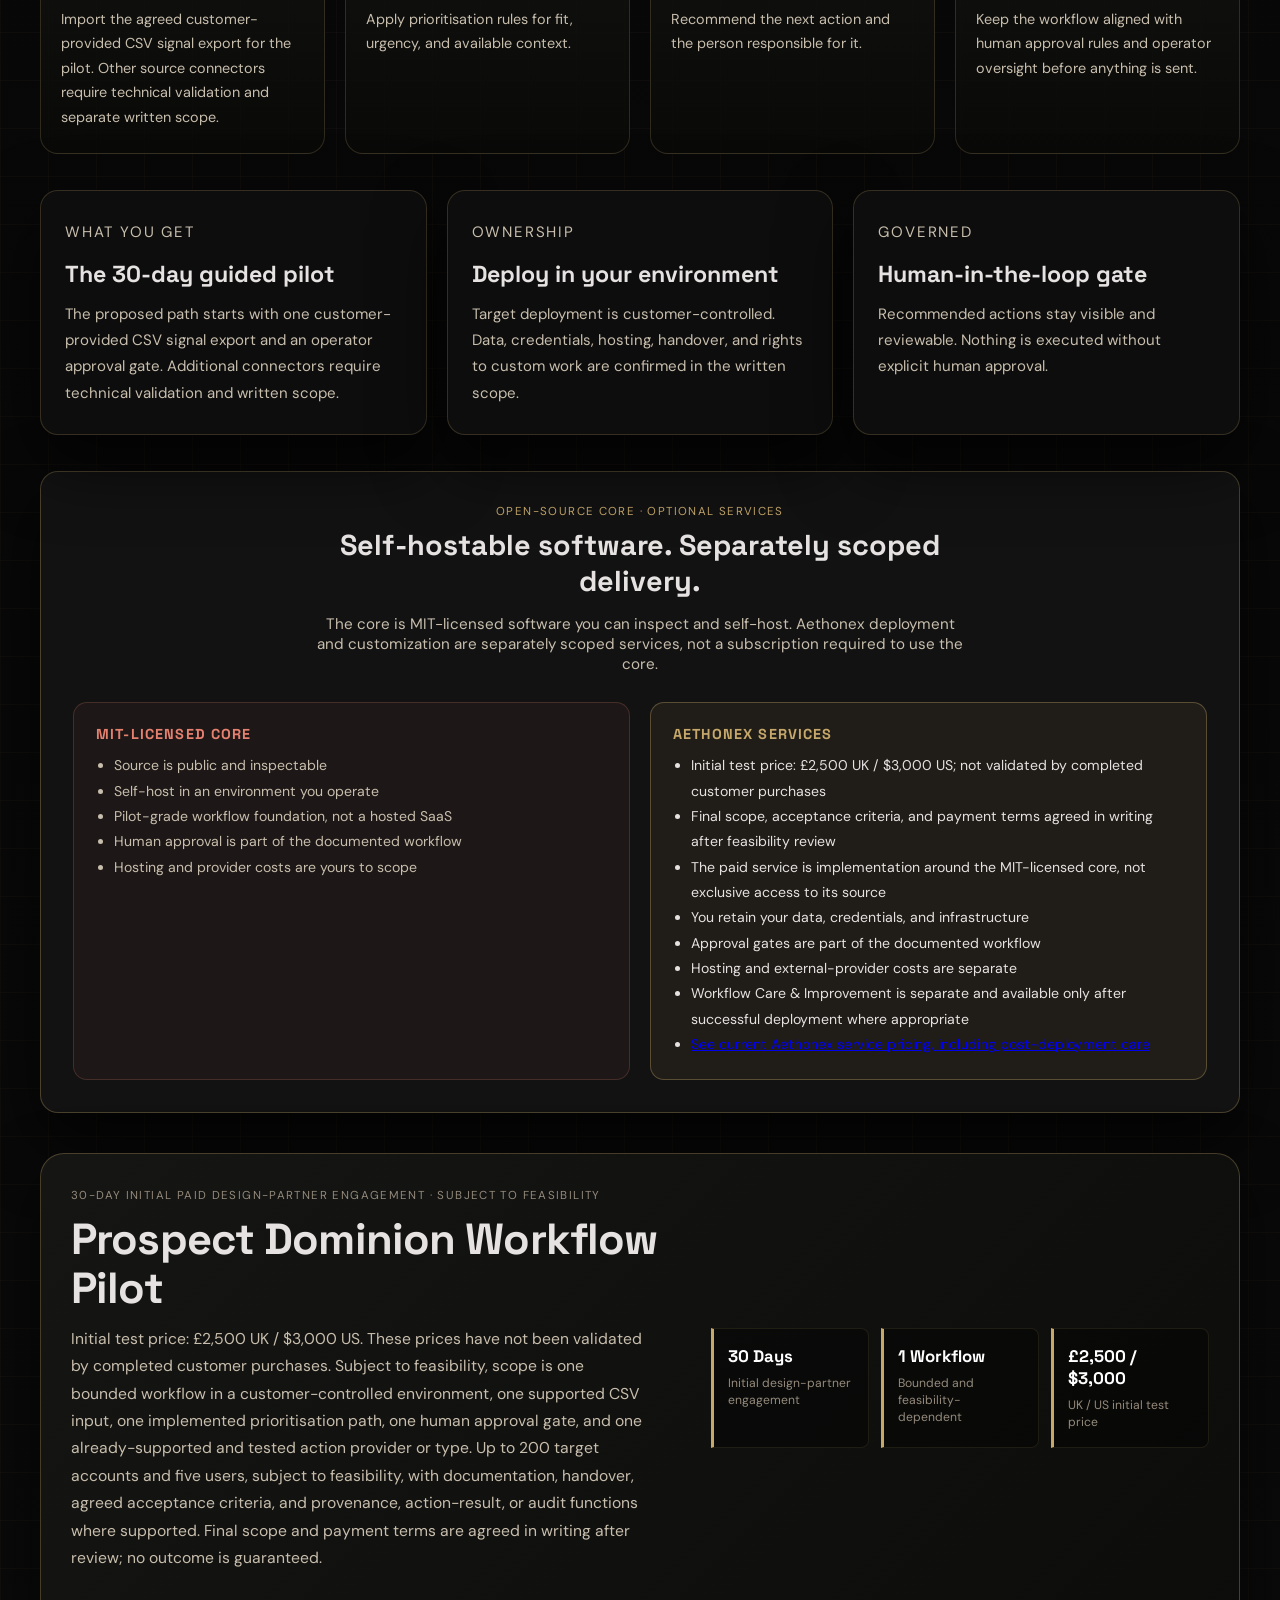
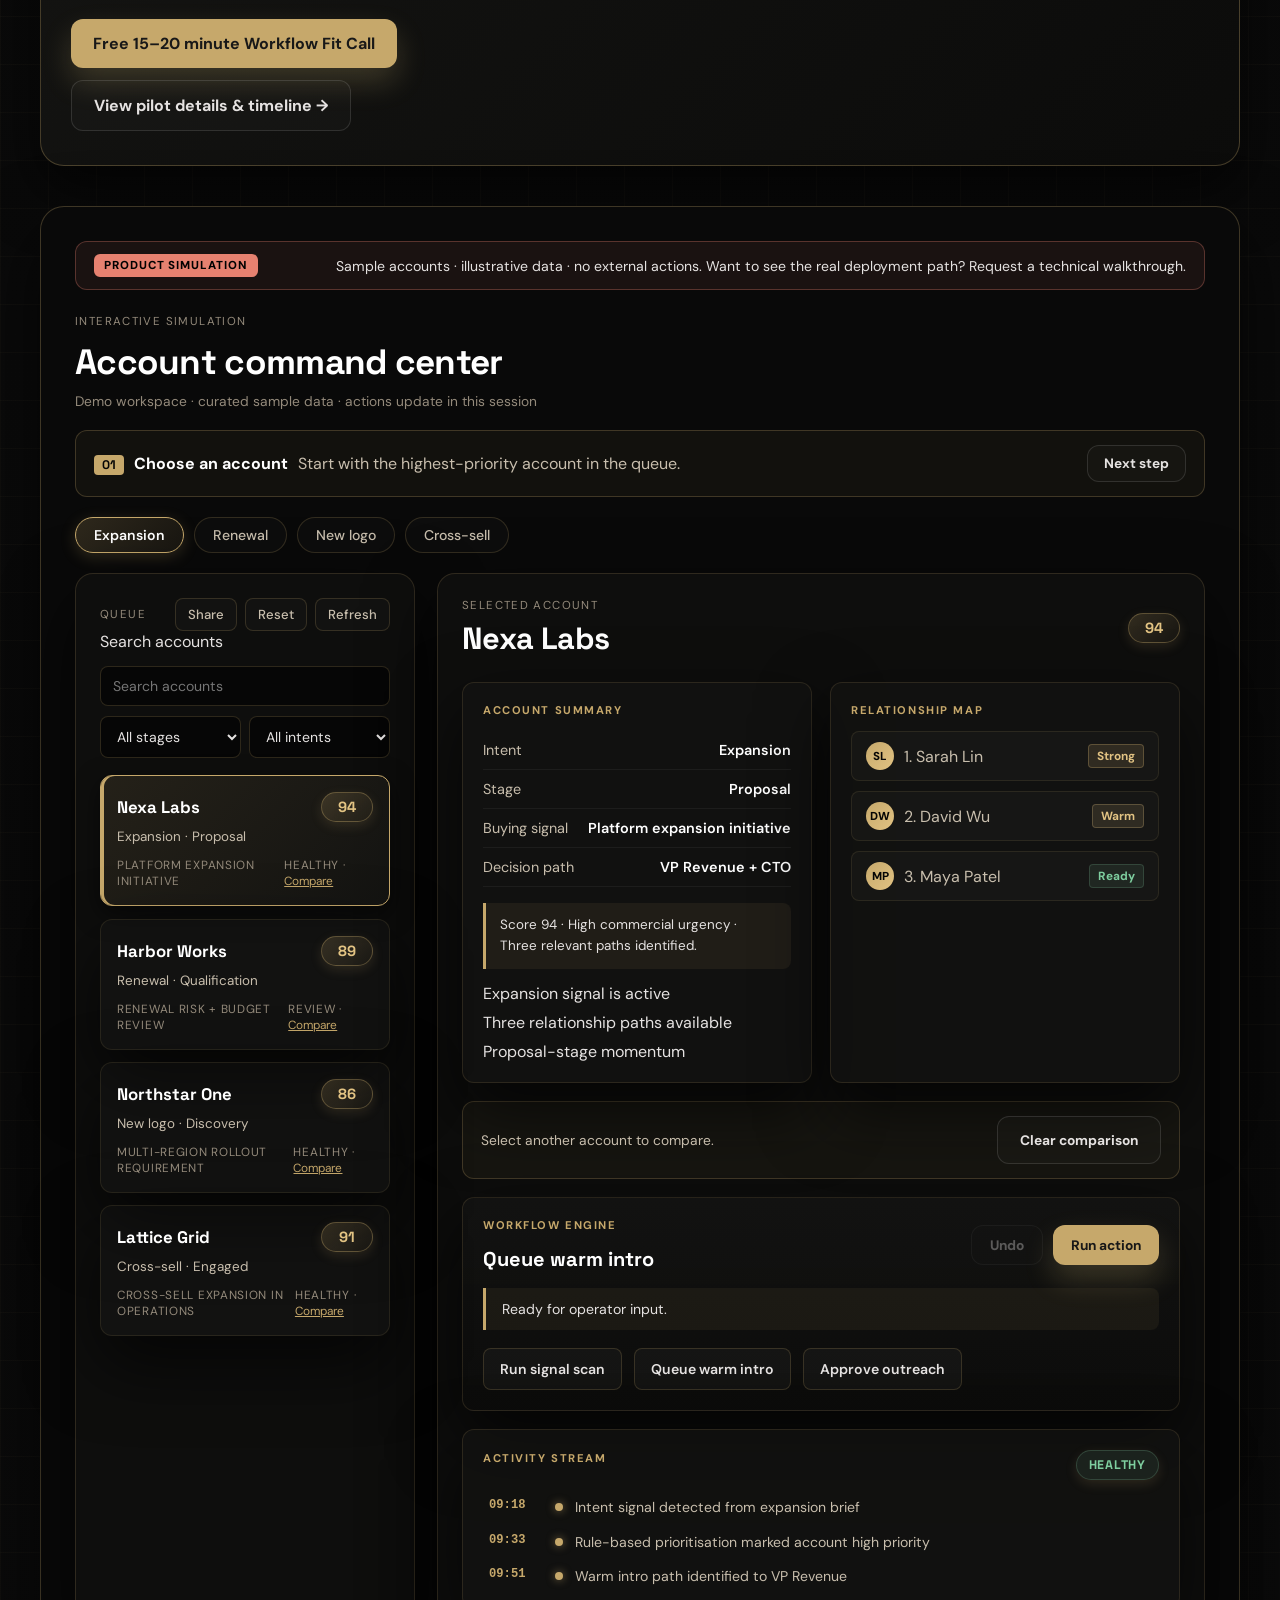
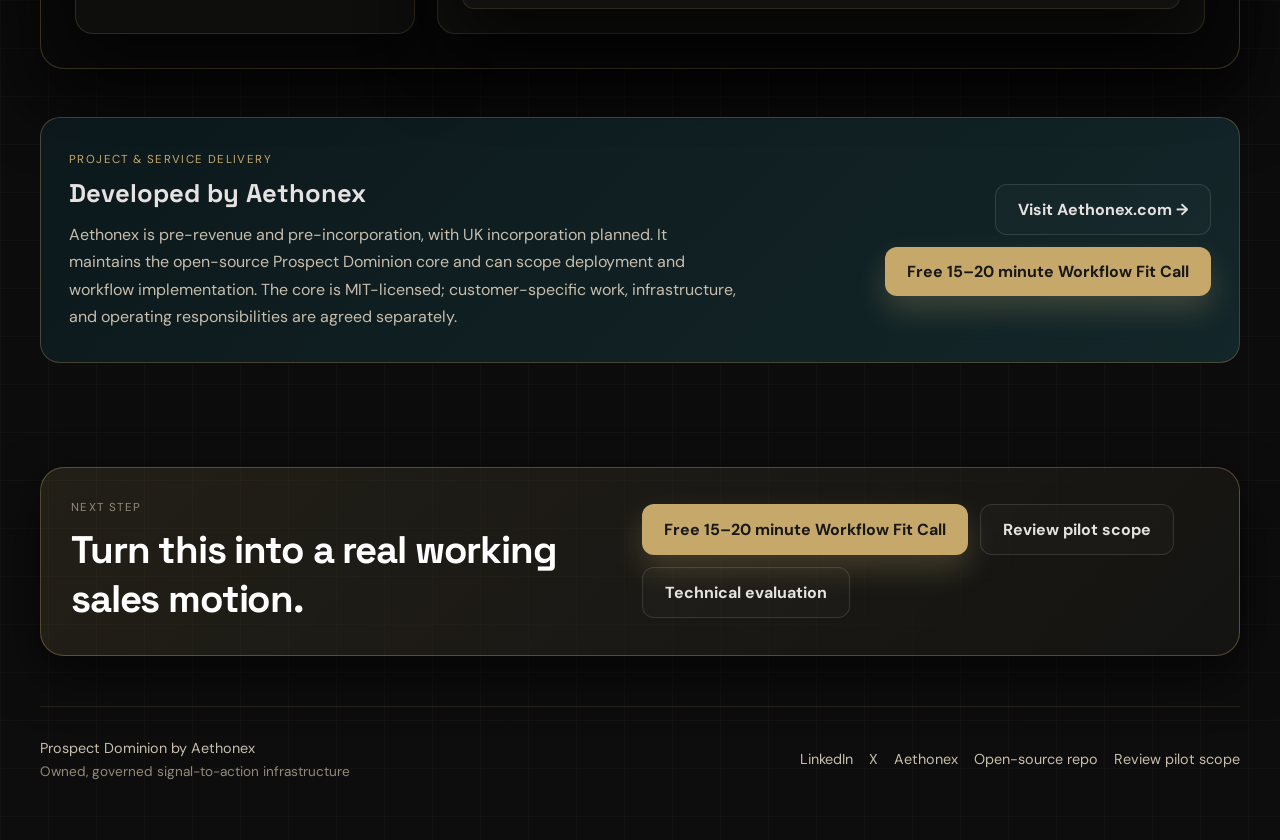
==== commit 79195be9: "Merge remote-tracking branch 'origin/main' into main" ====
--- a/demo/index.html
+++ b/demo/index.html
@@ -3,13 +3,18 @@
   <head>
     <meta charset="UTF-8" />
     <meta name="viewport" content="width=device-width, initial-scale=1.0" />
-    <title>Prospect Dominion by Aethonex | Owned, governed signal-to-action infrastructure</title>
-    <meta name="description" content="Prospect Dominion is an MIT-licensed, self-hostable signal-to-action core. Aethonex offers separately scoped deployment for a proposed outbound agency pilot." />
-    <meta property="og:title" content="Prospect Dominion by Aethonex | Owned, governed signal-to-action infrastructure" />
-    <meta property="og:description" content="An MIT-licensed, self-hostable signal-to-action core, with a proposed CSV-backed outbound agency pilot from Aethonex." />
+    <title>Prospect Dominion by Aethonex | Owned signal-to-action layer</title>
+    <meta name="description" content="Prospect Dominion is an MIT-licensed, self-hostable signal-to-action core. Aethonex offers a 30-day workflow pilot at initial test prices of £2,500 UK / $3,000 US, subject to feasibility." />
+    <link rel="canonical" href="https://dominion.aethonex.com/" />
+    <meta property="og:title" content="Prospect Dominion by Aethonex | Owned signal-to-action layer" />
+    <meta property="og:description" content="An MIT-licensed, self-hostable signal-to-action core, with a bounded workflow pilot at initial test prices of £2,500 UK / $3,000 US, subject to feasibility." />
     <meta property="og:type" content="website" />
     <meta property="og:url" content="https://dominion.aethonex.com/" />
     <meta property="og:image" content="https://dominion.aethonex.com/og-preview.svg" />
+    <meta name="twitter:card" content="summary_large_image" />
+    <meta name="twitter:title" content="Prospect Dominion by Aethonex | Owned signal-to-action layer" />
+    <meta name="twitter:description" content="An MIT-licensed, self-hostable signal-to-action core, with a bounded workflow pilot at initial test prices of £2,500 UK / $3,000 US, subject to feasibility." />
+    <meta name="twitter:image" content="https://dominion.aethonex.com/og-preview.svg" />
     <link rel="icon" href="favicon.svg" type="image/svg+xml" />
     <link rel="preconnect" href="https://fonts.googleapis.com" />
     <link rel="preconnect" href="https://fonts.gstatic.com" crossorigin />
@@ -27,18 +32,19 @@
             <div class="brand-divider"></div>
             <div>
               <div class="brand-name">Prospect Dominion</div>
-              <div class="brand-subtitle">by Aethonex · Owned, governed signal-to-action infrastructure</div>
+              <div class="brand-subtitle">by Aethonex · Owned signal-to-action layer</div>
             </div>
           </a>
 
           <nav class="nav" aria-label="Main navigation">
             <a href="#overview" class="active">Overview</a>
-            <a href="demo/">Product Simulation</a>
-            <a href="pricing/">Pilot Pricing</a>
-            <a href="pilot/">Pilot Scope</a>
+            <a href="demo/">Simulation</a>
+            <a href="pricing/">Pricing</a>
+            <a href="pilot/">Pilot</a>
             <a href="partners/">Partners</a>
             <a href="faq/">FAQ</a>
-            <a href="tester.html">Technical Evaluation</a>
+            <a href="tester.html">Technical path</a>
+            <a href="https://github.com/OU22QUI/Prospect-dominion/tree/main/docs" target="_blank" rel="noopener noreferrer">Documentation</a>
             <a href="https://github.com/OU22QUI/Prospect-dominion" target="_blank" rel="noopener noreferrer">Open-source repo</a>
             <a href="demo/" class="nav-cta-btn">Launch Simulation →</a>
           </nav>
@@ -57,13 +63,14 @@
       <div class="mobile-nav-drawer" id="mobileNavDrawer" aria-hidden="true">
         <a href="#overview" class="mobile-nav-link">Overview</a>
         <a href="demo/" class="mobile-nav-link">Product Simulation</a>
-        <a href="pricing/" class="mobile-nav-link">Pilot Pricing</a>
-        <a href="pilot/" class="mobile-nav-link">Pilot Scope</a>
+        <a href="pricing/" class="mobile-nav-link">Pilot pricing and scope</a>
+        <a href="pilot/" class="mobile-nav-link">Pilot scope</a>
         <a href="partners/" class="mobile-nav-link">Partner Program</a>
         <a href="faq/" class="mobile-nav-link">FAQ</a>
         <a href="tester.html" class="mobile-nav-link">Technical Evaluation</a>
+        <a href="https://github.com/OU22QUI/Prospect-dominion/tree/main/docs" class="mobile-nav-link" target="_blank" rel="noopener noreferrer">Documentation</a>
         <a href="https://github.com/OU22QUI/Prospect-dominion" class="mobile-nav-link" target="_blank" rel="noopener noreferrer">Open-source repository</a>
-        <button class="primary-btn drawer-cta book-walkthrough-btn" type="button">Discuss pilot fit</button>
+        <button class="primary-btn drawer-cta book-walkthrough-btn" type="button">Free 15–20 minute Workflow Fit Call</button>
       </div>
 
       <main>
@@ -78,8 +85,10 @@
             </p>
 
             <div class="cta-row">
-              <button class="primary-btn book-walkthrough-btn" id="requestDemo" type="button">Discuss the pilot</button>
-              <a class="secondary-btn footer-link" href="https://github.com/OU22QUI/Prospect-dominion" target="_blank" rel="noopener noreferrer">View open-source core</a>
+              <a class="primary-btn" href="demo/">Explore the Demo</a>
+              <button class="secondary-btn book-walkthrough-btn" id="requestDemo" type="button">Workflow Fit Call</button>
+              <a class="secondary-btn footer-link" href="https://github.com/OU22QUI/Prospect-dominion/blob/main/docs/QUICKSTART.md" target="_blank" rel="noopener noreferrer">Run Dominion</a>
+              <a class="secondary-btn footer-link" href="pilot/">Deploy with Aethonex</a>
             </div>
 
             <!-- SIMULATION DISCLAIMER -->
@@ -102,7 +111,7 @@
           </div>
 
           <aside class="hero-card" aria-label="Illustrative operating state preview">
-            <div class="card-topline"><span class="sample-indicator" style="display:inline-block;width:8px;height:8px;border-radius:50%;background:#e2c383;margin-right:6px;"></span> Operating state preview (Sample data. Illustrative figures.)</div>
+            <div class="card-topline"><span class="live-indicator"></span> Operating state preview</div>
             <div class="status-grid">
               <div class="mini-stat">
                 <span class="dot ready"></span>
@@ -168,7 +177,7 @@
               <article class="pipeline-card">
                 <span class="pipeline-step">01</span>
                 <h3>Capture</h3>
-                <p>Connect the buying signals your team already collects from selected sources.</p>
+                <p>Import the agreed customer-provided CSV signal export for the pilot. Other source connectors require technical validation and separate written scope.</p>
               </article>
               <article class="pipeline-card">
                 <span class="pipeline-step">02</span>
@@ -230,30 +239,33 @@
               <div style="background: rgba(198, 168, 107, 0.08); border: 1px solid rgba(198, 168, 107, 0.35); padding: 22px; border-radius: 14px;">
                 <h4 style="color: var(--accent); margin: 0 0 10px; font-family: 'Space Grotesk', sans-serif; text-transform: uppercase; font-size: 0.9rem; letter-spacing: 0.08em;">Aethonex services</h4>
                 <ul style="margin: 0; padding-left: 18px; color: var(--text); font-size: 0.88rem; line-height: 1.8;">
-                  <li>Proposed $4,500 fee for the defined pilot scope</li>
-                  <li>Self-host the MIT-licensed core in your environment</li>
+                  <li>Initial test price: £2,500 UK / $3,000 US; not validated by completed customer purchases</li>
+                  <li>Final scope, acceptance criteria, and payment terms agreed in writing after feasibility review</li>
+                  <li>The paid service is implementation around the MIT-licensed core, not exclusive access to its source</li>
                   <li>You retain your data, credentials, and infrastructure</li>
                   <li>Approval gates are part of the documented workflow</li>
                   <li>Hosting and external-provider costs are separate</li>
+                  <li>Workflow Care &amp; Improvement is separate and available only after successful deployment where appropriate</li>
+                  <li><a href="https://www.aethonex.com/pricing/">See current Aethonex service pricing, including post-deployment care</a></li>
                 </ul>
               </div>
             </div>
           </section>
 
-          <!-- 30-DAY PILOT PROMOTION PANEL -->
+          <!-- 30-day workflow pilot offer -->
           <section class="deployment-panel" aria-labelledby="deploymentTitle">
             <div>
-              <p class="eyebrow">Proposed pilot</p>
-              <h2 class="section-title" id="deploymentTitle">Proposed Dominion Pilot — $4,500</h2>
-              <p class="deployment-copy">A proposed 30-day scope: one CSV signal input, prioritisation, a human approval step, outcome logging, and handover. Hosting, external providers, and any additional connector work must be agreed separately in writing.</p>
+              <p class="eyebrow">30-day initial paid design-partner engagement · subject to feasibility</p>
+              <h2 class="section-title" id="deploymentTitle">Prospect Dominion Workflow Pilot</h2>
+              <p class="deployment-copy">Initial test price: £2,500 UK / $3,000 US. These prices have not been validated by completed customer purchases. Subject to feasibility, scope is one bounded workflow in a customer-controlled environment, one supported CSV input, one implemented prioritisation path, one human approval gate, and one already-supported and tested action provider or type. Up to 200 target accounts and five users, subject to feasibility, with documentation, handover, agreed acceptance criteria, and provenance, action-result, or audit functions where supported. Final scope and payment terms are agreed in writing after review; no outcome is guaranteed.</p>
             </div>
             <div class="deployment-options">
-              <div><strong>30 Days</strong><span>Proposed duration</span></div>
-              <div><strong>1 Workflow</strong><span>First high-impact loop</span></div>
-              <div><strong>$4,500 proposed</strong><span>Final scope in writing</span></div>
+              <div><strong>30 Days</strong><span>Initial design-partner engagement</span></div>
+              <div><strong>1 Workflow</strong><span>Bounded and feasibility-dependent</span></div>
+              <div><strong>£2,500 / $3,000</strong><span>UK / US initial test price</span></div>
             </div>
             <div style="display: flex; gap: 12px; flex-wrap: wrap;">
-              <button class="primary-btn book-walkthrough-btn" type="button">Discuss the pilot</button>
+              <button class="primary-btn book-walkthrough-btn" type="button">Free 15–20 minute Workflow Fit Call</button>
               <a class="secondary-btn" href="pilot/" style="text-decoration: none;">View pilot details &amp; timeline →</a>
             </div>
           </section>
@@ -380,16 +392,16 @@
             </div>
           </section>
 
-          <!-- BUILT BY AETHONEX (FOUNDER / COMPANY CREDIBILITY SECTION) -->
+          <!-- Aethonex project and services -->
           <section class="built-by-aethonex">
             <div>
-              <p class="eyebrow" style="color: var(--accent);">Built by Aethonex</p>
-              <h3>Built by Aethonex</h3>
-              <p>Aethonex maintains the open-source Prospect Dominion core and can scope deployment and workflow implementation. The core is MIT-licensed; customer-specific work, infrastructure, and operating responsibilities are agreed separately.</p>
+              <p class="eyebrow" style="color: var(--accent);">Project &amp; service delivery</p>
+              <h3>Developed by Aethonex</h3>
+              <p>Aethonex is pre-revenue and pre-incorporation, with UK incorporation planned. It maintains the open-source Prospect Dominion core and can scope deployment and workflow implementation. The core is MIT-licensed; customer-specific work, infrastructure, and operating responsibilities are agreed separately.</p>
             </div>
             <div style="text-align: right; display: flex; flex-direction: column; gap: 12px; align-items: flex-end;">
               <a href="https://aethonex.com" target="_blank" rel="noopener noreferrer" class="secondary-btn" style="text-decoration: none;">Visit Aethonex.com →</a>
-              <button class="primary-btn book-walkthrough-btn" type="button">Discuss the pilot</button>
+              <button class="primary-btn book-walkthrough-btn" type="button">Free 15–20 minute Workflow Fit Call</button>
             </div>
           </section>
         </section>
@@ -399,9 +411,9 @@
       <dialog class="demo-dialog" id="demoDialog" aria-labelledby="dialogTitle">
         <button class="dialog-close" id="closeDialog" type="button" aria-label="Close product walkthrough panel">&times;</button>
         <p class="feature-label">External scheduling</p>
-        <h2 id="dialogTitle">Discuss proposed pilot fit</h2>
-        <p>The next step opens Cal.com to schedule a discussion. Review <a href="https://cal.com/privacy" target="_blank" rel="noopener noreferrer">Cal.com's privacy information</a> before providing contact details; do not include customer or confidential data.</p>
-        <a class="primary-btn" href="https://cal.com/aethonex/20-min" target="_blank" rel="noopener noreferrer">Continue to Cal.com</a>
+        <h2 id="dialogTitle">Free Workflow Fit Call · 15–20 minutes</h2>
+        <p>This qualification call checks whether a relevant workflow and feasible next step exist. It is not a free technical audit or implementation. Continue to Aethonex's free Workflow Fit Call page to review details and book; booking may open Cal.com. Review <a href="https://cal.com/privacy" target="_blank" rel="noopener noreferrer">Cal.com's privacy information</a> before providing contact details; do not include customer or confidential data.</p>
+        <a class="primary-btn" href="https://www.aethonex.com/demo/">Continue to Workflow Fit Call</a>
         <div class="dialog-actions">
           <a class="secondary-btn dialog-link" href="tester.html">Open technical evaluation</a>
           <a class="secondary-btn dialog-link" href="pilot/">View 30-day pilot scope</a>
@@ -415,7 +427,7 @@
             <h3>Turn this into a real working sales motion.</h3>
           </div>
           <div class="cta-panel-actions">
-            <button class="primary-btn book-walkthrough-btn" id="finalBookDemo" type="button">Discuss the pilot</button>
+            <button class="primary-btn book-walkthrough-btn" id="finalBookDemo" type="button">Free 15–20 minute Workflow Fit Call</button>
             <a class="secondary-btn footer-link" href="pilot/">Review pilot scope</a>
             <a class="secondary-btn footer-link" href="tester.html">Technical evaluation</a>
           </div>
@@ -441,6 +453,6 @@
     </div>
 
     <script src="config.js"></script>
-    <script src="script.js"></script>
+    <script src="script.js?v=08a06cb"></script>
   </body>
 </html>
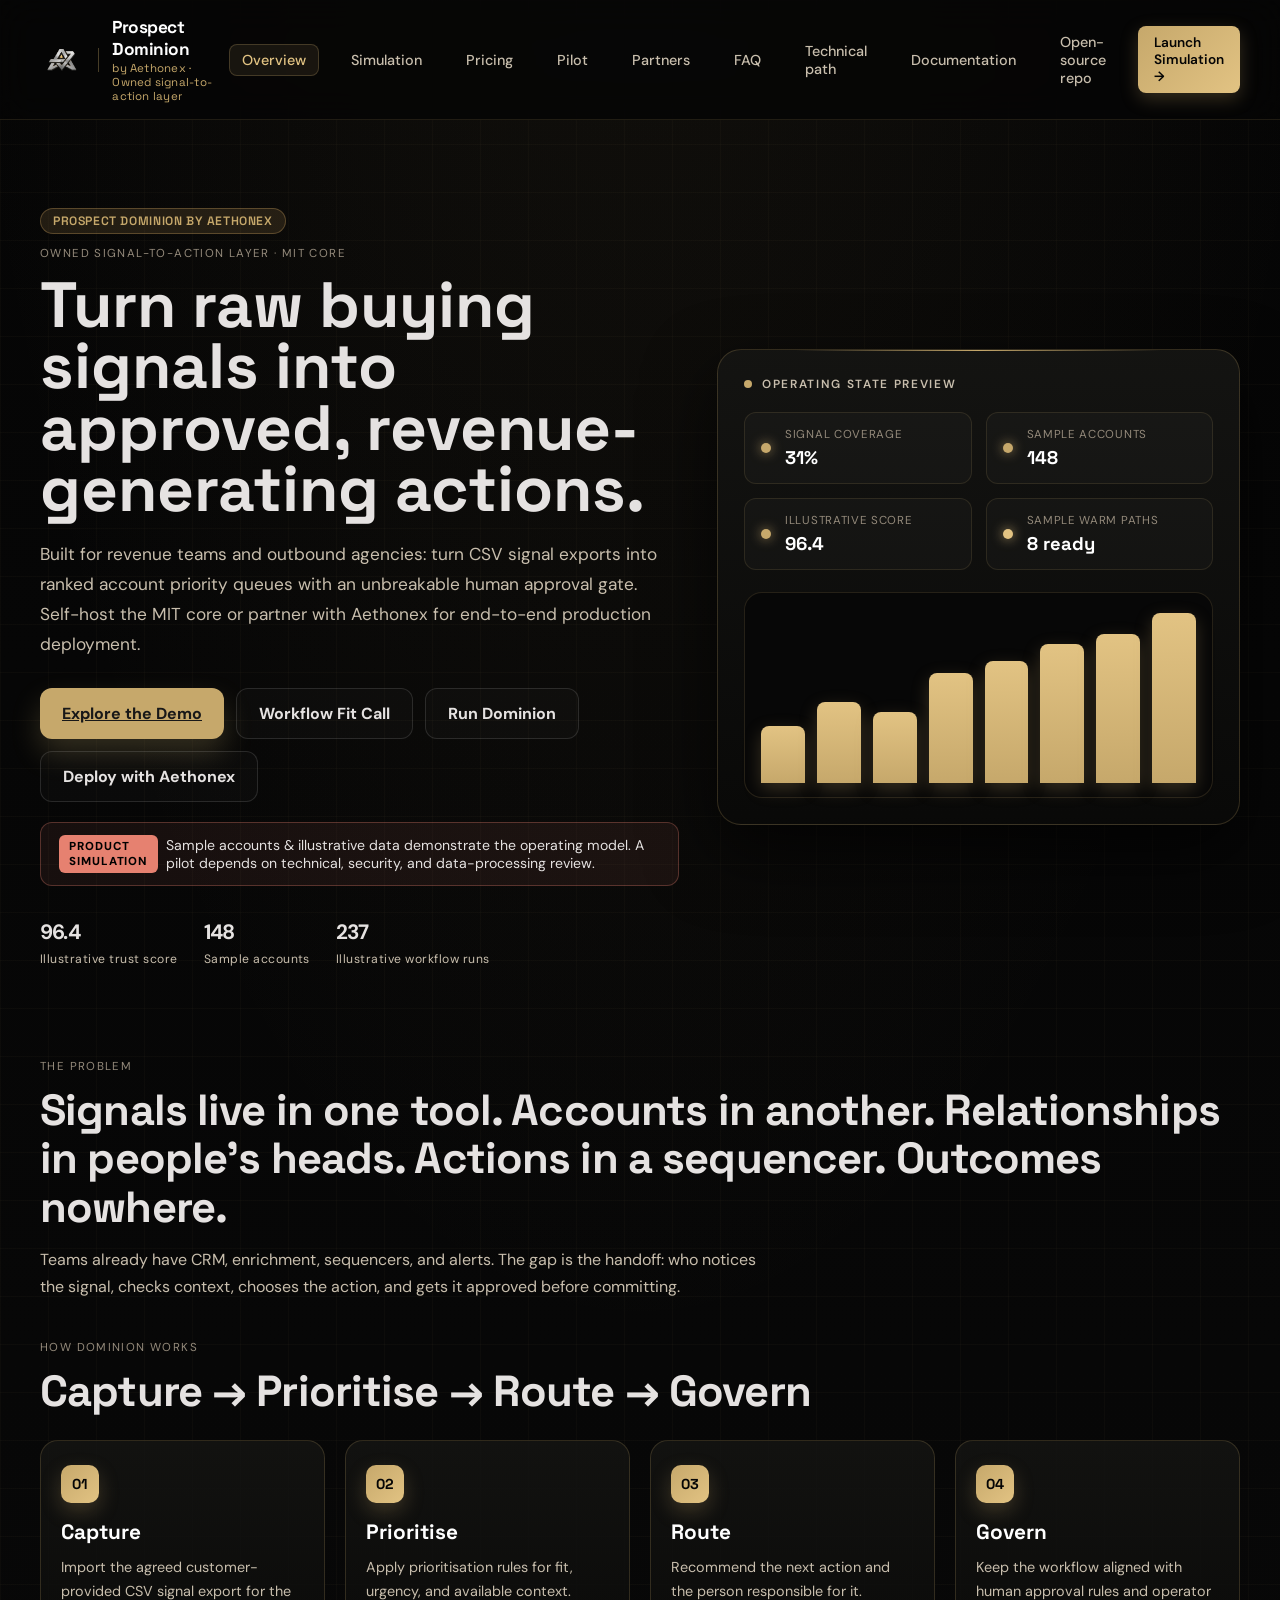
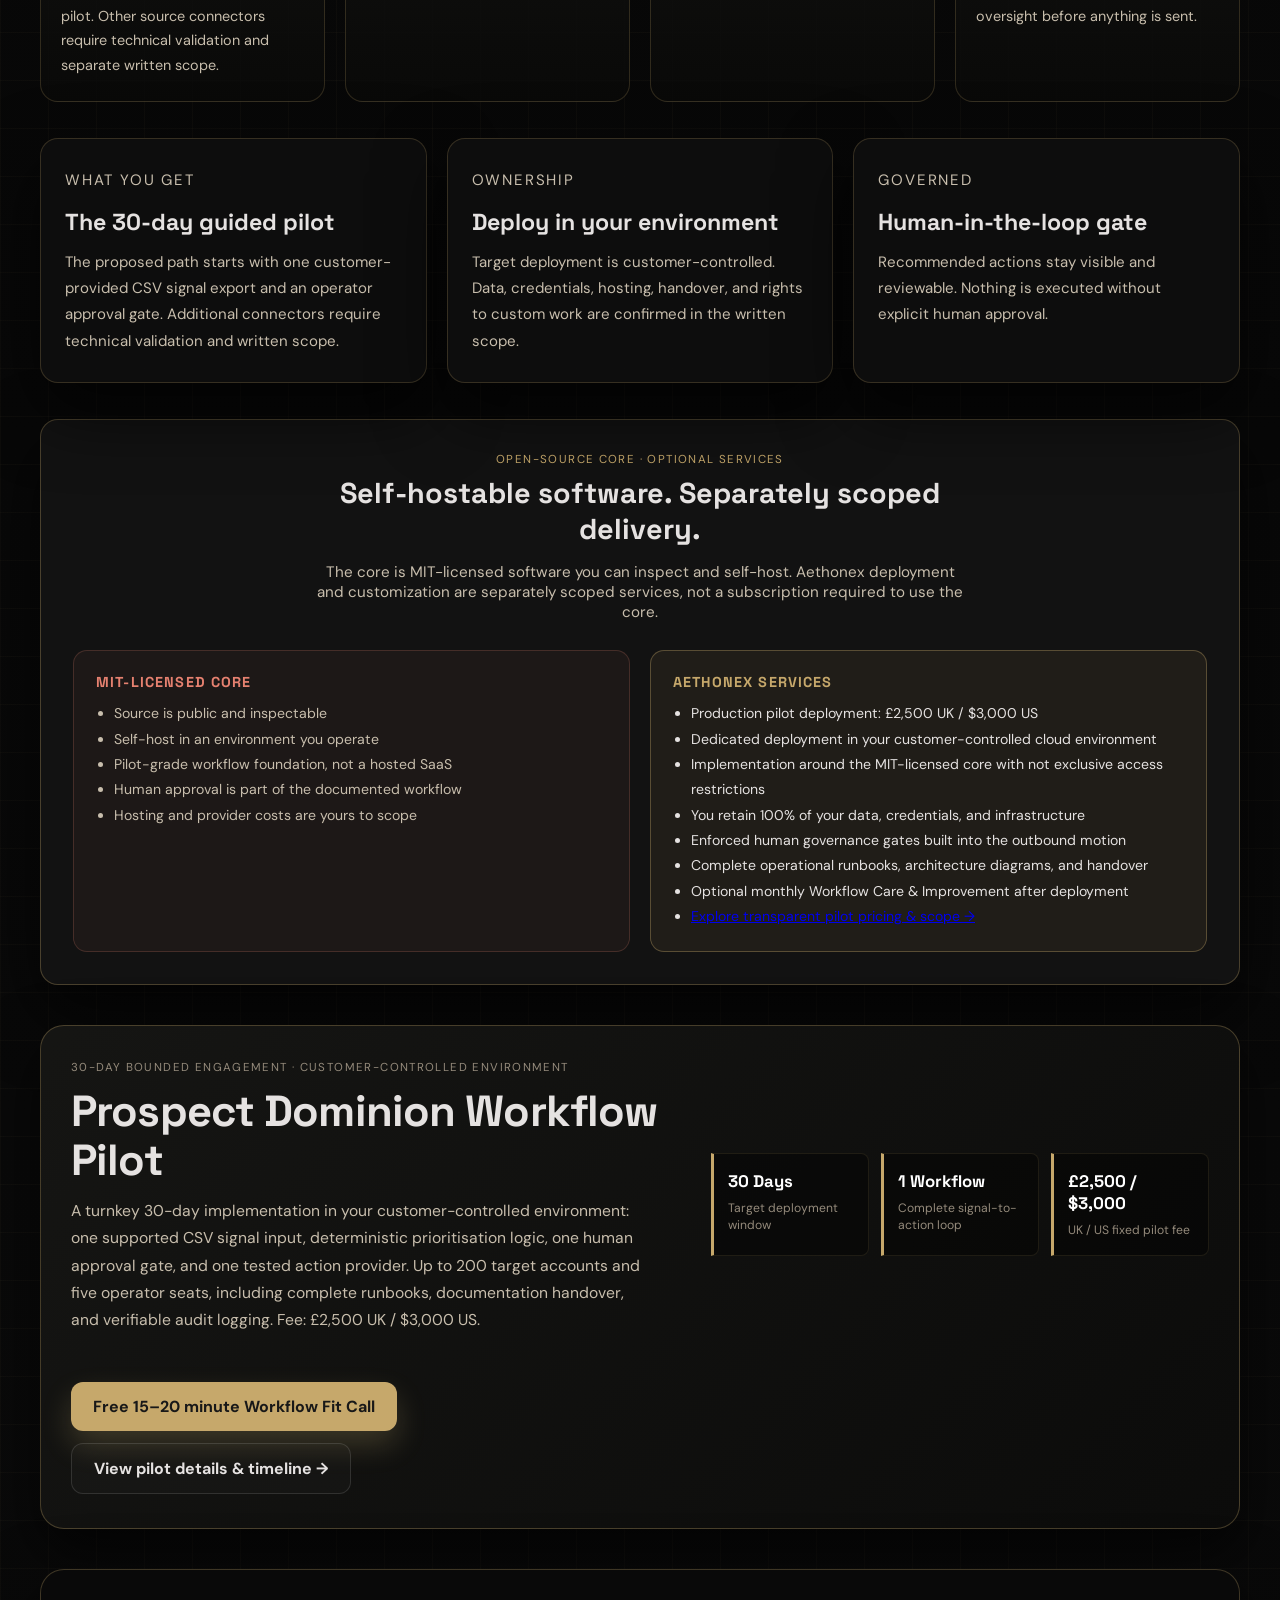
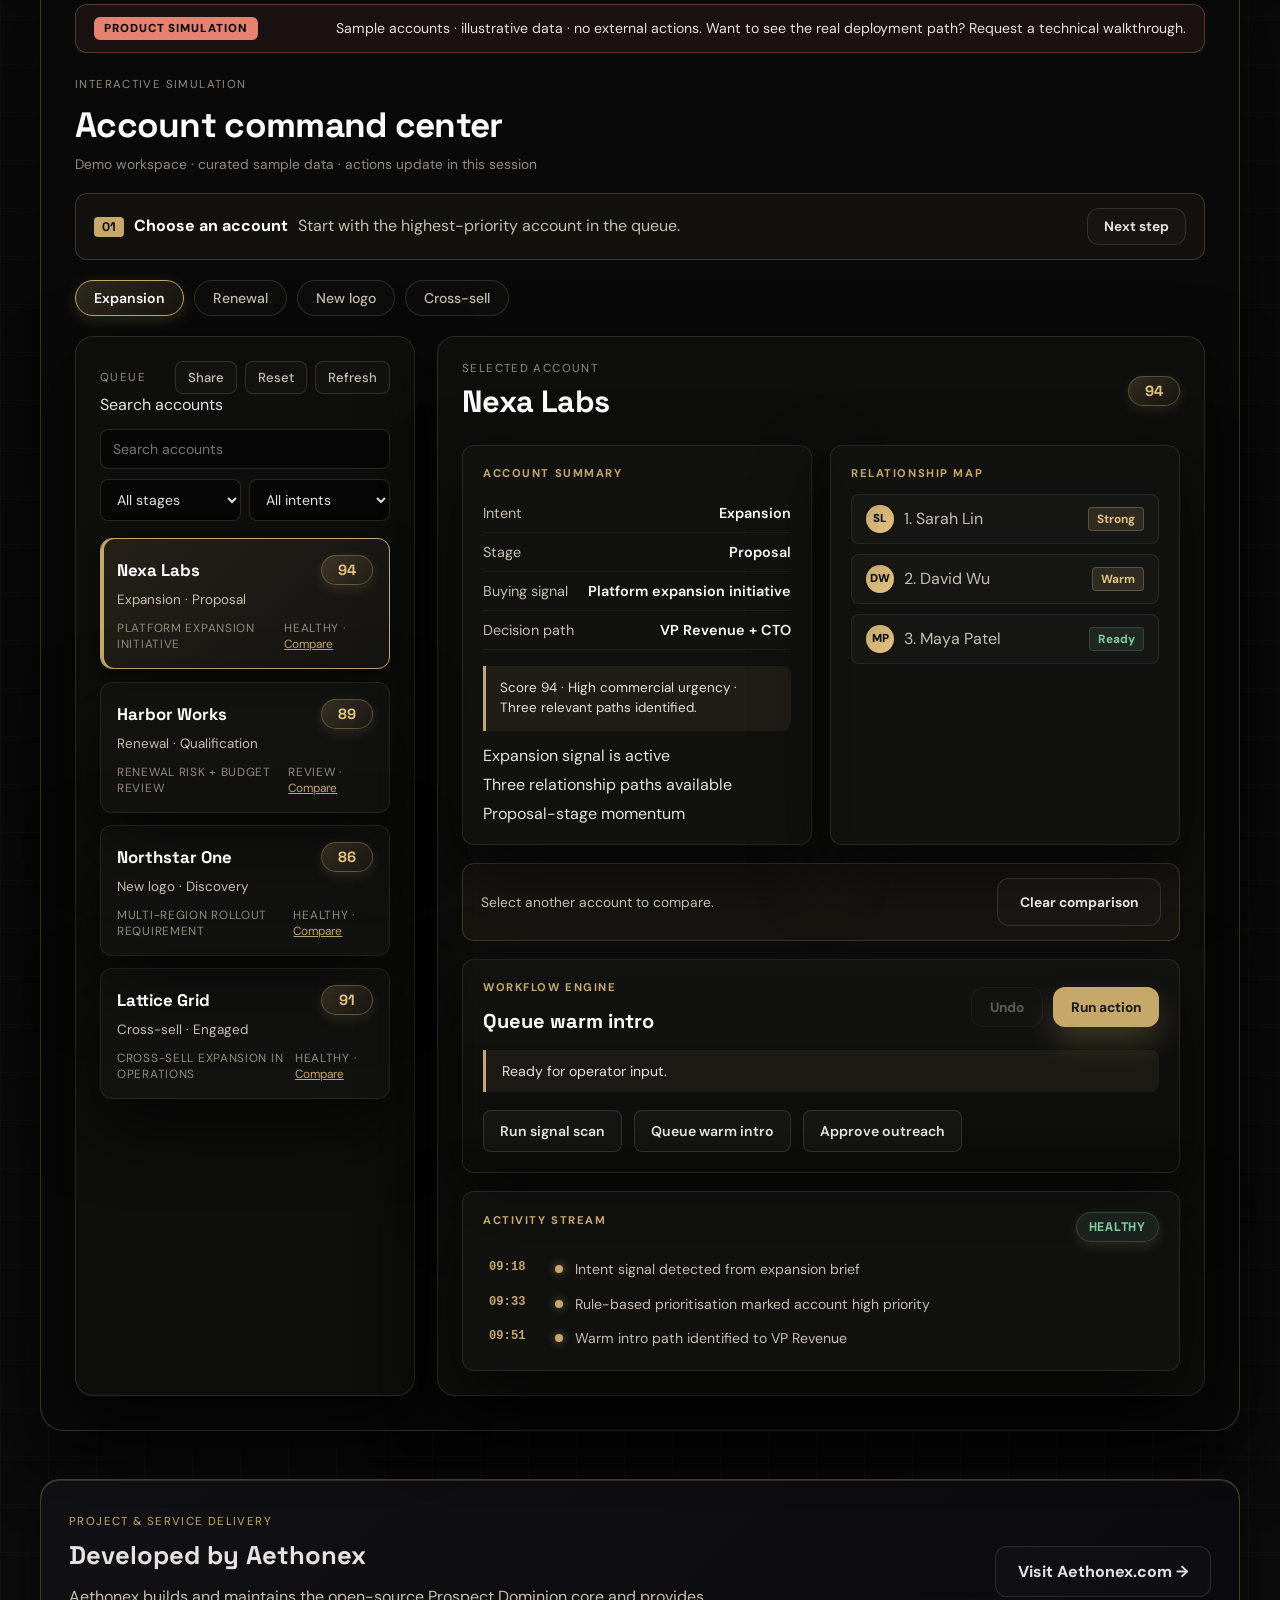
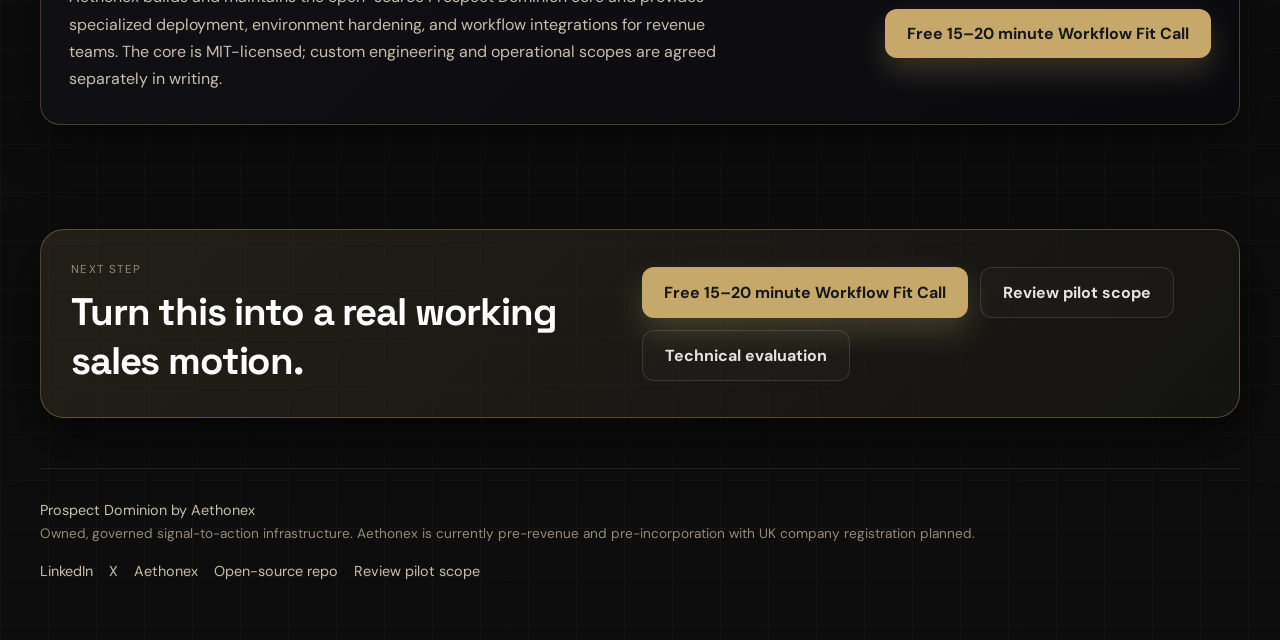
==== commit 3ec71215: "style(demo): purge internal disclaimers, elevate obsidian-gold styling, and professionalize partner " ====
--- a/demo/index.html
+++ b/demo/index.html
@@ -78,10 +78,10 @@
         <section class="container hero-content" id="overview">
           <div class="hero-copy">
             <div class="parent-tag">Prospect Dominion by Aethonex</div>
-            <p class="eyebrow">Open-source core · Aethonex deployment</p>
-            <h1>Turn the signals you already have into approved, tracked actions.</h1>
+            <p class="eyebrow">Owned signal-to-action layer · MIT Core</p>
+            <h1>Turn raw buying signals into approved, revenue-generating actions.</h1>
             <p class="lede">
-              For outbound and lead-generation agencies: turn a customer-provided signal export into prioritized accounts and human-approved next actions. The open-source core is self-hostable; deployment fit and any connector work are confirmed before a pilot is agreed.
+              Built for revenue teams and outbound agencies: turn CSV signal exports into ranked account priority queues with an unbreakable human approval gate. Self-host the MIT core or partner with Aethonex for end-to-end production deployment.
             </p>
 
             <div class="cta-row">
@@ -105,9 +105,7 @@
               <div><strong id="workflowRuns">237</strong><span>Illustrative workflow runs</span></div>
             </div>
 
-            <div class="buyer-badges" aria-label="Audience fit" style="margin-top: 18px;">
-              <span style="background: rgba(232, 184, 109, 0.15); border: 1px solid rgba(232, 184, 109, 0.4); color: var(--accent); font-weight: 700;">Primary: Outbound &amp; lead-generation agencies</span>
-            </div>
+
           </div>
 
           <aside class="hero-card" aria-label="Illustrative operating state preview">
@@ -239,14 +237,14 @@
               <div style="background: rgba(198, 168, 107, 0.08); border: 1px solid rgba(198, 168, 107, 0.35); padding: 22px; border-radius: 14px;">
                 <h4 style="color: var(--accent); margin: 0 0 10px; font-family: 'Space Grotesk', sans-serif; text-transform: uppercase; font-size: 0.9rem; letter-spacing: 0.08em;">Aethonex services</h4>
                 <ul style="margin: 0; padding-left: 18px; color: var(--text); font-size: 0.88rem; line-height: 1.8;">
-                  <li>Initial test price: £2,500 UK / $3,000 US; not validated by completed customer purchases</li>
-                  <li>Final scope, acceptance criteria, and payment terms agreed in writing after feasibility review</li>
-                  <li>The paid service is implementation around the MIT-licensed core, not exclusive access to its source</li>
-                  <li>You retain your data, credentials, and infrastructure</li>
-                  <li>Approval gates are part of the documented workflow</li>
-                  <li>Hosting and external-provider costs are separate</li>
-                  <li>Workflow Care &amp; Improvement is separate and available only after successful deployment where appropriate</li>
-                  <li><a href="https://www.aethonex.com/pricing/">See current Aethonex service pricing, including post-deployment care</a></li>
+                  <li>Production pilot deployment: £2,500 UK / $3,000 US</li>
+                  <li>Dedicated deployment in your customer-controlled cloud environment</li>
+                  <li>Implementation around the MIT-licensed core with not exclusive access restrictions</li>
+                  <li>You retain 100% of your data, credentials, and infrastructure</li>
+                  <li>Enforced human governance gates built into the outbound motion</li>
+                  <li>Complete operational runbooks, architecture diagrams, and handover</li>
+                  <li>Optional monthly Workflow Care &amp; Improvement after deployment</li>
+                  <li><a href="pricing/">Explore transparent pilot pricing &amp; scope →</a></li>
                 </ul>
               </div>
             </div>
@@ -255,14 +253,14 @@
           <!-- 30-day workflow pilot offer -->
           <section class="deployment-panel" aria-labelledby="deploymentTitle">
             <div>
-              <p class="eyebrow">30-day initial paid design-partner engagement · subject to feasibility</p>
+              <p class="eyebrow">30-day bounded engagement · customer-controlled environment</p>
               <h2 class="section-title" id="deploymentTitle">Prospect Dominion Workflow Pilot</h2>
-              <p class="deployment-copy">Initial test price: £2,500 UK / $3,000 US. These prices have not been validated by completed customer purchases. Subject to feasibility, scope is one bounded workflow in a customer-controlled environment, one supported CSV input, one implemented prioritisation path, one human approval gate, and one already-supported and tested action provider or type. Up to 200 target accounts and five users, subject to feasibility, with documentation, handover, agreed acceptance criteria, and provenance, action-result, or audit functions where supported. Final scope and payment terms are agreed in writing after review; no outcome is guaranteed.</p>
+              <p class="deployment-copy">A turnkey 30-day implementation in your customer-controlled environment: one supported CSV signal input, deterministic prioritisation logic, one human approval gate, and one tested action provider. Up to 200 target accounts and five operator seats, including complete runbooks, documentation handover, and verifiable audit logging. Fee: £2,500 UK / $3,000 US.</p>
             </div>
             <div class="deployment-options">
-              <div><strong>30 Days</strong><span>Initial design-partner engagement</span></div>
-              <div><strong>1 Workflow</strong><span>Bounded and feasibility-dependent</span></div>
-              <div><strong>£2,500 / $3,000</strong><span>UK / US initial test price</span></div>
+              <div><strong>30 Days</strong><span>Target deployment window</span></div>
+              <div><strong>1 Workflow</strong><span>Complete signal-to-action loop</span></div>
+              <div><strong>£2,500 / $3,000</strong><span>UK / US fixed pilot fee</span></div>
             </div>
             <div style="display: flex; gap: 12px; flex-wrap: wrap;">
               <button class="primary-btn book-walkthrough-btn" type="button">Free 15–20 minute Workflow Fit Call</button>
@@ -397,7 +395,7 @@
             <div>
               <p class="eyebrow" style="color: var(--accent);">Project &amp; service delivery</p>
               <h3>Developed by Aethonex</h3>
-              <p>Aethonex is pre-revenue and pre-incorporation, with UK incorporation planned. It maintains the open-source Prospect Dominion core and can scope deployment and workflow implementation. The core is MIT-licensed; customer-specific work, infrastructure, and operating responsibilities are agreed separately.</p>
+              <p>Aethonex builds and maintains the open-source Prospect Dominion core and provides specialized deployment, environment hardening, and workflow integrations for revenue teams. The core is MIT-licensed; custom engineering and operational scopes are agreed separately in writing.</p>
             </div>
             <div style="text-align: right; display: flex; flex-direction: column; gap: 12px; align-items: flex-end;">
               <a href="https://aethonex.com" target="_blank" rel="noopener noreferrer" class="secondary-btn" style="text-decoration: none;">Visit Aethonex.com →</a>
@@ -437,7 +435,7 @@
       <footer class="container footer">
         <div class="footer-brand">
           <div>Prospect Dominion by Aethonex</div>
-          <div class="footer-note">Owned, governed signal-to-action infrastructure</div>
+          <div class="footer-note">Owned, governed signal-to-action infrastructure. Aethonex is currently pre-revenue and pre-incorporation with UK company registration planned.</div>
         </div>
         <div class="footer-meta" aria-label="Aethonex links and conversion paths">
           <a href="https://www.linkedin.com/company/aethonex" target="_blank" rel="noopener noreferrer">LinkedIn</a>
--- a/demo/styles.css
+++ b/demo/styles.css
@@ -1742,10 +1742,18 @@
   display: flex;
   flex-direction: column;
   gap: 12px;
-  padding: 24px 22px;
+  padding: 28px 24px;
   border: 1px solid var(--panel-border);
-  border-radius: 10px;
+  border-radius: var(--radius-lg);
   background: var(--panel);
+  backdrop-filter: blur(12px);
+  transition: transform 0.2s ease, border-color 0.2s ease, box-shadow 0.2s ease;
+}
+
+.price-card:hover {
+  transform: translateY(-3px);
+  border-color: rgba(198, 168, 107, 0.4);
+  box-shadow: var(--shadow-sm);
 }
 
 .price-card h2 {
@@ -1778,8 +1786,8 @@
 }
 
 .featured-price {
-  border-color: var(--teal);
-  box-shadow: inset 0 3px 0 var(--teal);
+  border-color: var(--accent);
+  box-shadow: 0 12px 35px rgba(198, 168, 107, 0.15), inset 0 2px 0 var(--accent);
 }
 
 .commercial-note,
@@ -2118,7 +2126,15 @@
   background: var(--panel);
   border: 1px solid var(--panel-border);
   border-radius: 18px;
-  padding: 24px;
+  padding: 26px 24px;
+  backdrop-filter: blur(12px);
+  transition: transform 0.2s ease, border-color 0.2s ease, box-shadow 0.2s ease;
+}
+
+.qa-card:hover {
+  transform: translateY(-2px);
+  border-color: rgba(198, 168, 107, 0.35);
+  box-shadow: var(--shadow-sm);
 }
 
 .qa-card .qa-number {
@@ -2147,8 +2163,9 @@
   margin-top: 48px;
   padding: 32px 28px;
   border-radius: 20px;
-  background: linear-gradient(135deg, rgba(13, 26, 29, 0.95), rgba(20, 40, 43, 0.95));
-  border: 1px solid rgba(232, 184, 109, 0.25);
+  background: linear-gradient(135deg, rgba(18, 18, 22, 0.95), rgba(10, 10, 14, 0.98));
+  border: 1px solid rgba(198, 168, 107, 0.3);
+  box-shadow: 0 18px 45px rgba(0, 0, 0, 0.5), inset 0 1px 0 rgba(198, 168, 107, 0.2);
   display: grid;
   grid-template-columns: 1.2fr 0.8fr;
   gap: 28px;
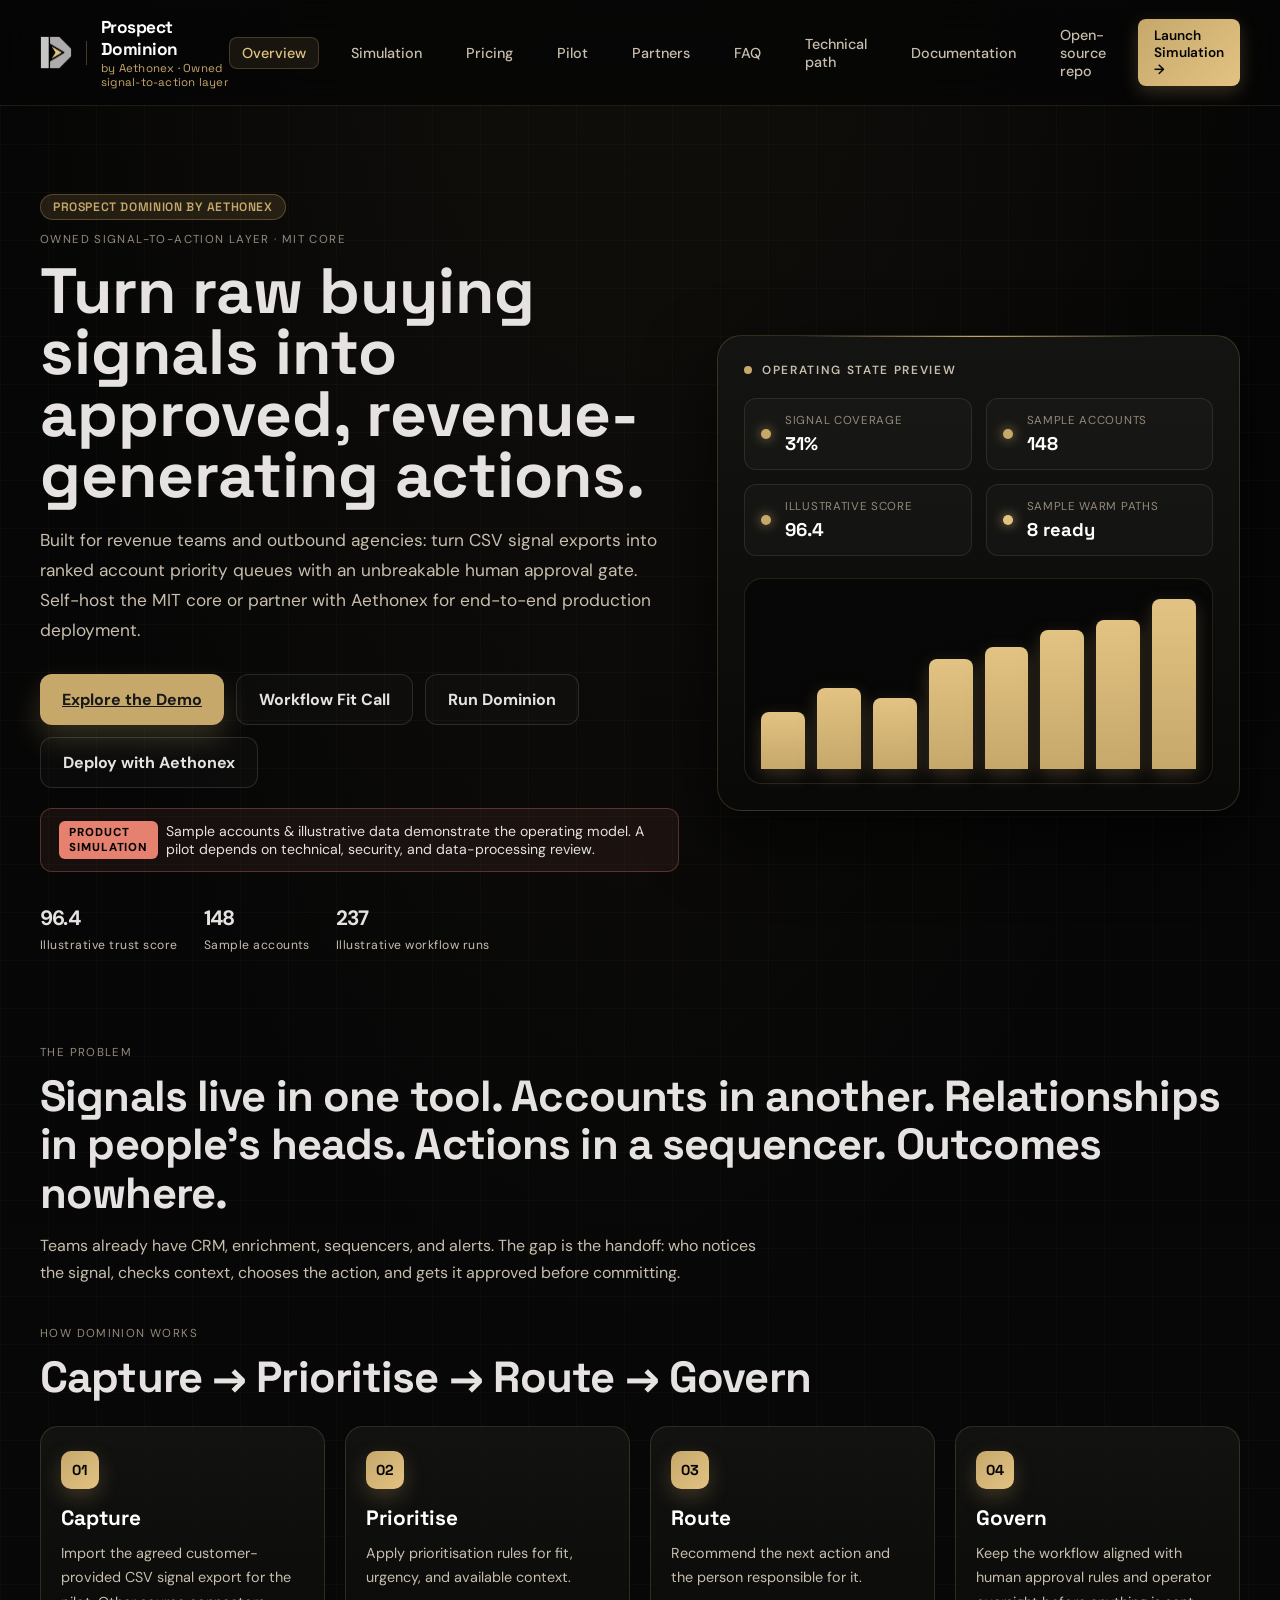
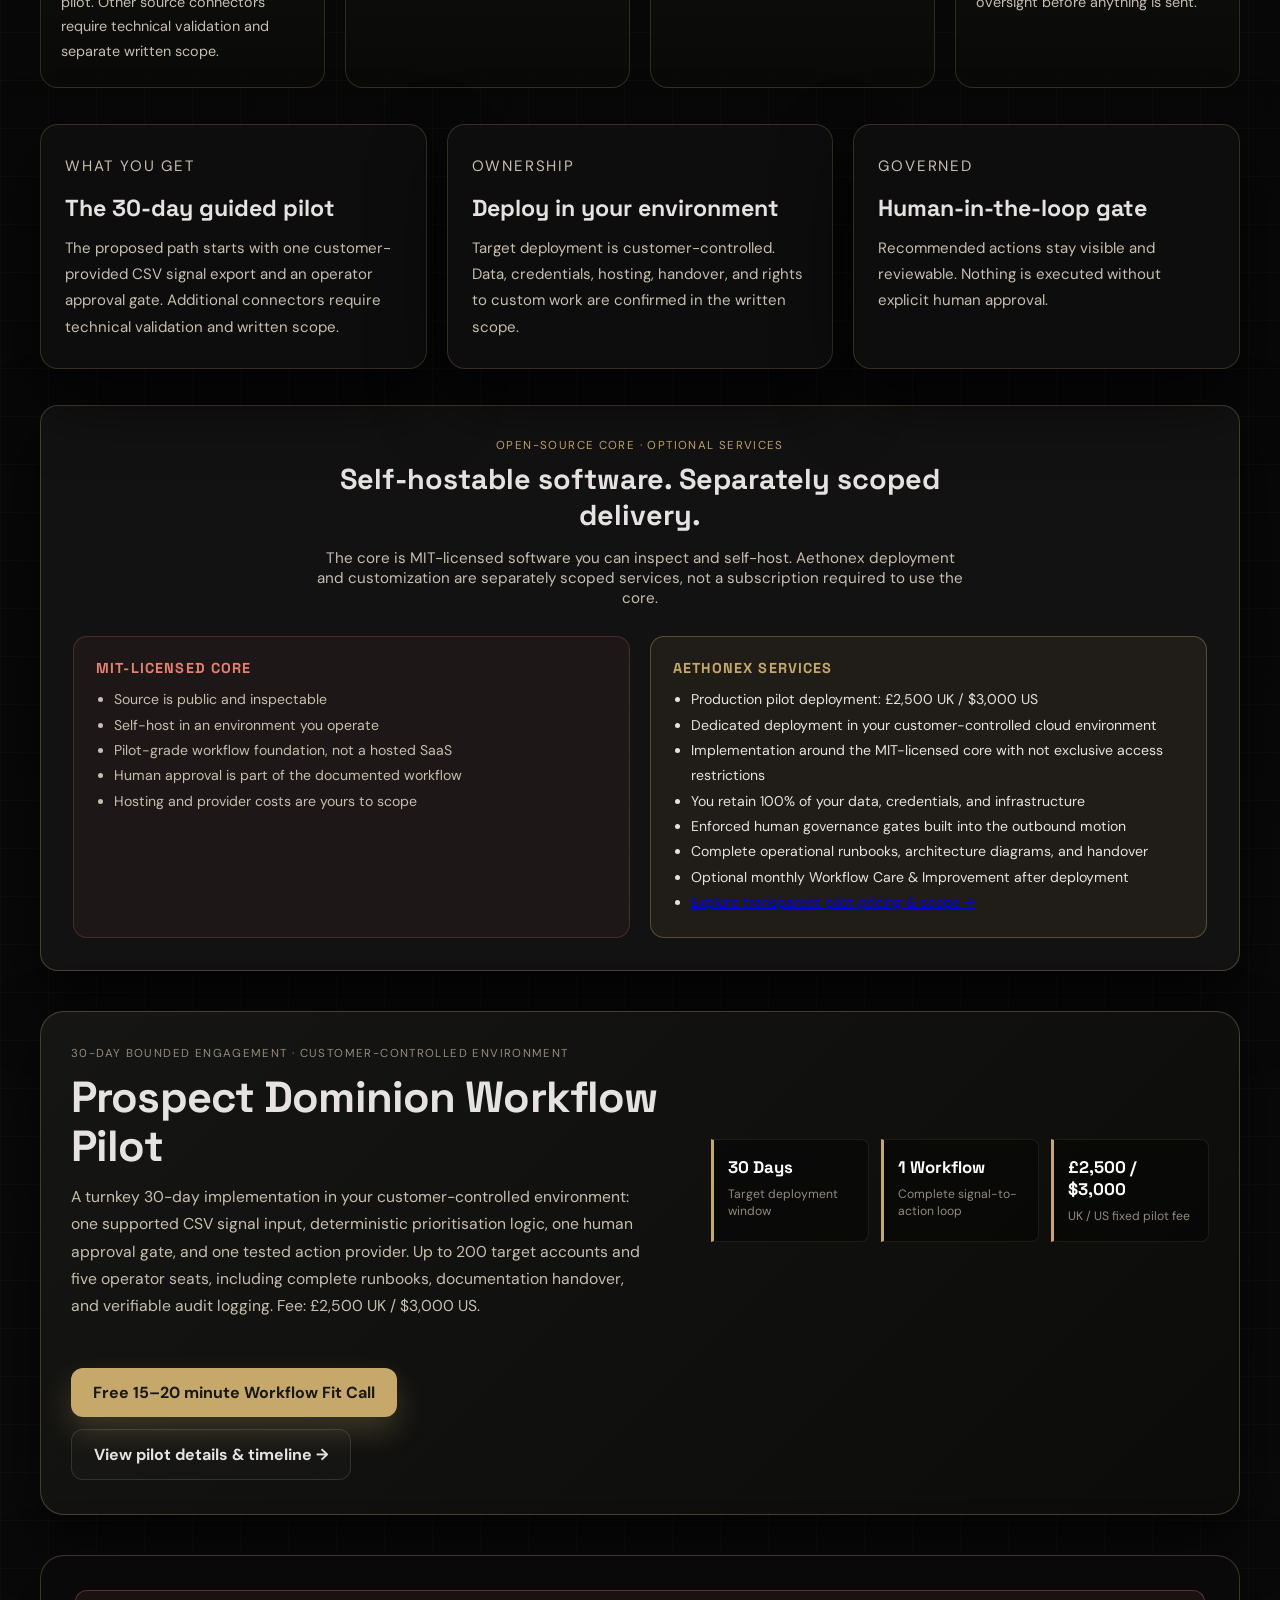
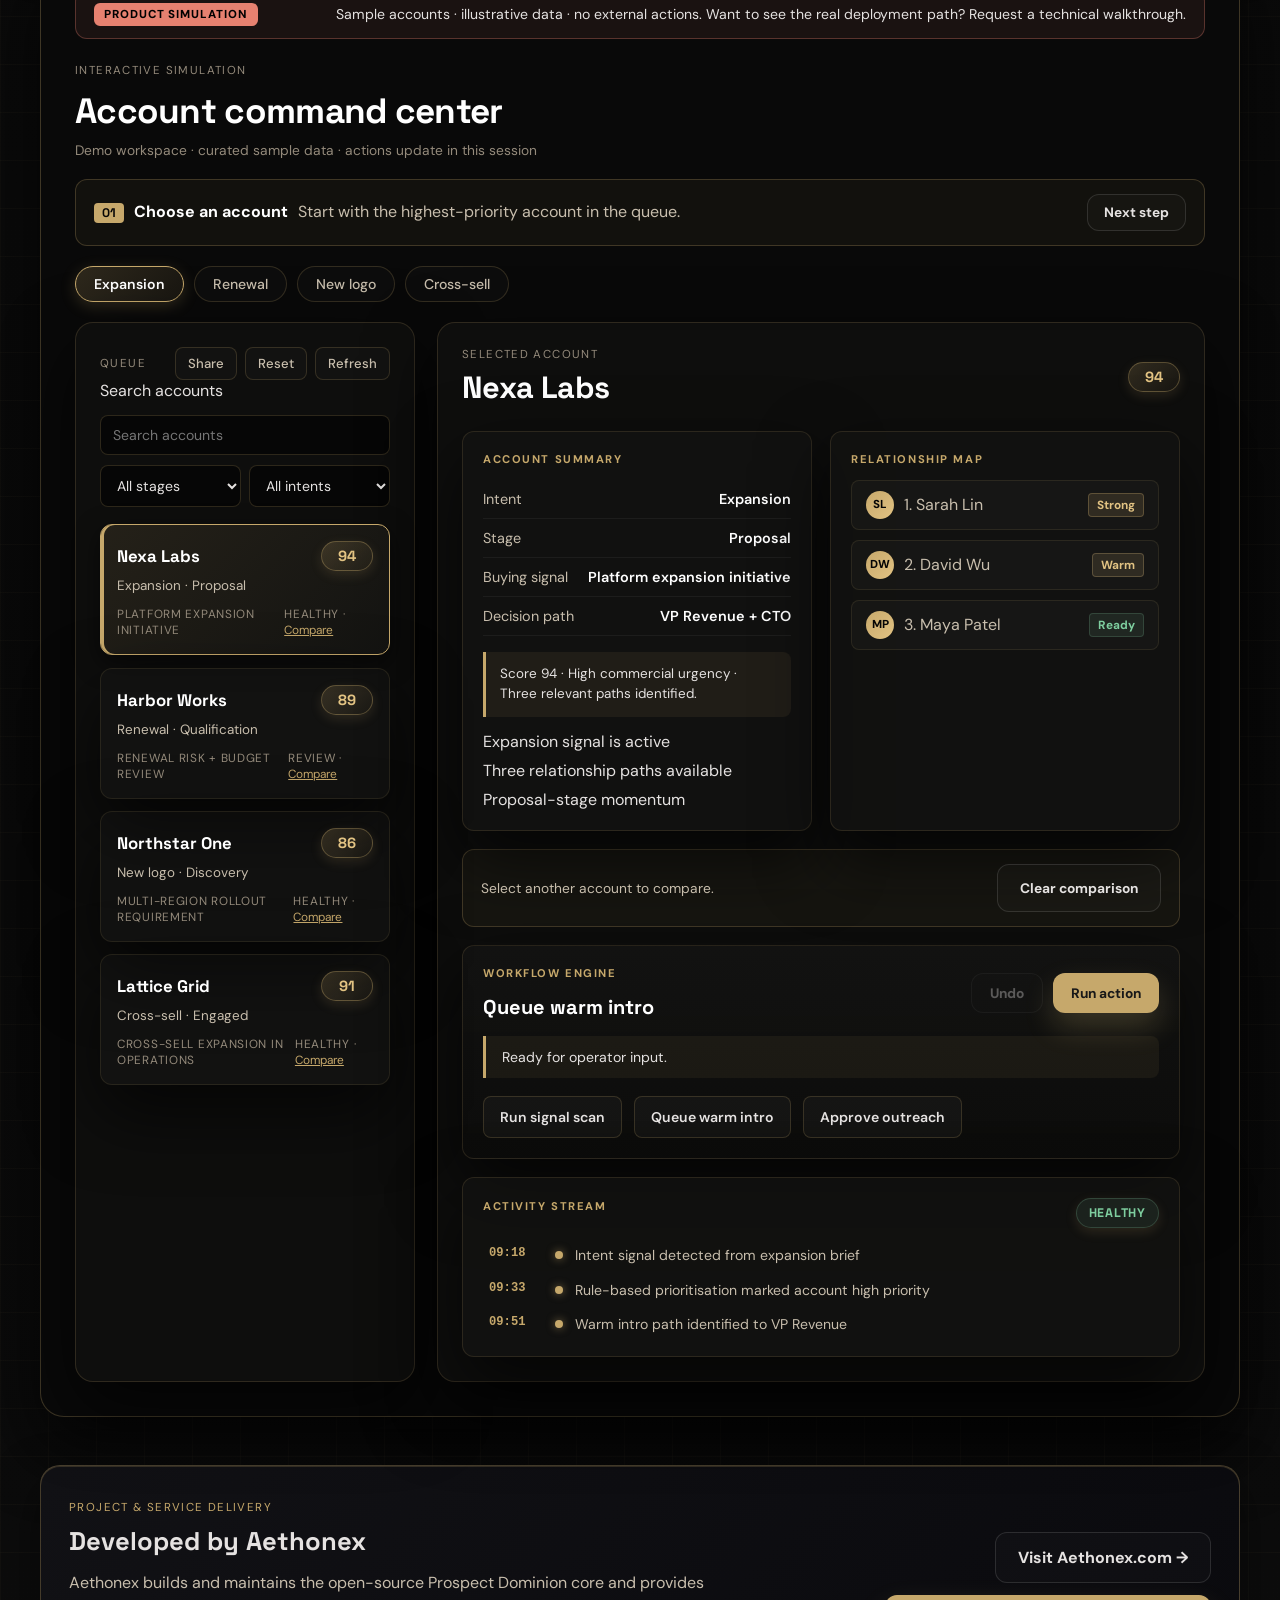
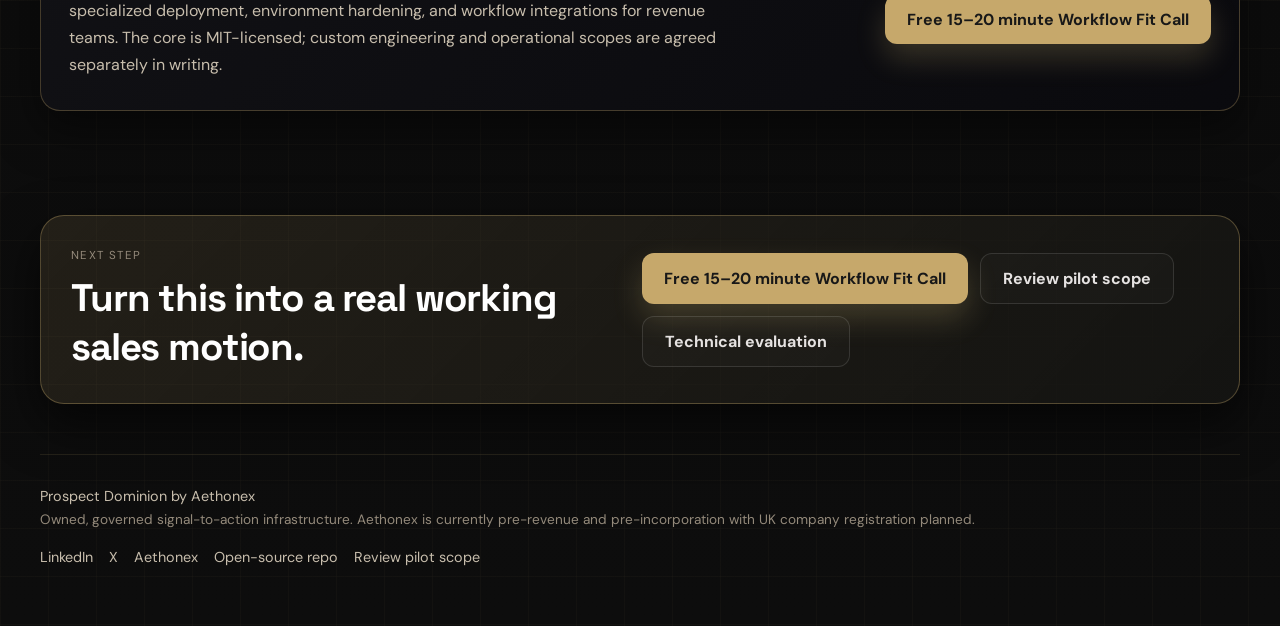
==== commit 46184b8d: "feat(brand): integrate official Prospect Dominion logo kit, vector assets, and brand showcase" ====
--- a/demo/index.html
+++ b/demo/index.html
@@ -16,6 +16,9 @@
     <meta name="twitter:description" content="An MIT-licensed, self-hostable signal-to-action core, with a bounded workflow pilot at initial test prices of £2,500 UK / $3,000 US, subject to feasibility." />
     <meta name="twitter:image" content="https://dominion.aethonex.com/og-preview.svg" />
     <link rel="icon" href="favicon.svg" type="image/svg+xml" />
+    <link rel="icon" href="favicon.ico" sizes="any" />
+    <link rel="icon" href="favicon-32.png" type="image/png" sizes="32x32" />
+    <link rel="apple-touch-icon" href="apple-touch-icon.png" />
     <link rel="preconnect" href="https://fonts.googleapis.com" />
     <link rel="preconnect" href="https://fonts.gstatic.com" crossorigin />
     <link href="https://fonts.googleapis.com/css2?family=DM+Sans:wght@400;500;600;700&family=Space+Grotesk:wght@500;600;700;800&display=swap" rel="stylesheet" />
@@ -28,7 +31,7 @@
       <div class="topbar-wrapper">
         <header class="topbar container">
           <a class="brand-wrap" href="./" aria-label="Prospect Dominion home">
-            <img src="logo-new.png" alt="Aethonex" class="brand-logo-img" />
+            <img src="logo-new.png" alt="Prospect Dominion" class="brand-logo-img" />
             <div class="brand-divider"></div>
             <div>
               <div class="brand-name">Prospect Dominion</div>
